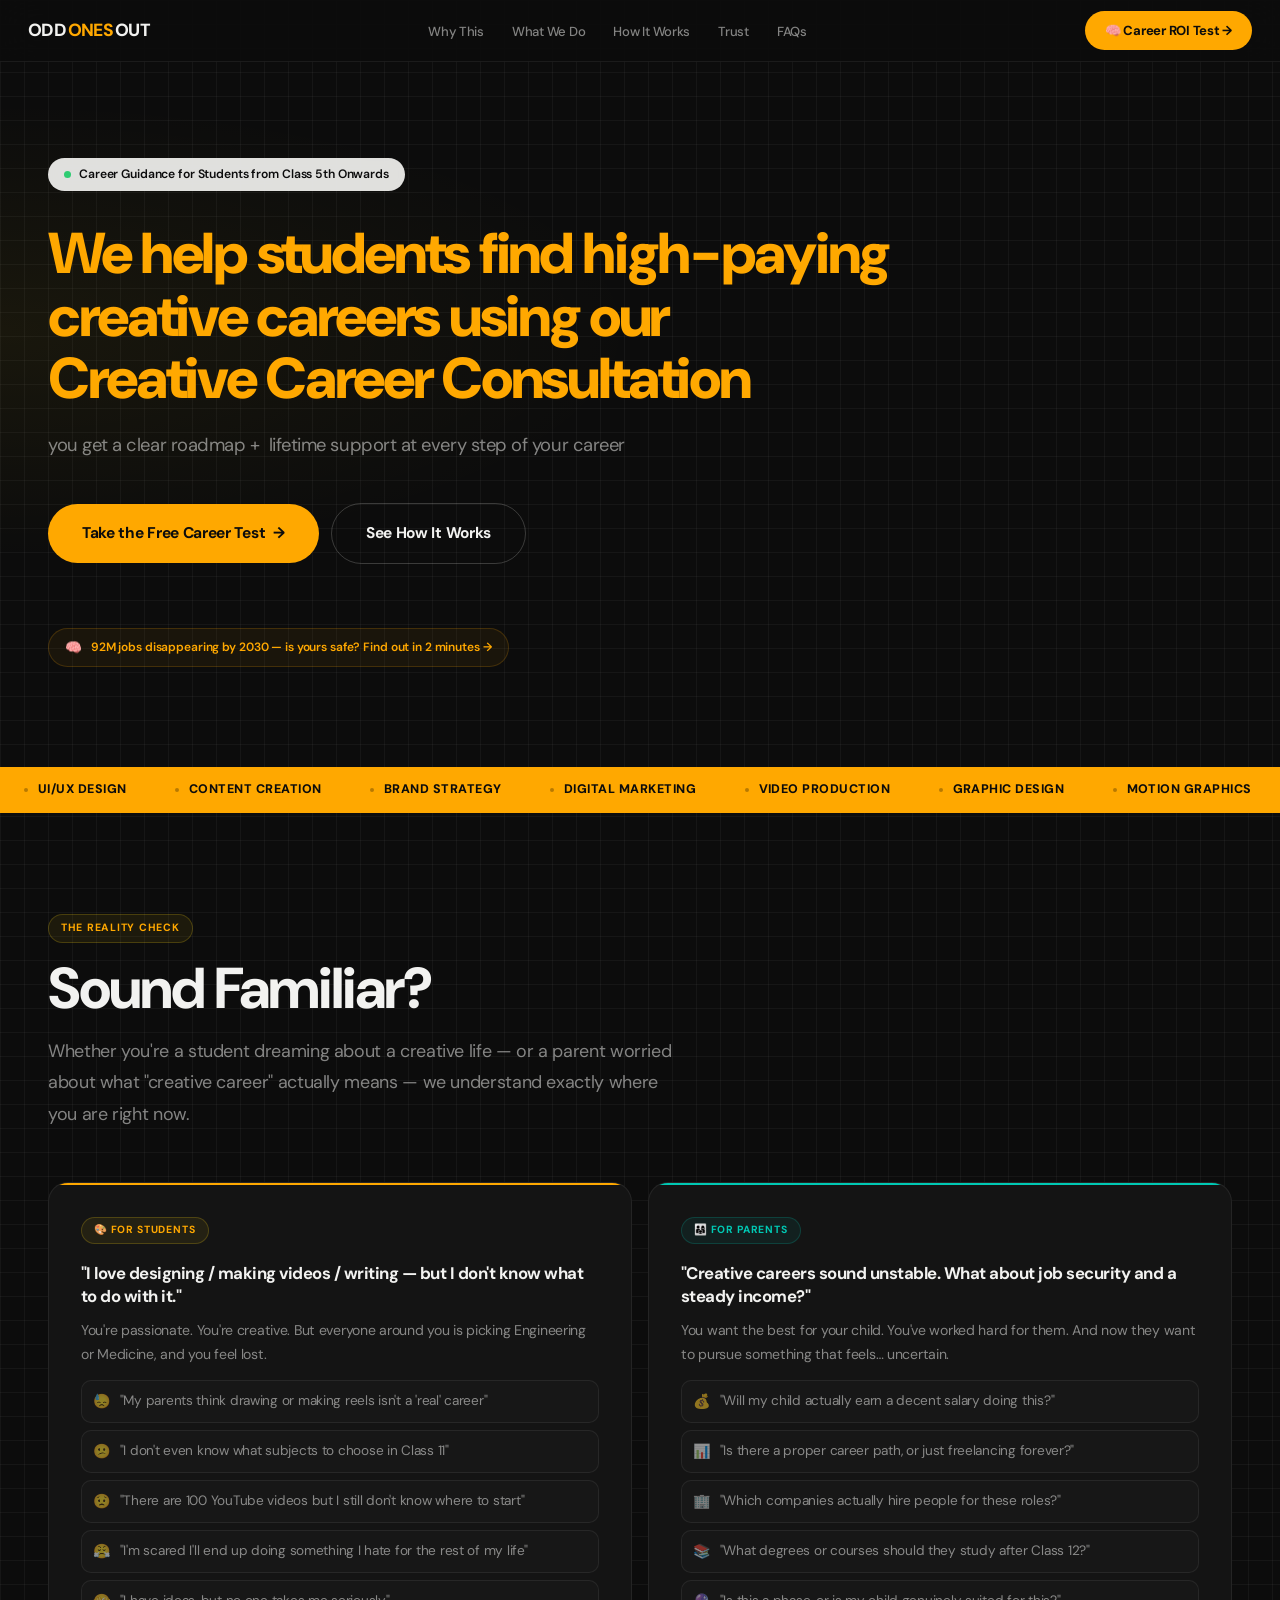
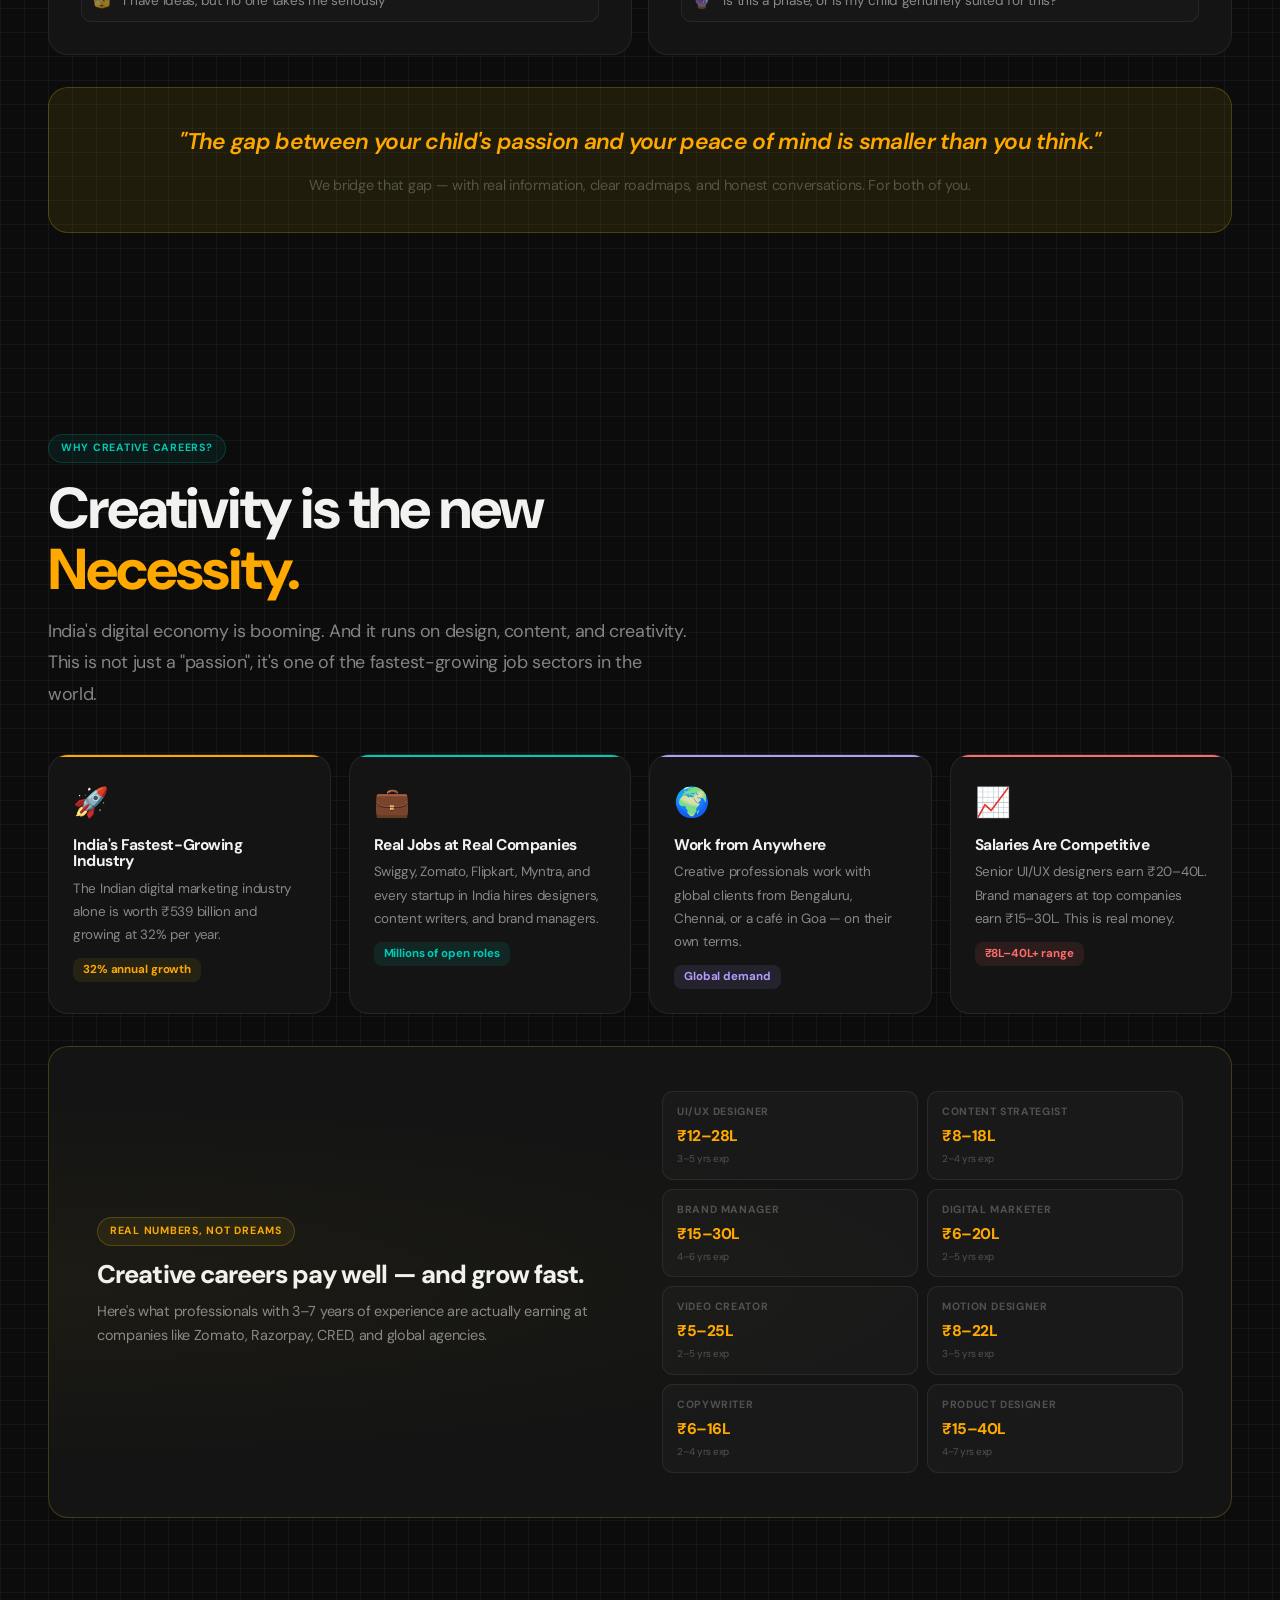
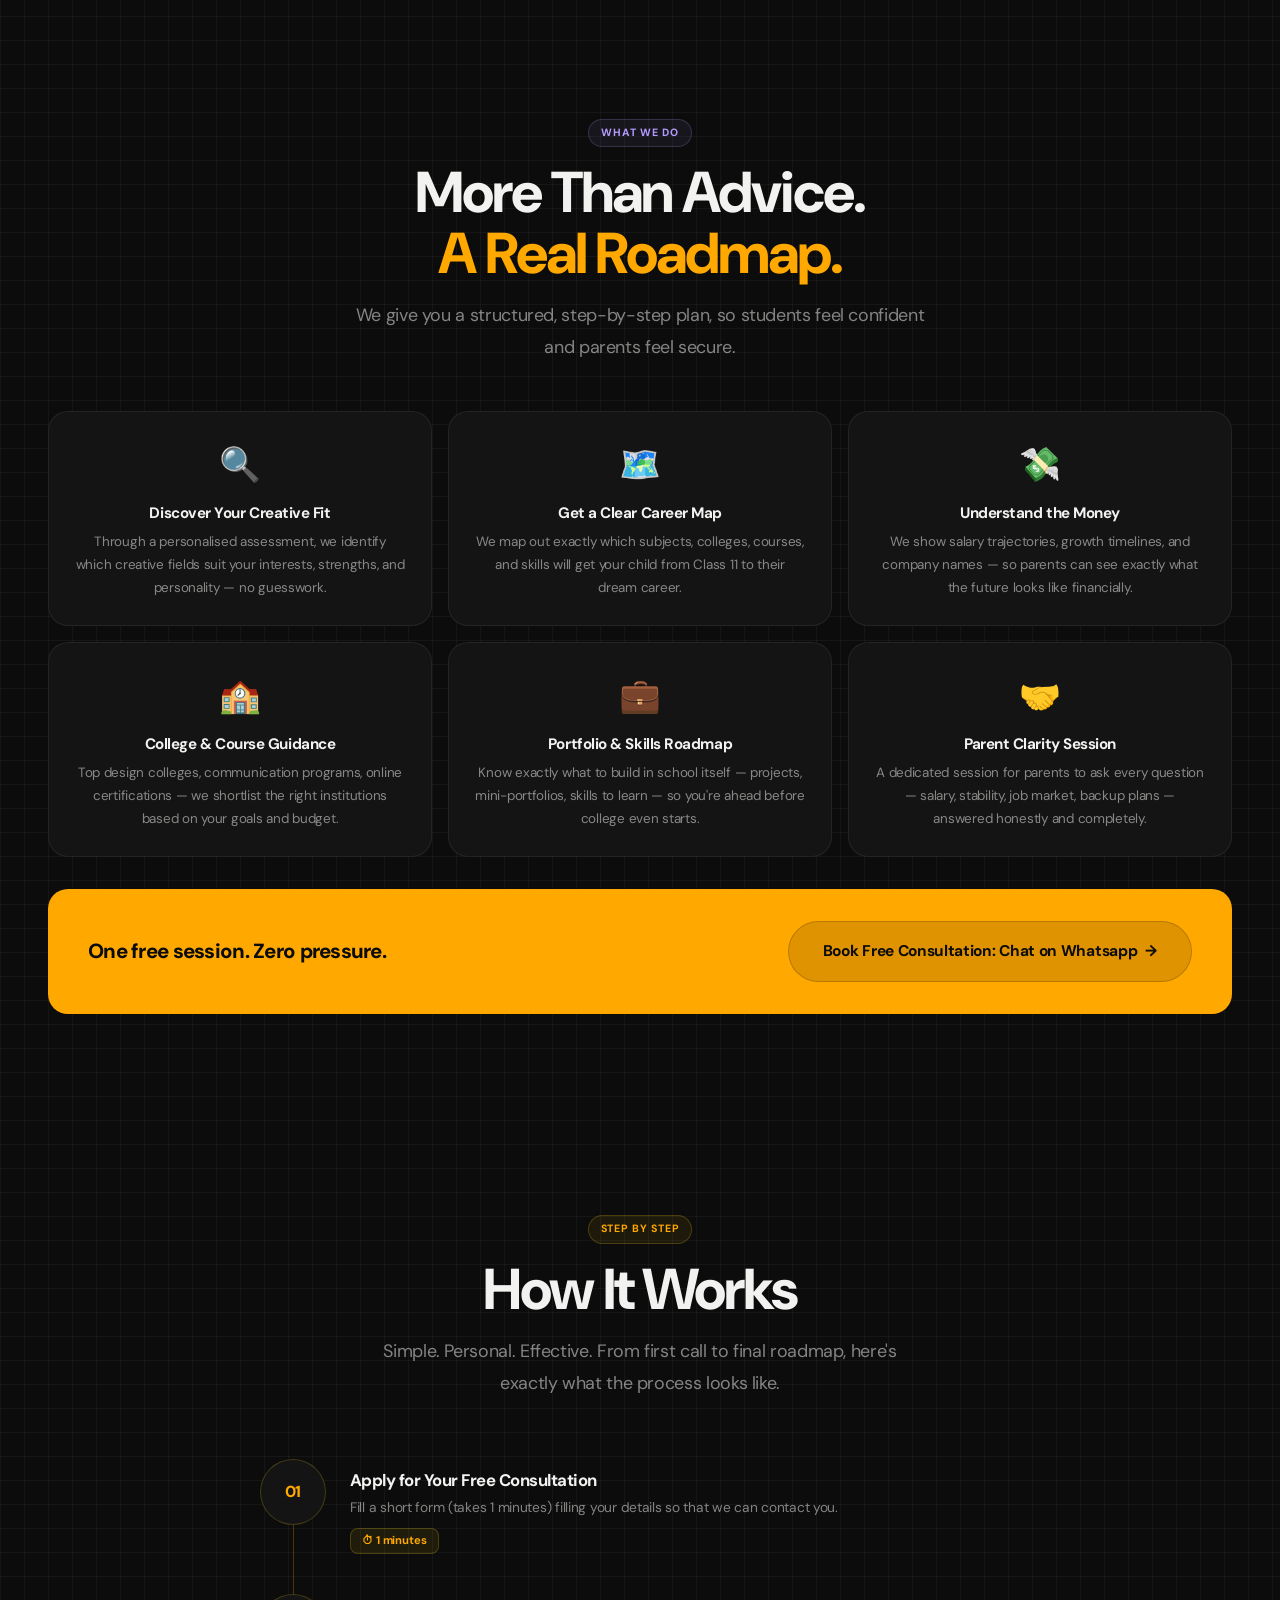
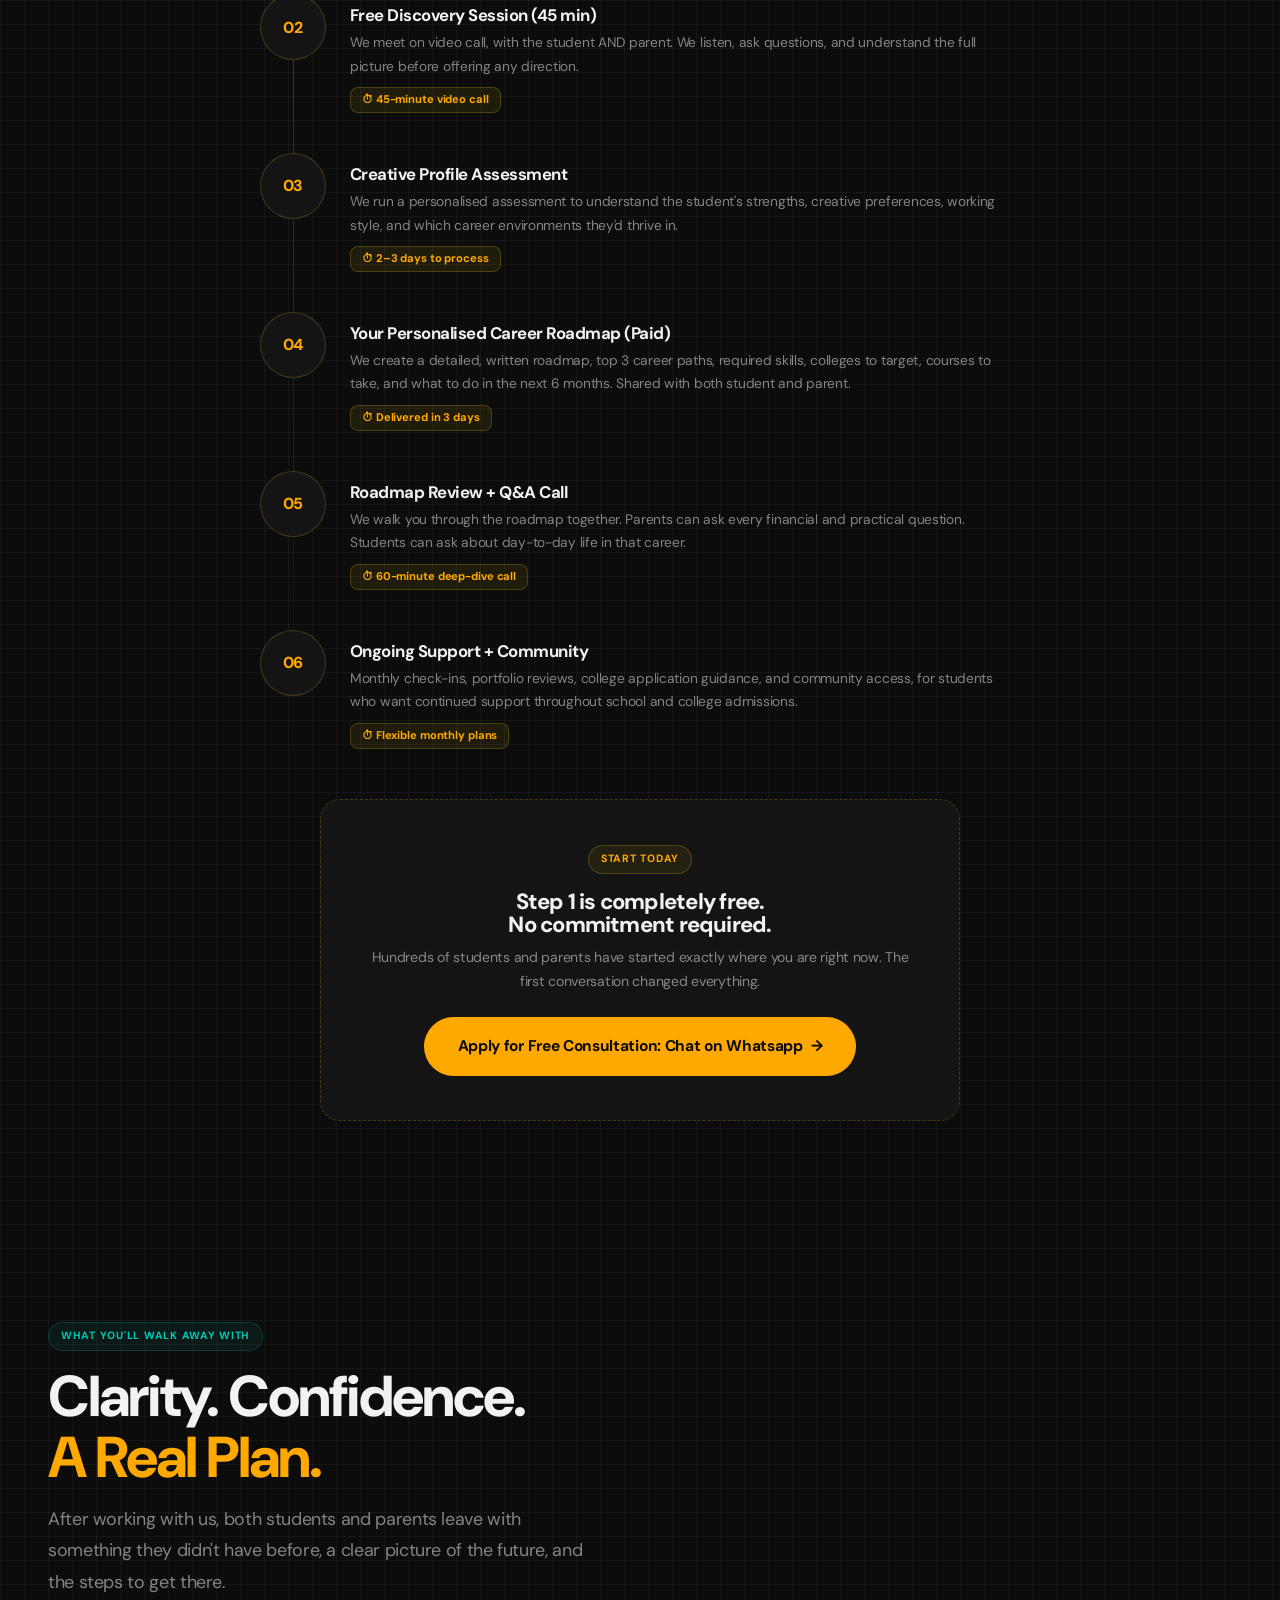
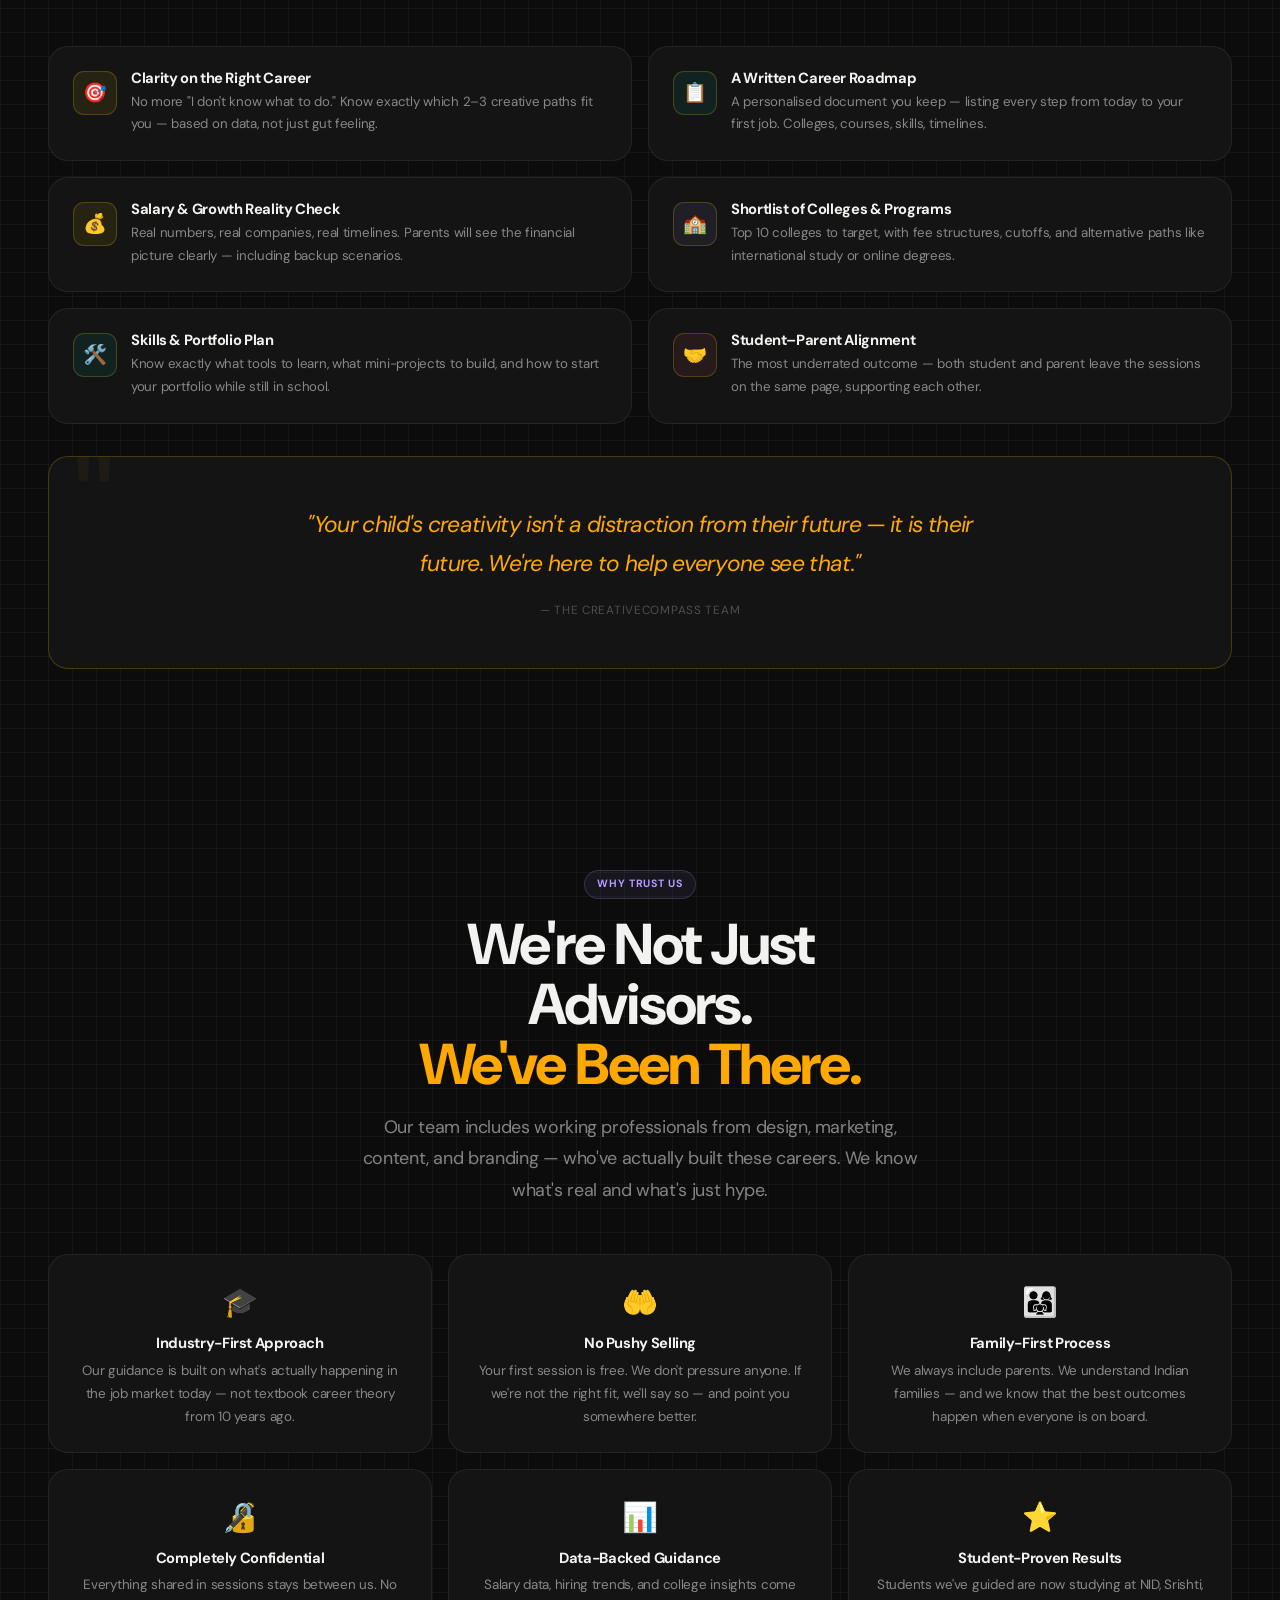
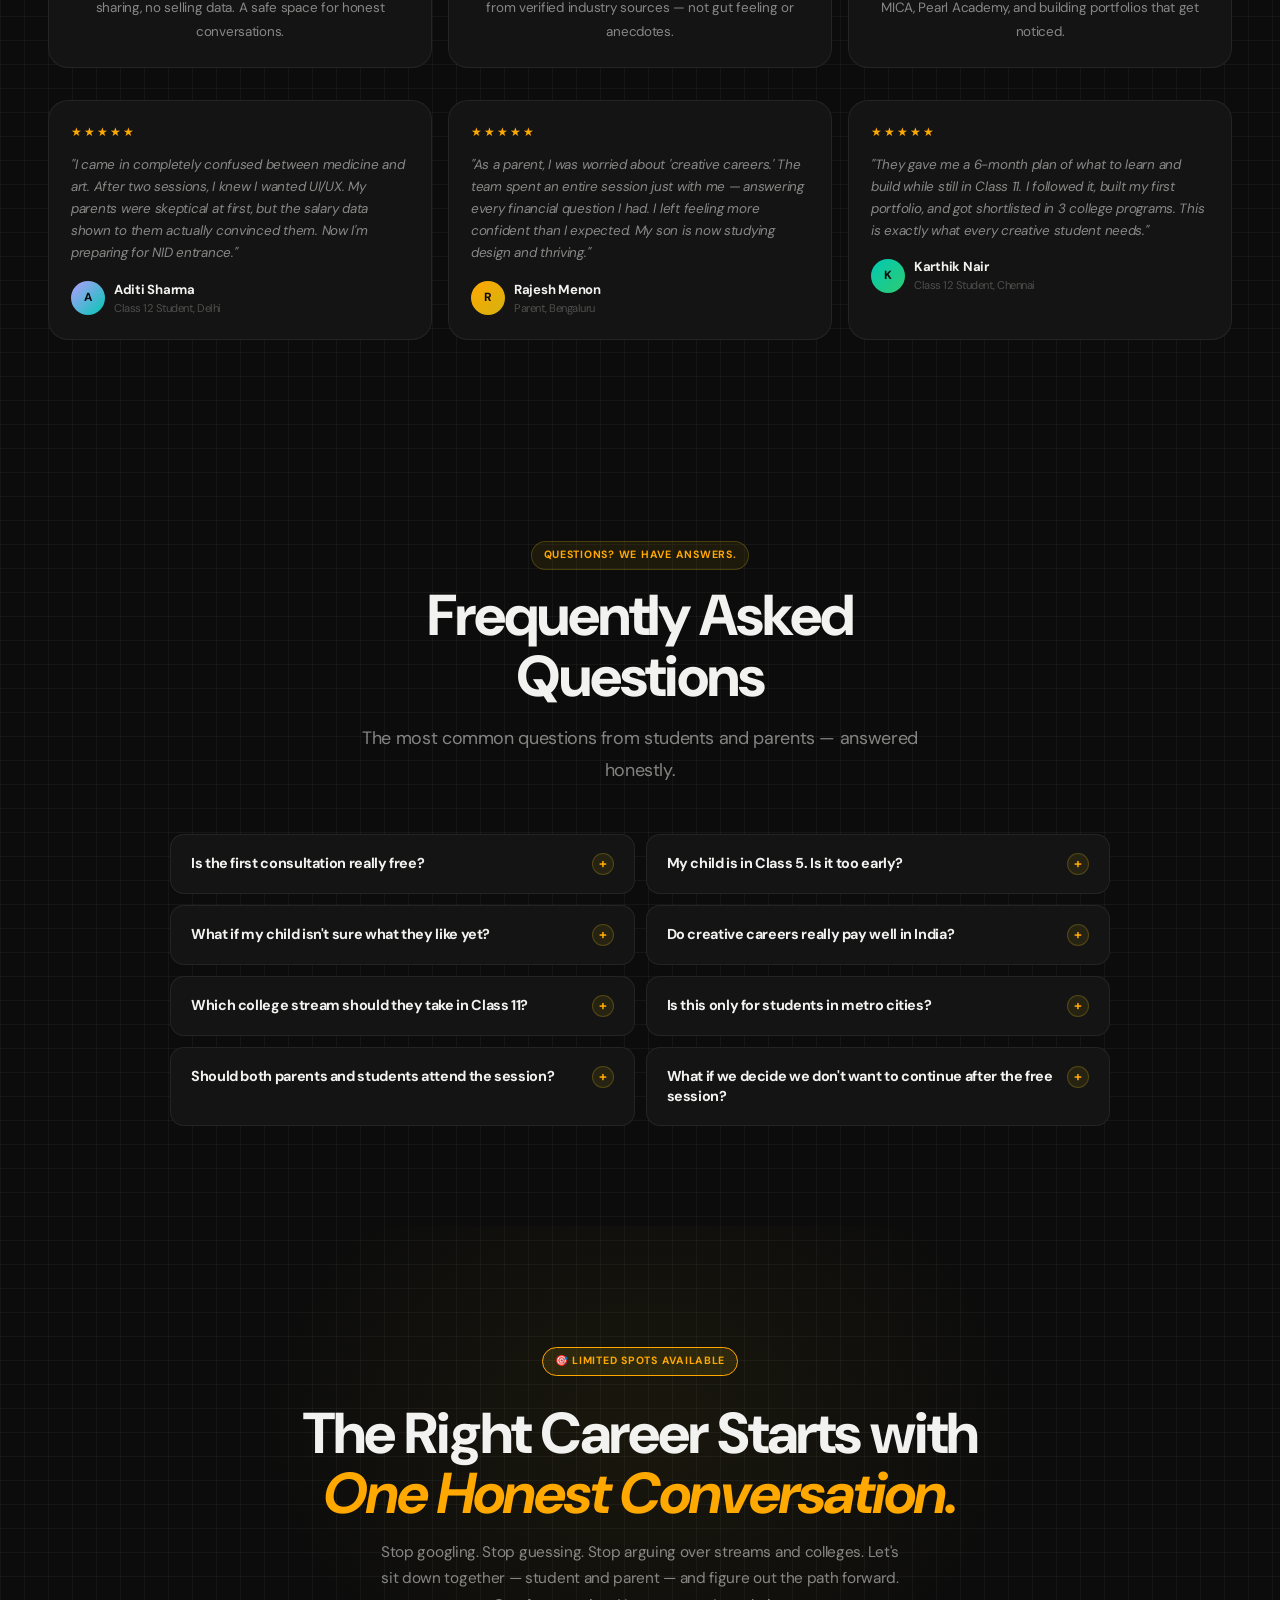
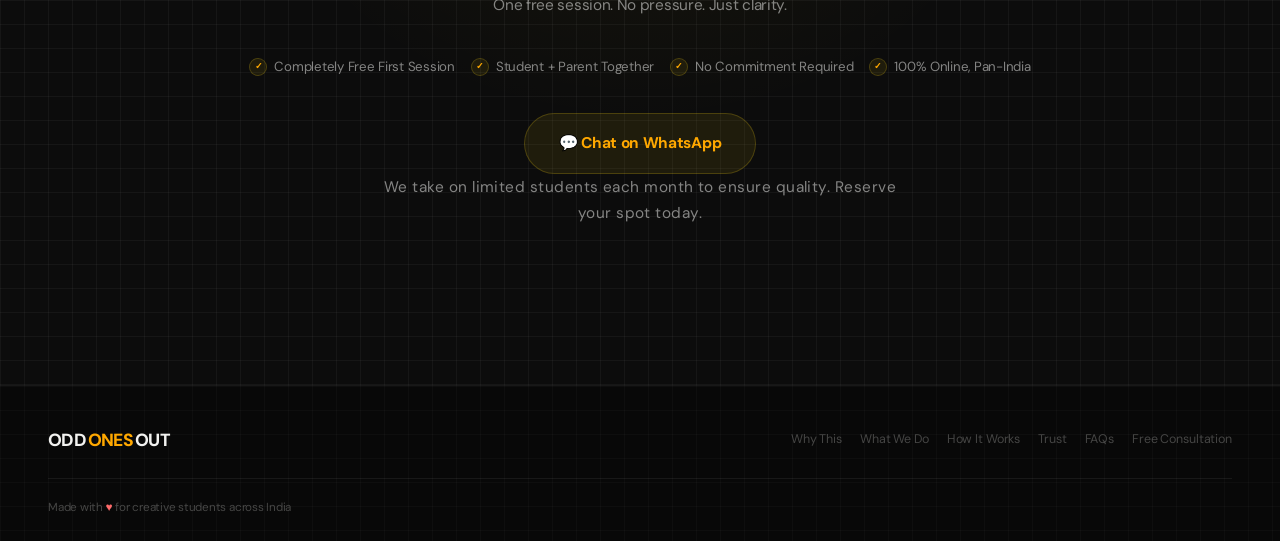
==== index.html @ 4f78852a "added favicon" ====
<!DOCTYPE html>
<html lang="en">
<head>
<meta charset="UTF-8" />
<meta name="viewport" content="width=device-width, initial-scale=1.0" />
<title>ODDONESOUT — Find Your Creative Career Path</title>
<link rel="icon" type="image/png" href="favicon_io/android-chrome-512x512.png">
<link rel="preconnect" href="https://fonts.googleapis.com">
<link rel="preconnect" href="https://fonts.gstatic.com" crossorigin>
<link href="https://fonts.googleapis.com/css2?family=DM+Sans:ital,opsz,wght@0,9..40,300;0,9..40,400;0,9..40,500;0,9..40,600;0,9..40,700;0,9..40,800;0,9..40,900;1,9..40,300;1,9..40,400;1,9..40,500&display=swap" rel="stylesheet" />
<link rel="stylesheet" href="styles.css" />

</head>
<body>

<!-- ============================
     MOBILE NAV
============================ -->
<div class="mobile-nav" id="mobileNav">
  <button class="mobile-nav-close" onclick="closeMobileNav()">✕</button>
  <a href="#problem" onclick="closeMobileNav()">Why This</a>
  <a href="#solution" onclick="closeMobileNav()">What We Do</a>
  <a href="#how" onclick="closeMobileNav()">How It Works</a>
  <a href="#faq" onclick="closeMobileNav()">FAQs</a>
  <a href="#final-cta" class="btn btn-primary" onclick="closeMobileNav()">Free Consultation</a>
</div>

<!-- ============================
     NAVBAR
============================ -->
<nav class="nav" id="mainNav">
  <div class="nav-logo">
    <span>ODD</span><span>ONES</span><span>OUT</span>
  </div>
  <ul class="nav-links">
    <li><a href="#problem">Why This</a></li>
    <li><a href="#solution">What We Do</a></li>
    <li><a href="#how">How It Works</a></li>
    <li><a href="#trust">Trust</a></li>
    <li><a href="#faq">FAQs</a></li>
  </ul>
  <a href="quiz.html" class="btn btn-primary nav-cta">🧠 Career ROI Test →</a>
  <div class="nav-mobile-toggle" onclick="openMobileNav()">
    <span></span><span></span><span></span>
  </div>
</nav>

<!-- ============================
     HERO SECTION
============================ -->
<section class="hero" id="hero">
  <div class="container">
    <div style="position:relative;z-index:1;">

      <!-- Eyebrow pill — white bg like the design -->
      <div class="hero-eyebrow fade-up">
        <span class="hero-eyebrow-dot"></span>
        Career Guidance for Students from Class 5th Onwards
      </div>

      <!-- Big bold yellow headline -->
      <h1 class="hero-title fade-up fade-up-delay-1">
        We help students find high-paying<br>
        creative careers using our<br>
        Creative Career Consultation
      </h1>

      <!-- Subtitle line in grey/secondary -->
      <p class="hero-subtitle fade-up fade-up-delay-2">
        you get a clear roadmap + &nbsp;lifetime support at every step of your career
      </p>

      <!-- CTAs -->
      <div class="hero-cta-row fade-up fade-up-delay-3">
        <a href="quiz.html" class="btn btn-primary btn-lg">
          Take the Free Career Test
          <span class="arrow">→</span>
        </a>
        <a href="#how" class="btn btn-outline btn-lg">See How It Works</a>
      </div>

      <!-- Quiz teaser pill -->
      <div class="fade-up fade-up-delay-3" style="margin-top:18px;">
        <a href="quiz.html" style="display:inline-flex;align-items:center;gap:9px;padding:8px 16px;background:rgba(255,168,0,0.06);border:1px solid rgba(255,168,0,0.18);border-radius:100px;font-size:0.75rem;font-weight:600;color:var(--yellow);letter-spacing:-0.01em;transition:all 0.2s;" onmouseover="this.style.background='rgba(255,168,0,0.12)'" onmouseout="this.style.background='rgba(255,168,0,0.06)'">
          <span style="font-size:0.85rem;">🧠</span>
          92M jobs disappearing by 2030 — is yours safe? Find out in 2 minutes →
        </a>
      </div>

    </div>
  </div>
</section>

<!-- ============================
     SCROLLING TICKER
============================ -->
<div class="ticker-section">
  <div class="ticker-track" id="ticker">
    <span class="ticker-item"><span class="ticker-dot"></span>UI/UX Design</span>
    <span class="ticker-item"><span class="ticker-dot"></span>Content Creation</span>
    <span class="ticker-item"><span class="ticker-dot"></span>Brand Strategy</span>
    <span class="ticker-item"><span class="ticker-dot"></span>Digital Marketing</span>
    <span class="ticker-item"><span class="ticker-dot"></span>Video Production</span>
    <span class="ticker-item"><span class="ticker-dot"></span>Graphic Design</span>
    <span class="ticker-item"><span class="ticker-dot"></span>Motion Graphics</span>
    <span class="ticker-item"><span class="ticker-dot"></span>Copywriting</span>
    <span class="ticker-item"><span class="ticker-dot"></span>Social Media Management</span>
    <span class="ticker-item"><span class="ticker-dot"></span>Product Design</span>
    <span class="ticker-item"><span class="ticker-dot"></span>Photography</span>
    <span class="ticker-item"><span class="ticker-dot"></span>Illustration</span>
    <span class="ticker-item"><span class="ticker-dot"></span>UI/UX Design</span>
    <span class="ticker-item"><span class="ticker-dot"></span>Content Creation</span>
    <span class="ticker-item"><span class="ticker-dot"></span>Brand Strategy</span>
    <span class="ticker-item"><span class="ticker-dot"></span>Digital Marketing</span>
    <span class="ticker-item"><span class="ticker-dot"></span>Video Production</span>
    <span class="ticker-item"><span class="ticker-dot"></span>Graphic Design</span>
    <span class="ticker-item"><span class="ticker-dot"></span>Motion Graphics</span>
    <span class="ticker-item"><span class="ticker-dot"></span>Copywriting</span>
    <span class="ticker-item"><span class="ticker-dot"></span>Social Media Management</span>
    <span class="ticker-item"><span class="ticker-dot"></span>Product Design</span>
    <span class="ticker-item"><span class="ticker-dot"></span>Photography</span>
    <span class="ticker-item"><span class="ticker-dot"></span>Illustration</span>
  </div>
</div>

<!-- ============================
     PROBLEM SECTION
============================ -->
<section class="problem section" id="problem">
  <div class="container">

    <div style="max-width:640px">
      <div class="badge badge-saffron fade-up">The Reality Check</div>
      <h2 class="mt-4 fade-up fade-up-delay-1">Sound Familiar?</h2>
      <p class="lead mt-4 fade-up fade-up-delay-2">
        Whether you're a student dreaming about a creative life — or a parent worried about what "creative career" actually means — we understand exactly where you are right now.
      </p>
    </div>

    <div class="problem-grid mt-12">

      <!-- Student Card -->
      <div class="problem-card problem-card-student fade-up">
        <div class="problem-card-label student-label">🎨 For Students</div>
        <h3>"I love designing / making videos / writing — but I don't know what to do with it."</h3>
        <p>You're passionate. You're creative. But everyone around you is picking Engineering or Medicine, and you feel lost.</p>
        <ul class="problem-list">
          <li><span class="icon">😓</span> "My parents think drawing or making reels isn't a 'real' career"</li>
          <li><span class="icon">😕</span> "I don't even know what subjects to choose in Class 11"</li>
          <li><span class="icon">😟</span> "There are 100 YouTube videos but I still don't know where to start"</li>
          <li><span class="icon">😤</span> "I'm scared I'll end up doing something I hate for the rest of my life"</li>
          <li><span class="icon">🫣</span> "I have ideas, but no one takes me seriously"</li>
        </ul>
      </div>

      <!-- Parent Card -->
      <div class="problem-card problem-card-parent fade-up fade-up-delay-1">
        <div class="problem-card-label parent-label">👨‍👩‍👧 For Parents</div>
        <h3>"Creative careers sound unstable. What about job security and a steady income?"</h3>
        <p>You want the best for your child. You've worked hard for them. And now they want to pursue something that feels… uncertain.</p>
        <ul class="problem-list">
          <li><span class="icon">💰</span> "Will my child actually earn a decent salary doing this?"</li>
          <li><span class="icon">📊</span> "Is there a proper career path, or just freelancing forever?"</li>
          <li><span class="icon">🏢</span> "Which companies actually hire people for these roles?"</li>
          <li><span class="icon">📚</span> "What degrees or courses should they study after Class 12?"</li>
          <li><span class="icon">🔮</span> "Is this a phase, or is my child genuinely suited for this?"</li>
        </ul>
      </div>

    </div>

    <!-- Bridge message -->
    <div class="problem-center fade-up">
      <p class="serif">"The gap between your child's passion and your peace of mind is smaller than you think."</p>
      <p style="margin-top:12px; color:var(--text-muted);">We bridge that gap — with real information, clear roadmaps, and honest conversations. For both of you.</p>
    </div>

  </div>
</section>

<!-- ============================
     WHY CREATIVE CAREERS
============================ -->
<section class="why section" id="why">
  <div class="container">

    <div class="why-intro">
      <div class="badge badge-teal fade-up">Why Creative Careers?</div>
      <h2 class="mt-4 fade-up fade-up-delay-1">Creativity is the new <span style="color:var(--yellow)">Necessity.</span></h2>
      <p class="lead mt-4 fade-up fade-up-delay-2">India's digital economy is booming. And it runs on design, content, and creativity. This is not just a "passion", it's one of the fastest-growing job sectors in the world.</p>
    </div>

    <div class="grid-4 why-grid mt-12">
      <div class="why-card c1 fade-up">
        <div class="why-card-icon">🚀</div>
        <h3>India's Fastest-Growing Industry</h3>
        <p>The Indian digital marketing industry alone is worth ₹539 billion and growing at 32% per year.</p>
        <span class="why-card-stat" style="background:var(--yellow-pale);color:var(--yellow);">32% annual growth</span>
      </div>
      <div class="why-card c2 fade-up fade-up-delay-1">
        <div class="why-card-icon">💼</div>
        <h3>Real Jobs at Real Companies</h3>
        <p>Swiggy, Zomato, Flipkart, Myntra, and every startup in India hires designers, content writers, and brand managers.</p>
        <span class="why-card-stat" style="background:rgba(0,201,180,0.10);color:#00C9B4;">Millions of open roles</span>
      </div>
      <div class="why-card c3 fade-up fade-up-delay-2">
        <div class="why-card-icon">🌍</div>
        <h3>Work from Anywhere</h3>
        <p>Creative professionals work with global clients from Bengaluru, Chennai, or a café in Goa — on their own terms.</p>
        <span class="why-card-stat" style="background:rgba(180,156,255,0.10);color:#B49CFF;">Global demand</span>
      </div>
      <div class="why-card c4 fade-up fade-up-delay-3">
        <div class="why-card-icon">📈</div>
        <h3>Salaries Are Competitive</h3>
        <p>Senior UI/UX designers earn ₹20–40L. Brand managers at top companies earn ₹15–30L. This is real money.</p>
        <span class="why-card-stat" style="background:rgba(255,107,107,0.10);color:#FF6B6B;">₹8L–40L+ range</span>
      </div>
    </div>

    <!-- Salary Breakdown Callout -->
    <div class="why-big-callout fade-up">
      <div>
        <div class="badge badge-saffron" style="margin-bottom:16px;">Real Numbers, Not Dreams</div>
        <h3>Creative careers pay well — and grow fast.</h3>
        <p style="margin-top:10px;">Here's what professionals with 3–7 years of experience are actually earning at companies like Zomato, Razorpay, CRED, and global agencies.</p>
      </div>
      <div class="why-salary-grid">
        <div class="salary-item">
          <div class="salary-role">UI/UX Designer</div>
          <div class="salary-num">₹12–28L</div>
          <div class="salary-xp">3–5 yrs exp</div>
        </div>
        <div class="salary-item">
          <div class="salary-role">Content Strategist</div>
          <div class="salary-num">₹8–18L</div>
          <div class="salary-xp">2–4 yrs exp</div>
        </div>
        <div class="salary-item">
          <div class="salary-role">Brand Manager</div>
          <div class="salary-num">₹15–30L</div>
          <div class="salary-xp">4–6 yrs exp</div>
        </div>
        <div class="salary-item">
          <div class="salary-role">Digital Marketer</div>
          <div class="salary-num">₹6–20L</div>
          <div class="salary-xp">2–5 yrs exp</div>
        </div>
        <div class="salary-item">
          <div class="salary-role">Video Creator</div>
          <div class="salary-num">₹5–25L</div>
          <div class="salary-xp">2–5 yrs exp</div>
        </div>
        <div class="salary-item">
          <div class="salary-role">Motion Designer</div>
          <div class="salary-num">₹8–22L</div>
          <div class="salary-xp">3–5 yrs exp</div>
        </div>
        <div class="salary-item">
          <div class="salary-role">Copywriter</div>
          <div class="salary-num">₹6–16L</div>
          <div class="salary-xp">2–4 yrs exp</div>
        </div>
        <div class="salary-item">
          <div class="salary-role">Product Designer</div>
          <div class="salary-num">₹15–40L</div>
          <div class="salary-xp">4–7 yrs exp</div>
        </div>
      </div>
    </div>

  </div>
</section>

<!-- ============================
     SOLUTION SECTION
============================ -->
<section class="solution section" id="solution">
  <div class="container">

    <div class="solution-header">
      <div class="badge badge-violet fade-up">What We Do</div>
      <h2 class="mt-4 fade-up fade-up-delay-1">
        More Than Advice.<br>
        <span style="color:var(--yellow)">A Real Roadmap.</span>
      </h2>
      <p class="lead mt-4 fade-up fade-up-delay-2">
        We give you a structured, step-by-step plan, so students feel confident and parents feel secure.
      </p>
    </div>

    <div class="solution-cards">
      <div class="solution-card fade-up">
        <div class="solution-emoji">🔍</div>
        <h3>Discover Your Creative Fit</h3>
        <p>Through a personalised assessment, we identify which creative fields suit your interests, strengths, and personality — no guesswork.</p>
      </div>
      <div class="solution-card fade-up fade-up-delay-1">
        <div class="solution-emoji">🗺️</div>
        <h3>Get a Clear Career Map</h3>
        <p>We map out exactly which subjects, colleges, courses, and skills will get your child from Class 11 to their dream career.</p>
      </div>
      <div class="solution-card fade-up fade-up-delay-2">
        <div class="solution-emoji">💸</div>
        <h3>Understand the Money</h3>
        <p>We show salary trajectories, growth timelines, and company names — so parents can see exactly what the future looks like financially.</p>
      </div>
      <div class="solution-card fade-up">
        <div class="solution-emoji">🏫</div>
        <h3>College & Course Guidance</h3>
        <p>Top design colleges, communication programs, online certifications — we shortlist the right institutions based on your goals and budget.</p>
      </div>
      <div class="solution-card fade-up fade-up-delay-1">
        <div class="solution-emoji">💼</div>
        <h3>Portfolio & Skills Roadmap</h3>
        <p>Know exactly what to build in school itself — projects, mini-portfolios, skills to learn — so you're ahead before college even starts.</p>
      </div>
      <div class="solution-card fade-up fade-up-delay-2">
        <div class="solution-emoji">🤝</div>
        <h3>Parent Clarity Session</h3>
        <p>A dedicated session for parents to ask every question — salary, stability, job market, backup plans — answered honestly and completely.</p>
      </div>
    </div>

    <div class="solution-highlight fade-up">
      <div>
        <h3>One free session. Zero pressure.</h3>
      </div>
      <a href="https://wa.me/9272411142?text=Hi%20I%20just%20completed%20the%20Career%20ROI%20test%20and%20want%20to%20discuss%20my%20results." class="btn btn-ghost-dark btn-lg" style="flex-shrink:0;">
        Book Free Consultation: Chat on Whatsapp
        <span class="arrow">→</span>
      </a>
    </div>

  </div>
</section>

<!-- ============================
     HOW IT WORKS
============================ -->
<section class="how section" id="how">
  <div class="container">

    <div class="how-header">
      <div class="badge badge-gold fade-up">Step by Step</div>
      <h2 class="mt-4 fade-up fade-up-delay-1">How It Works</h2>
      <p class="lead mt-4 fade-up fade-up-delay-2">Simple. Personal. Effective. From first call to final roadmap, here's exactly what the process looks like.</p>
    </div>

    <div class="steps">
      <div class="step fade-up">
        <div class="step-num">01</div>
        <div class="step-content">
          <h3>Apply for Your Free Consultation</h3>
          <p>Fill a short form (takes 1 minutes) filling your details so that we can contact you.</p>
          <span class="step-duration">⏱ 1 minutes</span>
        </div>
      </div>
      <div class="step fade-up fade-up-delay-1">
        <div class="step-num">02</div>
        <div class="step-content">
          <h3>Free Discovery Session (45 min)</h3>
          <p>We meet on video call, with the student AND parent. We listen, ask questions, and understand the full picture before offering any direction.</p>
          <span class="step-duration">⏱ 45-minute video call</span>
        </div>
      </div>
      <div class="step fade-up fade-up-delay-2">
        <div class="step-num">03</div>
        <div class="step-content">
          <h3>Creative Profile Assessment</h3>
          <p>We run a personalised assessment to understand the student's strengths, creative preferences, working style, and which career environments they'd thrive in.</p>
          <span class="step-duration">⏱ 2–3 days to process</span>
        </div>
      </div>
      <div class="step fade-up">
        <div class="step-num">04</div>
        <div class="step-content">
          <h3>Your Personalised Career Roadmap (Paid)</h3>
          <p>We create a detailed, written roadmap, top 3 career paths, required skills, colleges to target, courses to take, and what to do in the next 6 months. Shared with both student and parent.</p>
          <span class="step-duration">⏱ Delivered in 3 days</span>
        </div>
      </div>
      <div class="step fade-up fade-up-delay-1">
        <div class="step-num">05</div>
        <div class="step-content">
          <h3>Roadmap Review + Q&A Call</h3>
          <p>We walk you through the roadmap together. Parents can ask every financial and practical question. Students can ask about day-to-day life in that career.</p>
          <span class="step-duration">⏱ 60-minute deep-dive call</span>
        </div>
      </div>
      <div class="step fade-up fade-up-delay-2">
        <div class="step-num">06</div>
        <div class="step-content">
          <h3>Ongoing Support + Community</h3>
          <p>Monthly check-ins, portfolio reviews, college application guidance, and community access, for students who want continued support throughout school and college admissions.</p>
          <span class="step-duration">⏱ Flexible monthly plans</span>
        </div>
      </div>
    </div>

    <div class="how-cta-box fade-up">
      <div class="badge badge-saffron" style="margin-bottom:16px;">Start Today</div>
      <h3>Step 1 is completely free.<br>No commitment required.</h3>
      <p>Hundreds of students and parents have started exactly where you are right now. The first conversation changed everything.</p>
      <a href="https://wa.me/9272411142?text=Hi%20I%20just%20completed%20the%20Career%20ROI%20test%20and%20want%20to%20discuss%20my%20results." class="btn btn-primary btn-lg">
        Apply for Free Consultation: Chat on Whatsapp
        <span class="arrow">→</span>
      </a>
    </div>

  </div>
</section>

<!-- ============================
     OUTCOMES / BENEFITS
============================ -->
<section class="outcomes section" id="outcomes">
  <div class="container">

    <div class="outcomes-header">
      <div class="badge badge-teal fade-up">What You'll Walk Away With</div>
      <h2 class="mt-4 fade-up fade-up-delay-1">Clarity. Confidence.<br><span style="color:var(--yellow)">A Real Plan.</span></h2>
      <p class="lead mt-4 fade-up fade-up-delay-2">After working with us, both students and parents leave with something they didn't have before, a clear picture of the future, and the steps to get there.</p>
    </div>

    <div class="outcomes-grid">
      <div class="outcome-card fade-up">
        <div class="outcome-icon" style="background:var(--yellow-pale);">🎯</div>
        <div>
          <h4>Clarity on the Right Career</h4>
          <p>No more "I don't know what to do." Know exactly which 2–3 creative paths fit you — based on data, not just gut feeling.</p>
        </div>
      </div>
      <div class="outcome-card fade-up fade-up-delay-1">
        <div class="outcome-icon" style="background:rgba(0,201,180,0.08);">📋</div>
        <div>
          <h4>A Written Career Roadmap</h4>
          <p>A personalised document you keep — listing every step from today to your first job. Colleges, courses, skills, timelines.</p>
        </div>
      </div>
      <div class="outcome-card fade-up fade-up-delay-2">
        <div class="outcome-icon" style="background:rgba(252,213,20,0.08);">💰</div>
        <div>
          <h4>Salary & Growth Reality Check</h4>
          <p>Real numbers, real companies, real timelines. Parents will see the financial picture clearly — including backup scenarios.</p>
        </div>
      </div>
      <div class="outcome-card fade-up">
        <div class="outcome-icon" style="background:rgba(180,156,255,0.08);">🏫</div>
        <div>
          <h4>Shortlist of Colleges & Programs</h4>
          <p>Top 10 colleges to target, with fee structures, cutoffs, and alternative paths like international study or online degrees.</p>
        </div>
      </div>
      <div class="outcome-card fade-up fade-up-delay-1">
        <div class="outcome-icon" style="background:rgba(0,201,180,0.08);">🛠️</div>
        <div>
          <h4>Skills & Portfolio Plan</h4>
          <p>Know exactly what tools to learn, what mini-projects to build, and how to start your portfolio while still in school.</p>
        </div>
      </div>
      <div class="outcome-card fade-up fade-up-delay-2">
        <div class="outcome-icon" style="background:rgba(255,107,107,0.08);">🤝</div>
        <div>
          <h4>Student–Parent Alignment</h4>
          <p>The most underrated outcome — both student and parent leave the sessions on the same page, supporting each other.</p>
        </div>
      </div>
    </div>

    <div class="outcomes-quote fade-up">
      <p>"Your child's creativity isn't a distraction from their future — it <em>is</em> their future. We're here to help everyone see that."</p>
      <div class="cite">— The CreativeCompass Team</div>
    </div>

  </div>
</section>

<!-- ============================
     TRUST SECTION
============================ -->
<section class="trust section" id="trust">
  <div class="container">

    <div class="trust-header">
      <div class="badge badge-violet fade-up">Why Trust Us</div>
      <h2 class="mt-4 fade-up fade-up-delay-1">We're Not Just Advisors.<br><span style="color:var(--yellow)">We've Been There.</span></h2>
      <p class="lead mt-4 fade-up fade-up-delay-2">Our team includes working professionals from design, marketing, content, and branding — who've actually built these careers. We know what's real and what's just hype.</p>
    </div>

    <div class="trust-grid">
      <div class="trust-card fade-up">
        <div class="trust-icon">🎓</div>
        <h4>Industry-First Approach</h4>
        <p>Our guidance is built on what's actually happening in the job market today — not textbook career theory from 10 years ago.</p>
      </div>
      <div class="trust-card fade-up fade-up-delay-1">
        <div class="trust-icon">🤲</div>
        <h4>No Pushy Selling</h4>
        <p>Your first session is free. We don't pressure anyone. If we're not the right fit, we'll say so — and point you somewhere better.</p>
      </div>
      <div class="trust-card fade-up fade-up-delay-2">
        <div class="trust-icon">👨‍👩‍👧</div>
        <h4>Family-First Process</h4>
        <p>We always include parents. We understand Indian families — and we know that the best outcomes happen when everyone is on board.</p>
      </div>
      <div class="trust-card fade-up">
        <div class="trust-icon">🔏</div>
        <h4>Completely Confidential</h4>
        <p>Everything shared in sessions stays between us. No sharing, no selling data. A safe space for honest conversations.</p>
      </div>
      <div class="trust-card fade-up fade-up-delay-1">
        <div class="trust-icon">📊</div>
        <h4>Data-Backed Guidance</h4>
        <p>Salary data, hiring trends, and college insights come from verified industry sources — not gut feeling or anecdotes.</p>
      </div>
      <div class="trust-card fade-up fade-up-delay-2">
        <div class="trust-icon">⭐</div>
        <h4>Student-Proven Results</h4>
        <p>Students we've guided are now studying at NID, Srishti, MICA, Pearl Academy, and building portfolios that get noticed.</p>
      </div>
    </div>

    <!-- Testimonials -->
    <div class="trust-testimonials">
      <div class="testimonial fade-up">
        <div class="testimonial-stars">★★★★★</div>
        <div class="testimonial-text">"I came in completely confused between medicine and art. After two sessions, I knew I wanted UI/UX. My parents were skeptical at first, but the salary data shown to them actually convinced them. Now I'm preparing for NID entrance."</div>
        <div class="testimonial-author">
          <div class="testimonial-avatar" style="background: linear-gradient(135deg,#B49CFF,#00C9B4);">A</div>
          <div>
            <div class="testimonial-name">Aditi Sharma</div>
            <div class="testimonial-title">Class 12 Student, Delhi</div>
          </div>
        </div>
      </div>
      <div class="testimonial fade-up fade-up-delay-1">
        <div class="testimonial-stars">★★★★★</div>
        <div class="testimonial-text">"As a parent, I was worried about 'creative careers.' The team spent an entire session just with me — answering every financial question I had. I left feeling more confident than I expected. My son is now studying design and thriving."</div>
        <div class="testimonial-author">
          <div class="testimonial-avatar" style="background: linear-gradient(135deg,var(--yellow),#D4B210);">R</div>
          <div>
            <div class="testimonial-name">Rajesh Menon</div>
            <div class="testimonial-title">Parent, Bengaluru</div>
          </div>
        </div>
      </div>
      <div class="testimonial fade-up fade-up-delay-2">
        <div class="testimonial-stars">★★★★★</div>
        <div class="testimonial-text">"They gave me a 6-month plan of what to learn and build while still in Class 11. I followed it, built my first portfolio, and got shortlisted in 3 college programs. This is exactly what every creative student needs."</div>
        <div class="testimonial-author">
          <div class="testimonial-avatar" style="background: linear-gradient(135deg,#00C9B4,#2ECC71);">K</div>
          <div>
            <div class="testimonial-name">Karthik Nair</div>
            <div class="testimonial-title">Class 12 Student, Chennai</div>
          </div>
        </div>
      </div>
    </div>

    <!-- Logo trust strip
    <div class="trust-logos fade-up">
      <p>Where our students are building careers</p>
      <div class="logos-row">
        <div class="logo-pill">Swiggy</div>
        <div class="logo-pill">Zomato</div>
        <div class="logo-pill">CRED</div>
        <div class="logo-pill">Razorpay</div>
        <div class="logo-pill">Myntra</div>
        <div class="logo-pill">Ogilvy</div>
        <div class="logo-pill">Dentsu</div>
        <div class="logo-pill">Byju's</div>
        <div class="logo-pill">MakeMyTrip</div>
      </div>
    </div> -->

  </div>
</section>

<!-- ============================
     FAQ SECTION
============================ -->
<section class="faq section" id="faq">
  <div class="container">

    <div class="faq-header">
      <div class="badge badge-gold fade-up">Questions? We Have Answers.</div>
      <h2 class="mt-4 fade-up fade-up-delay-1">Frequently Asked Questions</h2>
      <p class="lead mt-4 fade-up fade-up-delay-2">The most common questions from students and parents — answered honestly.</p>
    </div>

    <div class="faq-grid">
      <div class="faq-item fade-up">
        <button class="faq-question" onclick="toggleFaq(this)">
          Is the first consultation really free?
          <div class="faq-toggle">+</div>
        </button>
        <div class="faq-answer">
          <div class="faq-answer-inner">Yes, completely. The discovery session is 45 minutes, at no charge, with zero obligation. We want you to feel comfortable before committing to anything. If you find value in just that one session, that's a win for us too.</div>
        </div>
      </div>
      <div class="faq-item fade-up fade-up-delay-1">
        <button class="faq-question" onclick="toggleFaq(this)">
          My child is in Class 5. Is it too early?
          <div class="faq-toggle">+</div>
        </button>
        <div class="faq-answer">
          <div class="faq-answer-inner">Not at all — actually it's perfect timing. Class 5–6 students have the most runway to explore, experiment, and build skills gradually. Starting early means less panic later when choosing streams in Class 11.</div>
        </div>
      </div>
      <div class="faq-item fade-up">
        <button class="faq-question" onclick="toggleFaq(this)">
          What if my child isn't sure what they like yet?
          <div class="faq-toggle">+</div>
        </button>
        <div class="faq-answer">
          <div class="faq-answer-inner">That's exactly why we have the Creative Profile Assessment. It's designed for students who don't know yet. We use your interests, work style, and personality to surface the right creative paths — often revealing options students hadn't even considered.</div>
        </div>
      </div>
      <div class="faq-item fade-up fade-up-delay-1">
        <button class="faq-question" onclick="toggleFaq(this)">
          Do creative careers really pay well in India?
          <div class="faq-toggle">+</div>
        </button>
        <div class="faq-answer">
          <div class="faq-answer-inner">Yes — and the numbers are surprising most people. Senior UX designers at companies like Razorpay or Swiggy earn ₹20–35L. Brand managers at FMCG companies earn ₹15–25L. These are structured, salaried positions with benefits — not just freelancing. We share real data in our sessions.</div>
        </div>
      </div>
      <div class="faq-item fade-up">
        <button class="faq-question" onclick="toggleFaq(this)">
          Which college stream should they take in Class 11?
          <div class="faq-toggle">+</div>
        </button>
        <div class="faq-answer">
          <div class="faq-answer-inner">It depends on the specific career path. Some creative careers work well from Commerce + Computer Science stream. Others need Humanities. We give you specific, personalised guidance on stream selection as part of the roadmap.</div>
        </div>
      </div>
      <div class="faq-item fade-up fade-up-delay-1">
        <button class="faq-question" onclick="toggleFaq(this)">
          Is this only for students in metro cities?
          <div class="faq-toggle">+</div>
        </button>
        <div class="faq-answer">
          <div class="faq-answer-inner">Not at all. All our sessions are online — we work with students from Tier-2 and Tier-3 cities across India. Creative careers are increasingly remote-friendly, and we account for location-specific factors in our college and career guidance.</div>
        </div>
      </div>
      <div class="faq-item fade-up">
        <button class="faq-question" onclick="toggleFaq(this)">
          Should both parents and students attend the session?
          <div class="faq-toggle">+</div>
        </button>
        <div class="faq-answer">
          <div class="faq-answer-inner">We strongly recommend it. The best outcomes happen when students and parents are aligned. We've designed the sessions to create open, comfortable conversations for everyone — not just the student.</div>
        </div>
      </div>
      <div class="faq-item fade-up fade-up-delay-1">
        <button class="faq-question" onclick="toggleFaq(this)">
          What if we decide we don't want to continue after the free session?
          <div class="faq-toggle">+</div>
        </button>
        <div class="faq-answer">
          <div class="faq-answer-inner">That's completely fine. No hard selling, no follow-up pressure. We'll even share some useful resources with you before you go. We'd rather you leave with value than feel obligated to continue.</div>
        </div>
      </div>
    </div>

  </div>
</section>

<!-- ============================
     FINAL CTA SECTION
============================ -->
<section class="final-cta" id="final-cta">
  <div class="container" style="position:relative;z-index:1;">

    <div class="badge" style="background:rgba(252,213,20,0.10);color:var(--yellow);margin-bottom:28px;display:inline-flex;">🎯 Limited Spots Available</div>

    <h2 class="fade-up fade-up-delay-1">
      The Right Career Starts with<br>
      <span class="serif" style="color:var(--yellow);font-style:italic;font-weight:700;">One Honest Conversation.</span>
    </h2>

    <p class="mt-6 fade-up fade-up-delay-2">
      Stop googling. Stop guessing. Stop arguing over streams and colleges. Let's sit down together — student and parent — and figure out the path forward. One free session. No pressure. Just clarity.
    </p>

    <div class="cta-features fade-up">
      <div class="cta-feature">
        <span class="check">✓</span> Completely Free First Session
      </div>
      <div class="cta-feature">
        <span class="check">✓</span> Student + Parent Together
      </div>
      <div class="cta-feature">
        <span class="check">✓</span> No Commitment Required
      </div>
      <div class="cta-feature">
        <span class="check">✓</span> 100% Online, Pan-India
      </div>
    </div>

    <div class="final-cta-btns fade-up">
      <!-- <a href="#" class="btn btn-primary btn-lg">
        Apply for Free Consultation
        <span class="arrow">→</span>
      </a> -->
      <a href="https://wa.me/9272411142?text=Hi%20I%20want%20to%20know%20more%20about%20the%20creative%20consultation." class="btn btn-ghost btn-lg">
        💬 Chat on WhatsApp
      </a>
    </div>

    <p class="final-note fade-up">
      We take on limited students each month to ensure quality. Reserve your spot today.
    </p>

  </div>
</section>

<!-- ============================
     FOOTER
============================ -->
<footer class="footer">
  <div class="container">
    <div class="footer-row">
      <div class="footer-logo">ODD<span>ONES</span>OUT</div>
      <div class="footer-links">
        <a href="#problem">Why This</a>
        <a href="#solution">What We Do</a>
        <a href="#how">How It Works</a>
        <a href="#trust">Trust</a>
        <a href="#faq">FAQs</a>
        <a href="#final-cta">Free Consultation</a>
      </div>
    </div>
    <div class="footer-bottom">
      <p>Made with <span class="footer-heart">♥</span> for creative students across India</p>
    </div>
  </div>
</footer>

<!-- External JS -->
<script src="main.js"></script>

</body>
</html>
---- styles.css ----
/* ============================================================
   CreativeCompass — styles.css
   Theme: Bold Black (#0C0C0C) + Yellow (#FCD514)
   Inspired by: Editorial, Brutalist, Heavy-Type aesthetic
   Font: SF Pro system stack (Apple) / DM Sans fallback
   Letter spacing: -3% across all text
============================================================ */

/* ============================
   DESIGN TOKENS
============================ */
:root {
  --bg: #0C0C0C;
  --bg-card: #141414;
  --bg-card-hover: #1C1C1C;
  --bg-elevated: #181818;
  --yellow: #FFA800;
  --yellow-dim: #d48f10;
  --yellow-pale: rgba(252, 213, 20, 0.08);
  --yellow-pale-hover: rgba(252, 213, 20, 0.14);
  --white: #FFFFFF;
  --off-white: #F2F2F0;
  --text-primary: #F2F2F0;
  --text-secondary: rgba(242, 242, 240, 0.52);
  --text-muted: rgba(242, 242, 240, 0.26);
  --border: rgba(242, 242, 240, 0.07);
  --border-yellow: rgba(252, 213, 20, 0.20);
  --border-yellow-strong: rgba(252, 213, 20, 0.45);
  --shadow-card: 0 4px 40px rgba(0,0,0,0.65);
  --radius: 14px;
  --radius-lg: 20px;
  --radius-pill: 100px;
  --grid-color: rgba(255,255,255,0.038);
  --grid-size: 24px;

  /* SF Pro system font stack — uses SF Pro on Apple devices, DM Sans elsewhere */
  --font-system: -apple-system, 'SF Pro Display', 'SF Pro Text', 'DM Sans', 'Helvetica Neue', Arial, sans-serif;
  --font-mono: 'SF Mono', 'Fira Code', monospace;

  /* Global letter-spacing: -3% */
  --ls-tight: -0.03em;
  --ls-display: -0.035em;
  --ls-small: -0.02em;
}

/* ============================
   RESET + BASE
============================ */
*, *::before, *::after { box-sizing: border-box; margin: 0; padding: 0; }
html { scroll-behavior: smooth; font-size: 16px; }

@import url('https://fonts.googleapis.com/css2?family=DM+Sans:ital,opsz,wght@0,9..40,300;0,9..40,400;0,9..40,500;0,9..40,600;0,9..40,700;0,9..40,800;0,9..40,900;1,9..40,300;1,9..40,400&display=swap');

body {
  font-family: var(--font-system);
  background-color: var(--bg);
  background-image:
    linear-gradient(var(--grid-color) 1px, transparent 1px),
    linear-gradient(90deg, var(--grid-color) 1px, transparent 1px);
  background-size: var(--grid-size) var(--grid-size);
  color: var(--text-primary);
  overflow-x: hidden;
  line-height: 1.6;
  letter-spacing: var(--ls-tight);
  -webkit-font-smoothing: antialiased;
  -moz-osx-font-smoothing: grayscale;
}

img { max-width: 100%; display: block; }
a { text-decoration: none; color: inherit; }

/* ============================
   TYPOGRAPHY
============================ */
h1, h2, h3, h4, h5, h6 {
  font-family: var(--font-system);
  line-height: 1.05;
  letter-spacing: var(--ls-display);
  color: var(--text-primary);
  font-weight: 800;
}

h1 {
  font-size: clamp(2.8rem, 7vw, 5.5rem);
  font-weight: 900;
  line-height: 1.0;
  letter-spacing: -0.04em;
}

h2 {
  font-size: clamp(2rem, 4.5vw, 3.6rem);
  font-weight: 800;
  letter-spacing: -0.035em;
}

h3 {
  font-size: clamp(1.1rem, 2vw, 1.4rem);
  font-weight: 700;
  letter-spacing: -0.03em;
}

h4 {
  font-size: clamp(0.9rem, 1.5vw, 1rem);
  font-weight: 700;
  letter-spacing: -0.025em;
}

p {
  font-family: var(--font-system);
  font-size: clamp(0.88rem, 1.4vw, 0.98rem);
  color: var(--text-secondary);
  line-height: 1.72;
  letter-spacing: var(--ls-small);
}

.lead {
  font-size: clamp(1rem, 1.6vw, 1.12rem);
  color: var(--text-secondary);
  line-height: 1.75;
  letter-spacing: var(--ls-small);
}

.small { font-size: 0.80rem; letter-spacing: var(--ls-small); }

/* ============================
   LAYOUT
============================ */
.container { max-width: 1280px; margin: 0 auto; padding: 0 48px; }
.section { padding: 100px 0; }
.section-sm { padding: 64px 0; }
.grid-2 { display: grid; grid-template-columns: 1fr 1fr; gap: 48px; align-items: center; }
.grid-3 { display: grid; grid-template-columns: repeat(3, 1fr); gap: 20px; }
.grid-4 { display: grid; grid-template-columns: repeat(4, 1fr); gap: 18px; }
.text-center { text-align: center; }
.mt-4 { margin-top: 16px; }
.mt-6 { margin-top: 24px; }
.mt-8 { margin-top: 32px; }
.mt-12 { margin-top: 48px; }

/* ============================
   BUTTONS
============================ */
.btn {
  display: inline-flex;
  align-items: center;
  gap: 8px;
  padding: 14px 26px;
  border-radius: var(--radius-pill);
  font-family: var(--font-system);
  font-size: 0.9rem;
  font-weight: 700;
  cursor: pointer;
  border: none;
  transition: all 0.2s ease;
  white-space: nowrap;
  letter-spacing: -0.02em;
}

.btn-primary {
  background: var(--yellow);
  color: #0C0C0C;
  box-shadow: none;
}
.btn-primary:hover {
  background: #FFE033;
  transform: translateY(-1px);
  box-shadow: 0 6px 24px rgba(252, 213, 20, 0.32);
}

.btn-outline {
  background: transparent;
  color: var(--text-primary);
  border: 1.5px solid rgba(242, 242, 240, 0.2);
}
.btn-outline:hover {
  border-color: var(--text-primary);
  transform: translateY(-1px);
}

.btn-ghost {
  background: var(--yellow-pale);
  color: var(--yellow);
  border: 1.5px solid var(--border-yellow);
}
.btn-ghost:hover {
  background: var(--yellow-pale-hover);
  transform: translateY(-1px);
}

.btn-lg { padding: 17px 34px; font-size: 0.97rem; }
.btn .arrow { transition: transform 0.18s ease; font-style: normal; }
.btn:hover .arrow { transform: translateX(3px); }

.btn-ghost-dark {
  background: rgba(0,0,0,0.12);
  color: #0C0C0C;
  border: 1.5px solid rgba(0,0,0,0.18);
  font-family: var(--font-system);
  font-size: 0.97rem;
  font-weight: 700;
  display: inline-flex;
  align-items: center;
  gap: 8px;
  padding: 17px 34px;
  border-radius: var(--radius-pill);
  cursor: pointer;
  transition: all 0.2s ease;
  white-space: nowrap;
  flex-shrink: 0;
  letter-spacing: -0.02em;
}
.btn-ghost-dark:hover {
  background: rgba(0,0,0,0.22);
  transform: translateY(-1px);
}

/* ============================
   BADGES
============================ */
.badge {
  display: inline-flex;
  align-items: center;
  gap: 6px;
  padding: 5px 12px;
  border-radius: var(--radius-pill);
  font-family: var(--font-system);
  font-size: 0.66rem;
  font-weight: 700;
  letter-spacing: 0.07em;
  text-transform: uppercase;
  border: 1px solid;
}
.badge-saffron  { background: rgba(252,213,20,0.07); color: var(--yellow); border-color: var(--border-yellow); }
.badge-teal     { background: rgba(0,201,180,0.07);  color: #00C9B4; border-color: rgba(0,201,180,0.20); }
.badge-violet   { background: rgba(180,156,255,0.07);color: #B49CFF; border-color: rgba(180,156,255,0.20); }
.badge-gold     { background: rgba(252,213,20,0.07); color: var(--yellow); border-color: var(--border-yellow); }

/* ============================
   NAVBAR
============================ */
.nav {
  position: fixed;
  top: 0; left: 0; right: 0;
  z-index: 100;
  padding: 0 28px;
  height: 62px;
  display: flex;
  align-items: center;
  justify-content: space-between;
  background: rgba(12,12,12,0.92);
  backdrop-filter: blur(20px);
  -webkit-backdrop-filter: blur(20px);
  border-bottom: 1px solid var(--border);
  transition: box-shadow 0.3s ease;
}

.nav-logo {
  font-family: var(--font-system);
  font-size: 1.1rem;
  font-weight: 800;
  color: var(--text-primary);
  display: flex;
  align-items: center;
  gap: 2px;
  letter-spacing: -0.04em;
}
.nav-logo span:nth-child(2) { color: var(--yellow); }
.nav-logo-dot {
  width: 6px; height: 6px;
  background: var(--yellow);
  border-radius: 50%;
  display: inline-block;
  margin-left: 4px;
  animation: pulse 2.5s ease-in-out infinite;
}

@keyframes pulse {
  0%, 100% { transform: scale(1); opacity: 1; }
  50% { transform: scale(1.55); opacity: 0.5; }
}

.nav-links {
  display: flex;
  align-items: center;
  gap: 28px;
  list-style: none;
}
.nav-links a {
  font-size: 0.82rem;
  font-weight: 500;
  color: var(--text-secondary);
  transition: color 0.18s;
  letter-spacing: -0.02em;
}
.nav-links a:hover { color: var(--text-primary); }
.nav-cta { padding: 9px 20px; font-size: 0.82rem; }
.nav-mobile-toggle { display: none; flex-direction: column; gap: 5px; cursor: pointer; }
.nav-mobile-toggle span {
  width: 22px; height: 1.5px;
  background: var(--text-primary);
  border-radius: 2px;
  transition: all 0.3s;
}

/* ============================
   MOBILE NAV OVERLAY
============================ */
.mobile-nav {
  position: fixed;
  top: 0; left: 0; right: 0; bottom: 0;
  background-color: var(--bg);
  background-image:
    linear-gradient(var(--grid-color) 1px, transparent 1px),
    linear-gradient(90deg, var(--grid-color) 1px, transparent 1px);
  background-size: var(--grid-size) var(--grid-size);
  z-index: 99;
  display: flex;
  flex-direction: column;
  align-items: center;
  justify-content: center;
  gap: 32px;
  transform: translateX(-100%);
  transition: transform 0.4s cubic-bezier(0.76, 0, 0.24, 1);
}
.mobile-nav.open { transform: translateX(0); }
.mobile-nav a {
  font-family: var(--font-system);
  font-size: 2.4rem;
  font-weight: 800;
  color: var(--text-primary);
  transition: color 0.2s;
  letter-spacing: -0.04em;
}
.mobile-nav a:hover { color: var(--yellow); }
.mobile-nav-close {
  position: absolute;
  top: 18px; right: 20px;
  width: 38px; height: 38px;
  background: var(--yellow-pale);
  border-radius: 50%;
  display: flex; align-items: center; justify-content: center;
  cursor: pointer;
  font-size: 0.95rem;
  color: var(--yellow);
  border: 1px solid var(--border-yellow);
  transition: all 0.2s;
}
.mobile-nav-close:hover { background: var(--yellow); color: #0C0C0C; }

/* ============================
   HERO SECTION — Big, Bold, Left-Aligned
============================ */
.hero {
  position: relative;
  padding: 158px 0 100px;
  overflow: hidden;
  background-color: var(--bg);
  background-image:
    linear-gradient(var(--grid-color) 1px, transparent 1px),
    linear-gradient(90deg, var(--grid-color) 1px, transparent 1px);
  background-size: var(--grid-size) var(--grid-size);
}

/* Subtle yellow vignette on the left */
.hero::before {
  content: '';
  position: absolute;
  width: 700px; height: 500px;
  background: radial-gradient(ellipse at 0% 50%, rgba(252,213,20,0.055) 0%, transparent 65%);
  top: 80px; left: 0;
  pointer-events: none;
}

.blob { display: none; }

/* Eyebrow pill — white bg like the screenshot */
.hero-eyebrow {
  display: inline-flex;
  align-items: center;
  gap: 8px;
  background: rgba(242,242,240,0.92);
  border: none;
  padding: 7px 16px;
  border-radius: var(--radius-pill);
  font-size: 0.76rem;
  font-weight: 600;
  color: #0C0C0C;
  margin-bottom: 32px;
  letter-spacing: -0.01em;
  backdrop-filter: blur(8px);
}

.hero-eyebrow-dot {
  width: 7px; height: 7px;
  background: #2ECC71;
  border-radius: 50%;
  animation: pulse 2s infinite;
  flex-shrink: 0;
}

/* Hero title: Bold yellow, controlled size */
.hero-title {
  max-width: 100%;
  margin-bottom: 20px;
  color: var(--yellow);
  font-weight: 900;
  font-size: clamp(2.2rem, 4.5vw, 3.8rem);
  line-height: 1.08;
  letter-spacing: -0.04em;
}

/* Subtitle / descriptor line below headline */
.hero-subtitle {
  font-size: clamp(1rem, 1.8vw, 1.15rem);
  color: var(--text-secondary);
  max-width: 620px;
  margin-bottom: 42px;
  line-height: 1.68;
  letter-spacing: -0.025em;
}

.hero-desc { max-width: 560px; margin-bottom: 40px; }

.hero-cta-row {
  display: flex;
  flex-wrap: wrap;
  align-items: center;
  gap: 12px;
  margin-bottom: 64px;
}

/* Stats row */
.hero-stats {
  display: flex;
  flex-wrap: wrap;
  gap: 0;
  padding-top: 36px;
  border-top: 1px solid var(--border);
}
.hero-stats > div {
  padding-right: 36px;
  border-right: 1px solid var(--border);
  margin-right: 36px;
}
.hero-stats > div:last-child { border-right: none; margin-right: 0; padding-right: 0; }
.hero-stat-num {
  font-family: var(--font-system);
  font-size: 1.9rem;
  font-weight: 900;
  color: var(--yellow);
  line-height: 1;
  margin-bottom: 5px;
  letter-spacing: -0.04em;
}
.hero-stat-label {
  font-size: 0.68rem;
  color: var(--text-muted);
  text-transform: uppercase;
  letter-spacing: 0.07em;
  font-weight: 600;
}

/* ============================
   SCROLLING TICKER
============================ */
.ticker-section {
  background: var(--yellow);
  padding: 13px 0;
  overflow: hidden;
}
.ticker-track {
  display: flex;
  gap: 0;
  animation: ticker 28s linear infinite;
  width: max-content;
}
.ticker-track:hover { animation-play-state: paused; }
@keyframes ticker {
  from { transform: translateX(0); }
  to { transform: translateX(-50%); }
}
.ticker-item {
  display: inline-flex;
  align-items: center;
  gap: 10px;
  padding: 0 24px;
  white-space: nowrap;
  font-family: var(--font-system);
  font-size: 0.78rem;
  font-weight: 800;
  color: #0C0C0C;
  letter-spacing: 0.04em;
  text-transform: uppercase;
}
.ticker-dot {
  width: 4px; height: 4px;
  background: rgba(0,0,0,0.28);
  border-radius: 50%;
  flex-shrink: 0;
}

/* ============================
   PROBLEM SECTION
============================ */
.problem { background: transparent; }
.problem-grid {
  display: grid;
  grid-template-columns: 1fr 1fr;
  gap: 16px;
  margin-top: 52px;
}
.problem-card {
  border-radius: var(--radius-lg);
  padding: 32px;
  position: relative;
  overflow: hidden;
  border: 1px solid var(--border);
  background: var(--bg-card);
  transition: border-color 0.28s ease, transform 0.28s ease;
}
.problem-card:hover { border-color: var(--border-yellow); transform: translateY(-3px); }
.problem-card-student::before,
.problem-card-parent::before {
  content: '';
  position: absolute;
  top: 0; left: 0; right: 0;
  height: 2px;
  border-radius: 2px 2px 0 0;
}
.problem-card-student::before { background: var(--yellow); }
.problem-card-parent::before { background: #00C9B4; }

.problem-card-label {
  display: inline-flex;
  align-items: center;
  gap: 7px;
  padding: 4px 12px;
  border-radius: var(--radius-pill);
  font-size: 0.65rem;
  font-weight: 700;
  text-transform: uppercase;
  letter-spacing: 0.08em;
  margin-bottom: 18px;
  border: 1px solid;
}
.student-label { background: rgba(252,213,20,0.07); color: var(--yellow); border-color: var(--border-yellow); }
.parent-label  { background: rgba(0,201,180,0.07);  color: #00C9B4;    border-color: rgba(0,201,180,0.20); }

.problem-card h3 {
  color: var(--text-primary);
  font-size: 1.05rem;
  margin-bottom: 10px;
  line-height: 1.38;
  font-weight: 700;
}
.problem-card p { color: var(--text-secondary); font-size: 0.88rem; }

.problem-list {
  list-style: none;
  margin-top: 14px;
  display: flex;
  flex-direction: column;
  gap: 7px;
}
.problem-list li {
  display: flex;
  align-items: flex-start;
  gap: 9px;
  color: var(--text-secondary);
  font-size: 0.85rem;
  line-height: 1.55;
  padding: 9px 11px;
  border-radius: 10px;
  background: rgba(255,255,255,0.015);
  border: 1px solid var(--border);
  transition: border-color 0.2s;
  letter-spacing: var(--ls-small);
}
.problem-list li:hover { border-color: var(--border-yellow); }
.problem-list li .icon { font-size: 0.88rem; flex-shrink: 0; margin-top: 1px; }

.problem-center {
  margin-top: 32px;
  text-align: center;
  background: var(--yellow-pale);
  border-radius: var(--radius-lg);
  padding: 34px;
  border: 1px solid var(--border-yellow);
}
.problem-center .serif {
  font-family: var(--font-system);
  font-size: clamp(1.1rem, 2vw, 1.42rem);
  font-style: italic;
  color: var(--yellow);
  display: block;
  margin-bottom: 10px;
  font-weight: 600;
  letter-spacing: -0.03em;
}
.problem-center p { font-size: 0.9rem; }

/* ============================
   WHY CREATIVE CAREERS
============================ */
.why { background: transparent; }
.why-intro { max-width: 640px; }
.why-grid { margin-top: 44px; }

.why-card {
  border-radius: var(--radius-lg);
  padding: 24px;
  background: var(--bg-card);
  border: 1px solid var(--border);
  transition: all 0.26s ease;
  position: relative;
  overflow: hidden;
}
.why-card::before {
  content: '';
  position: absolute;
  top: 0; left: 0; right: 0;
  height: 2px;
  border-radius: 2px 2px 0 0;
}
.why-card.c1::before { background: var(--yellow); }
.why-card.c2::before { background: #00C9B4; }
.why-card.c3::before { background: #B49CFF; }
.why-card.c4::before { background: #FF6B6B; }
.why-card:hover {
  transform: translateY(-5px);
  border-color: var(--border-yellow);
  background: var(--bg-card-hover);
  box-shadow: var(--shadow-card);
}
.why-card-icon { font-size: 1.8rem; margin-bottom: 12px; }
.why-card h3 { font-size: 0.97rem; margin-bottom: 7px; font-weight: 700; }
.why-card p { font-size: 0.84rem; }
.why-card-stat {
  display: inline-block;
  margin-top: 12px;
  padding: 3px 10px;
  border-radius: 8px;
  font-family: var(--font-system);
  font-size: 0.72rem;
  font-weight: 700;
  letter-spacing: -0.01em;
}

.why-big-callout {
  margin-top: 32px;
  background: var(--bg-card);
  border: 1px solid var(--border-yellow);
  border-radius: var(--radius-lg);
  padding: 44px 48px;
  display: grid;
  grid-template-columns: 1fr 1fr;
  gap: 44px;
  align-items: center;
  position: relative;
  overflow: hidden;
}
.why-big-callout::before {
  content: '';
  position: absolute;
  inset: 0;
  background: radial-gradient(ellipse at 0% 50%, rgba(252,213,20,0.035) 0%, transparent 55%);
  pointer-events: none;
}
.why-big-callout h3 {
  color: var(--text-primary);
  font-size: clamp(1.25rem, 2vw, 1.75rem);
  margin-bottom: 10px;
  font-weight: 800;
  letter-spacing: -0.035em;
}
.why-big-callout p { color: var(--text-secondary); font-size: 0.9rem; }

.why-salary-grid { display: grid; grid-template-columns: 1fr 1fr; gap: 9px; }
.salary-item {
  background: rgba(255,255,255,0.022);
  border: 1px solid var(--border);
  border-radius: 11px;
  padding: 12px 14px;
  transition: border-color 0.2s;
}
.salary-item:hover { border-color: var(--border-yellow); }
.salary-role {
  font-size: 0.66rem;
  color: var(--text-muted);
  margin-bottom: 3px;
  text-transform: uppercase;
  letter-spacing: 0.06em;
  font-weight: 700;
}
.salary-num {
  font-family: var(--font-system);
  font-size: 0.97rem;
  font-weight: 800;
  color: var(--yellow);
  letter-spacing: -0.03em;
}
.salary-xp { font-size: 0.62rem; color: var(--text-muted); margin-top: 2px; }

/* ============================
   SOLUTION
============================ */
.solution { background: transparent; }
.solution-header { text-align: center; max-width: 600px; margin: 0 auto 48px; }
.solution-cards { display: grid; grid-template-columns: repeat(3, 1fr); gap: 16px; }

.solution-card {
  background: var(--bg-card);
  border-radius: var(--radius-lg);
  padding: 26px;
  border: 1px solid var(--border);
  text-align: center;
  transition: all 0.26s ease;
  position: relative;
  overflow: hidden;
}
.solution-card::after {
  content: '';
  position: absolute;
  bottom: 0; left: 0; right: 0;
  height: 2px;
  background: var(--yellow);
  opacity: 0;
  transition: opacity 0.28s ease;
}
.solution-card:hover {
  transform: translateY(-4px);
  border-color: var(--border-yellow);
  background: var(--bg-card-hover);
  box-shadow: var(--shadow-card);
}
.solution-card:hover::after { opacity: 1; }
.solution-emoji { font-size: 2.1rem; margin-bottom: 14px; }
.solution-card h3 { font-size: 0.95rem; margin-bottom: 8px; font-weight: 700; }
.solution-card p { font-size: 0.84rem; }

.solution-highlight {
  margin-top: 32px;
  background: var(--yellow);
  border-radius: var(--radius-lg);
  padding: 32px 40px;
  display: flex;
  align-items: center;
  justify-content: space-between;
  gap: 22px;
  flex-wrap: wrap;
}
.solution-highlight h3 { color: #0C0C0C; font-size: 1.28rem; font-weight: 800; letter-spacing: -0.035em; }
.solution-highlight p { color: rgba(12,12,12,0.6); margin-top: 5px; font-size: 0.88rem; }

/* ============================
   HOW IT WORKS
============================ */
.how { background: transparent; }
.how-header { text-align: center; max-width: 560px; margin: 0 auto 60px; }

.steps { position: relative; max-width: 760px; margin: 0 auto; }
.steps::before {
  content: '';
  position: absolute;
  left: 33px; top: 0; bottom: 0;
  width: 1px;
  background: linear-gradient(to bottom, var(--yellow), rgba(252,213,20,0.04));
  opacity: 0.30;
}
.step {
  display: flex;
  gap: 24px;
  margin-bottom: 40px;
  position: relative;
}
.step:last-child { margin-bottom: 0; }
.step-num {
  width: 66px; height: 66px;
  border-radius: 50%;
  background: var(--bg-card);
  border: 1px solid var(--border-yellow);
  display: flex; align-items: center; justify-content: center;
  font-family: var(--font-system);
  font-size: 1rem;
  font-weight: 800;
  color: var(--yellow);
  flex-shrink: 0;
  position: relative;
  z-index: 1;
  transition: all 0.22s ease;
  letter-spacing: -0.03em;
}
.step:hover .step-num {
  background: var(--yellow);
  color: #0C0C0C;
  box-shadow: 0 0 22px rgba(252,213,20,0.32);
}
.step-content { padding-top: 13px; }
.step-content h3 { font-size: 1.05rem; margin-bottom: 6px; font-weight: 700; }
.step-content p { font-size: 0.86rem; }
.step-duration {
  display: inline-block;
  margin-top: 9px;
  padding: 3px 11px;
  background: var(--yellow-pale);
  color: var(--yellow);
  border-radius: 8px;
  font-size: 0.70rem;
  font-weight: 700;
  border: 1px solid var(--border-yellow);
  letter-spacing: -0.01em;
}

.how-cta-box {
  margin-top: 50px;
  text-align: center;
  background: var(--bg-card);
  border-radius: var(--radius-lg);
  padding: 44px;
  border: 1px dashed var(--border-yellow);
  max-width: 640px;
  margin-left: auto;
  margin-right: auto;
}
.how-cta-box h3 { font-size: 1.38rem; margin-bottom: 9px; font-weight: 800; letter-spacing: -0.035em; }
.how-cta-box p { margin-bottom: 24px; font-size: 0.88rem; }

/* ============================
   OUTCOMES
============================ */
.outcomes { background: transparent; }
.outcomes-header { max-width: 560px; margin-bottom: 48px; }
.outcomes-grid { display: grid; grid-template-columns: 1fr 1fr; gap: 16px; }

.outcome-card {
  background: var(--bg-card);
  border-radius: var(--radius-lg);
  padding: 24px;
  border: 1px solid var(--border);
  display: flex;
  gap: 14px;
  align-items: flex-start;
  transition: all 0.26s ease;
}
.outcome-card:hover {
  transform: translateY(-3px);
  border-color: var(--border-yellow);
  background: var(--bg-card-hover);
  box-shadow: var(--shadow-card);
}
.outcome-icon {
  width: 44px; height: 44px;
  border-radius: 11px;
  display: flex; align-items: center; justify-content: center;
  font-size: 1.2rem;
  flex-shrink: 0;
  background: var(--yellow-pale);
  border: 1px solid var(--border-yellow);
}
.outcome-card h4 { font-size: 0.92rem; margin-bottom: 4px; font-weight: 700; }
.outcome-card p { font-size: 0.83rem; }

.outcomes-quote {
  margin-top: 32px;
  background: var(--bg-card);
  border: 1px solid var(--border-yellow);
  border-radius: var(--radius-lg);
  padding: 48px;
  text-align: center;
  position: relative;
  overflow: hidden;
}
.outcomes-quote::before {
  content: '"';
  position: absolute;
  font-size: 160px;
  color: rgba(252,213,20,0.04);
  top: -20px; left: 22px;
  font-family: var(--font-system);
  line-height: 1;
  pointer-events: none;
}
.outcomes-quote p {
  font-family: var(--font-system);
  font-size: clamp(1.05rem, 2vw, 1.42rem);
  font-style: italic;
  color: var(--yellow);
  max-width: 720px;
  margin: 0 auto;
  line-height: 1.72;
  font-weight: 400;
  letter-spacing: -0.03em;
}
.outcomes-quote .cite {
  margin-top: 18px;
  font-size: 0.74rem;
  color: var(--text-muted);
  font-style: normal;
  letter-spacing: 0.06em;
  text-transform: uppercase;
}

/* ============================
   TRUST
============================ */
.trust { background: transparent; }
.trust-header { text-align: center; max-width: 560px; margin: 0 auto 48px; }
.trust-grid { display: grid; grid-template-columns: repeat(3, 1fr); gap: 16px; }

.trust-card {
  background: var(--bg-card);
  border-radius: var(--radius-lg);
  padding: 24px;
  border: 1px solid var(--border);
  text-align: center;
  transition: all 0.26s ease;
}
.trust-card:hover {
  transform: translateY(-4px);
  border-color: var(--border-yellow);
  background: var(--bg-card-hover);
  box-shadow: var(--shadow-card);
}
.trust-icon { font-size: 1.8rem; margin-bottom: 11px; }
.trust-card h4 { font-size: 0.92rem; margin-bottom: 7px; font-weight: 700; }
.trust-card p { font-size: 0.84rem; }

.trust-testimonials {
  margin-top: 32px;
  display: grid;
  grid-template-columns: repeat(3, 1fr);
  gap: 16px;
}
.testimonial {
  background: var(--bg-card);
  border-radius: var(--radius-lg);
  padding: 22px;
  border: 1px solid var(--border);
  transition: all 0.26s ease;
}
.testimonial:hover {
  transform: translateY(-3px);
  border-color: var(--border-yellow);
  box-shadow: var(--shadow-card);
}
.testimonial-stars { color: var(--yellow); font-size: 0.78rem; letter-spacing: 2px; margin-bottom: 11px; }
.testimonial-text {
  font-size: 0.84rem;
  color: var(--text-secondary);
  line-height: 1.65;
  font-style: italic;
  margin-bottom: 14px;
  letter-spacing: var(--ls-small);
}
.testimonial-author { display: flex; align-items: center; gap: 9px; }
.testimonial-avatar {
  width: 34px; height: 34px;
  border-radius: 50%;
  display: flex; align-items: center; justify-content: center;
  font-size: 0.74rem;
  font-weight: 800;
  color: #0C0C0C;
  flex-shrink: 0;
}
.testimonial-name { font-weight: 700; font-size: 0.82rem; color: var(--text-primary); letter-spacing: -0.02em; }
.testimonial-title { font-size: 0.70rem; color: var(--text-muted); }

.trust-logos { margin-top: 44px; text-align: center; }
.trust-logos p {
  font-size: 0.64rem;
  color: var(--text-muted);
  margin-bottom: 18px;
  text-transform: uppercase;
  letter-spacing: 0.1em;
  font-weight: 700;
}
.logos-row {
  display: flex;
  flex-wrap: wrap;
  align-items: center;
  justify-content: center;
  gap: 9px;
}
.logo-pill {
  background: var(--bg-card);
  border: 1px solid var(--border);
  border-radius: var(--radius-pill);
  padding: 6px 16px;
  font-family: var(--font-system);
  font-size: 0.76rem;
  font-weight: 600;
  color: var(--text-secondary);
  transition: all 0.2s;
  letter-spacing: -0.02em;
}
.logo-pill:hover { border-color: var(--border-yellow); color: var(--yellow); }

/* ============================
   FAQ
============================ */
.faq { background: transparent; }
.faq-header { text-align: center; max-width: 560px; margin: 0 auto 48px; }
.faq-grid {
  display: grid;
  grid-template-columns: 1fr 1fr;
  gap: 11px;
  max-width: 940px;
  margin: 0 auto;
}
.faq-item {
  background: var(--bg-card);
  border-radius: var(--radius);
  border: 1px solid var(--border);
  overflow: hidden;
  transition: border-color 0.22s ease;
}
.faq-item:hover,
.faq-item.open { border-color: var(--border-yellow); }

.faq-question {
  width: 100%;
  display: flex;
  align-items: flex-start;
  justify-content: space-between;
  gap: 11px;
  padding: 18px 20px;
  background: none;
  border: none;
  cursor: pointer;
  text-align: left;
  font-family: var(--font-system);
  font-size: 0.9rem;
  font-weight: 700;
  color: var(--text-primary);
  transition: color 0.2s;
  line-height: 1.42;
  letter-spacing: -0.025em;
}
.faq-question:hover { color: var(--yellow); }
.faq-toggle {
  width: 22px; height: 22px;
  border-radius: 50%;
  background: var(--yellow-pale);
  color: var(--yellow);
  display: flex; align-items: center; justify-content: center;
  font-size: 0.85rem;
  flex-shrink: 0;
  border: 1px solid var(--border-yellow);
  transition: all 0.28s ease;
}
.faq-item.open .faq-toggle {
  background: var(--yellow);
  color: #0C0C0C;
  transform: rotate(45deg);
}
.faq-answer {
  max-height: 0;
  overflow: hidden;
  transition: max-height 0.38s ease;
}
.faq-item.open .faq-answer { max-height: 320px; }
.faq-answer-inner {
  padding: 13px 20px 18px;
  font-size: 0.85rem;
  color: var(--text-secondary);
  line-height: 1.72;
  border-top: 1px solid var(--border);
  letter-spacing: var(--ls-small);
}

/* ============================
   FINAL CTA
============================ */
.final-cta {
  background: transparent;
  padding: 120px 0;
  text-align: center;
  position: relative;
  overflow: hidden;
}
.final-cta::before {
  content: '';
  position: absolute;
  width: 900px; height: 700px;
  background: radial-gradient(ellipse at 50% 50%, rgba(252,213,20,0.055) 0%, transparent 60%);
  top: -150px; left: 50%;
  transform: translateX(-50%);
  pointer-events: none;
}
.final-cta h2 { color: var(--text-primary); max-width: 700px; margin: 0 auto 14px; }
.final-cta .serif { color: var(--yellow); font-style: italic; font-weight: 700; }
.final-cta p {
  color: var(--text-secondary);
  max-width: 520px;
  margin: 0 auto 38px;
  font-size: 0.96rem;
}

.cta-features {
  display: flex;
  flex-wrap: wrap;
  align-items: center;
  justify-content: center;
  gap: 16px;
  margin-bottom: 36px;
}
.cta-feature {
  display: flex;
  align-items: center;
  gap: 7px;
  color: var(--text-secondary);
  font-size: 0.83rem;
  letter-spacing: var(--ls-small);
}
.cta-feature .check {
  width: 18px; height: 18px;
  background: var(--yellow-pale);
  border: 1px solid var(--border-yellow);
  border-radius: 50%;
  display: flex; align-items: center; justify-content: center;
  font-size: 0.58rem;
  color: var(--yellow);
  font-weight: 800;
}
.final-cta-btns { display: flex; gap: 11px; justify-content: center; flex-wrap: wrap; }
.final-note {
  margin-top: 20px;
  font-size: 0.74rem;
  color: var(--text-muted);
  letter-spacing: 0.03em;
}

/* ============================
   FOOTER
============================ */
.footer {
  background: #080808;
  background-image:
    linear-gradient(rgba(255,255,255,0.022) 1px, transparent 1px),
    linear-gradient(90deg, rgba(255,255,255,0.022) 1px, transparent 1px);
  background-size: var(--grid-size) var(--grid-size);
  padding: 40px 0 24px;
  border-top: 1px solid var(--border);
}
.footer-row {
  display: flex;
  align-items: center;
  justify-content: space-between;
  gap: 20px;
  flex-wrap: wrap;
  padding-bottom: 24px;
  border-bottom: 1px solid var(--border);
  margin-bottom: 18px;
}
.footer-logo {
  font-family: var(--font-system);
  font-size: 1.1rem;
  font-weight: 800;
  color: var(--text-primary);
  display: flex;
  align-items: center;
  gap: 2px;
  letter-spacing: -0.04em;
}
.footer-logo span:last-child { color: var(--yellow); }
.footer-links { display: flex; gap: 18px; flex-wrap: wrap; }
.footer-links a {
  font-size: 0.78rem;
  color: var(--text-muted);
  transition: color 0.2s;
  letter-spacing: -0.01em;
}
.footer-links a:hover { color: var(--yellow); }
.footer-bottom { display: flex; justify-content: space-between; align-items: center; flex-wrap: wrap; gap: 9px; }
.footer-bottom p { font-size: 0.73rem; color: var(--text-muted); }
.footer-heart { color: #FF6B6B; }

/* ============================
   SCROLL ANIMATIONS
============================ */
.fade-up {
  opacity: 0;
  transform: translateY(22px);
  transition: opacity 0.50s ease, transform 0.50s ease;
}
.fade-up.visible { opacity: 1; transform: translateY(0); }
.fade-up-delay-1 { transition-delay: 0.07s; }
.fade-up-delay-2 { transition-delay: 0.14s; }
.fade-up-delay-3 { transition-delay: 0.22s; }

/* ============================
   RESPONSIVE
============================ */
@media (max-width: 960px) {
  .grid-2 { grid-template-columns: 1fr; gap: 28px; }
  .grid-3 { grid-template-columns: 1fr 1fr; }
  .grid-4 { grid-template-columns: 1fr 1fr; }
  .problem-grid { grid-template-columns: 1fr; }
  .solution-cards { grid-template-columns: 1fr 1fr; }
  .trust-grid { grid-template-columns: 1fr 1fr; }
  .trust-testimonials { grid-template-columns: 1fr; }
  .outcomes-grid { grid-template-columns: 1fr; }
  .faq-grid { grid-template-columns: 1fr; }
  .why-big-callout { grid-template-columns: 1fr; }
  .why-salary-grid { grid-template-columns: repeat(4, 1fr); }
  .nav-links { display: none; }
  .nav-mobile-toggle { display: flex; }
}

@media (max-width: 640px) {
  .section { padding: 72px 0; }
  .grid-3 { grid-template-columns: 1fr; }
  .solution-cards { grid-template-columns: 1fr; }
  .trust-grid { grid-template-columns: 1fr; }
  .why-salary-grid { grid-template-columns: 1fr 1fr; }
  .hero-stats { flex-direction: column; gap: 18px; }
  .hero-stats > div {
    border-right: none; padding-right: 0; margin-right: 0;
    padding-bottom: 16px; border-bottom: 1px solid var(--border);
  }
  .hero-stats > div:last-child { border-bottom: none; padding-bottom: 0; }
  .why-big-callout { padding: 24px 18px; }
  .solution-highlight { padding: 22px; flex-direction: column; }
  .final-cta { padding: 80px 0; }
  .final-cta-btns { flex-direction: column; align-items: center; }
  .steps::before { left: 24px; }
  .step-num { width: 48px; height: 48px; font-size: 0.85rem; }
  .how-cta-box { padding: 26px 18px; }
  .nav-cta { display: none; }
  .outcomes-quote { padding: 28px 20px; }
}
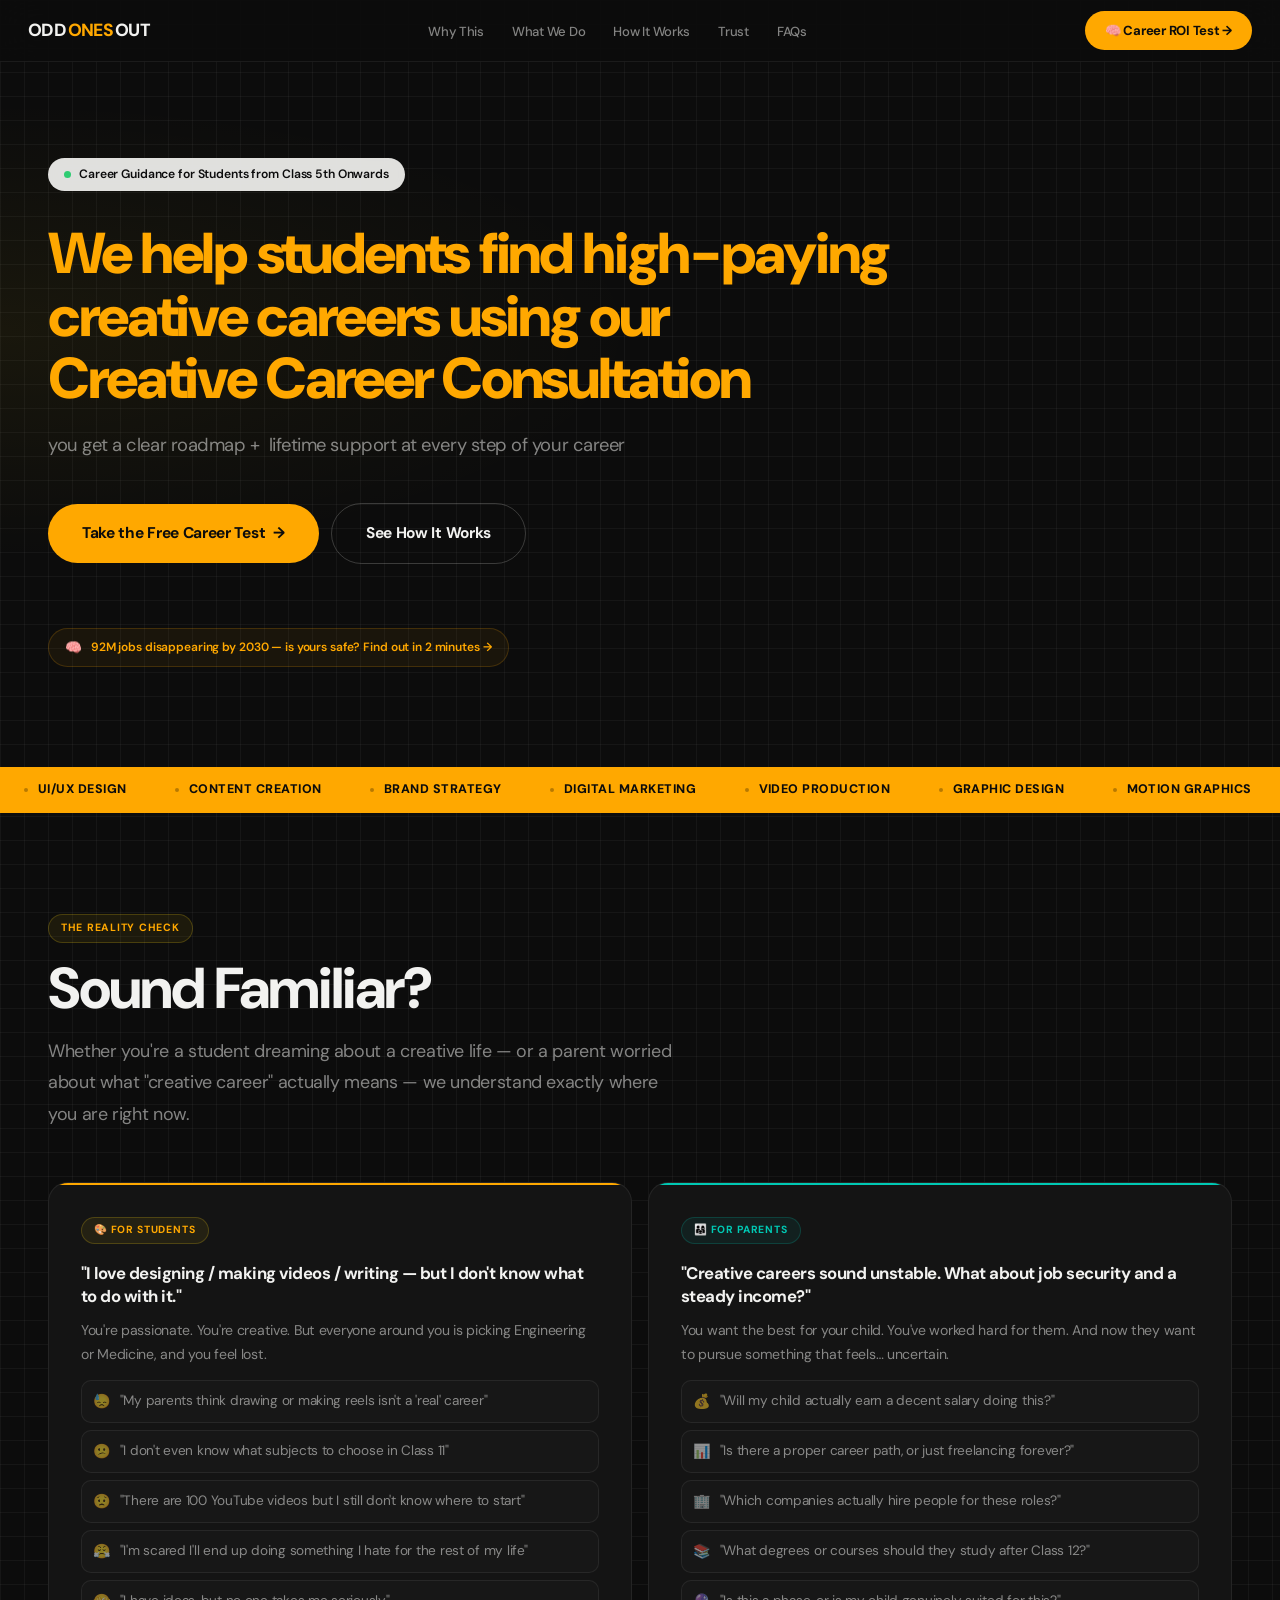
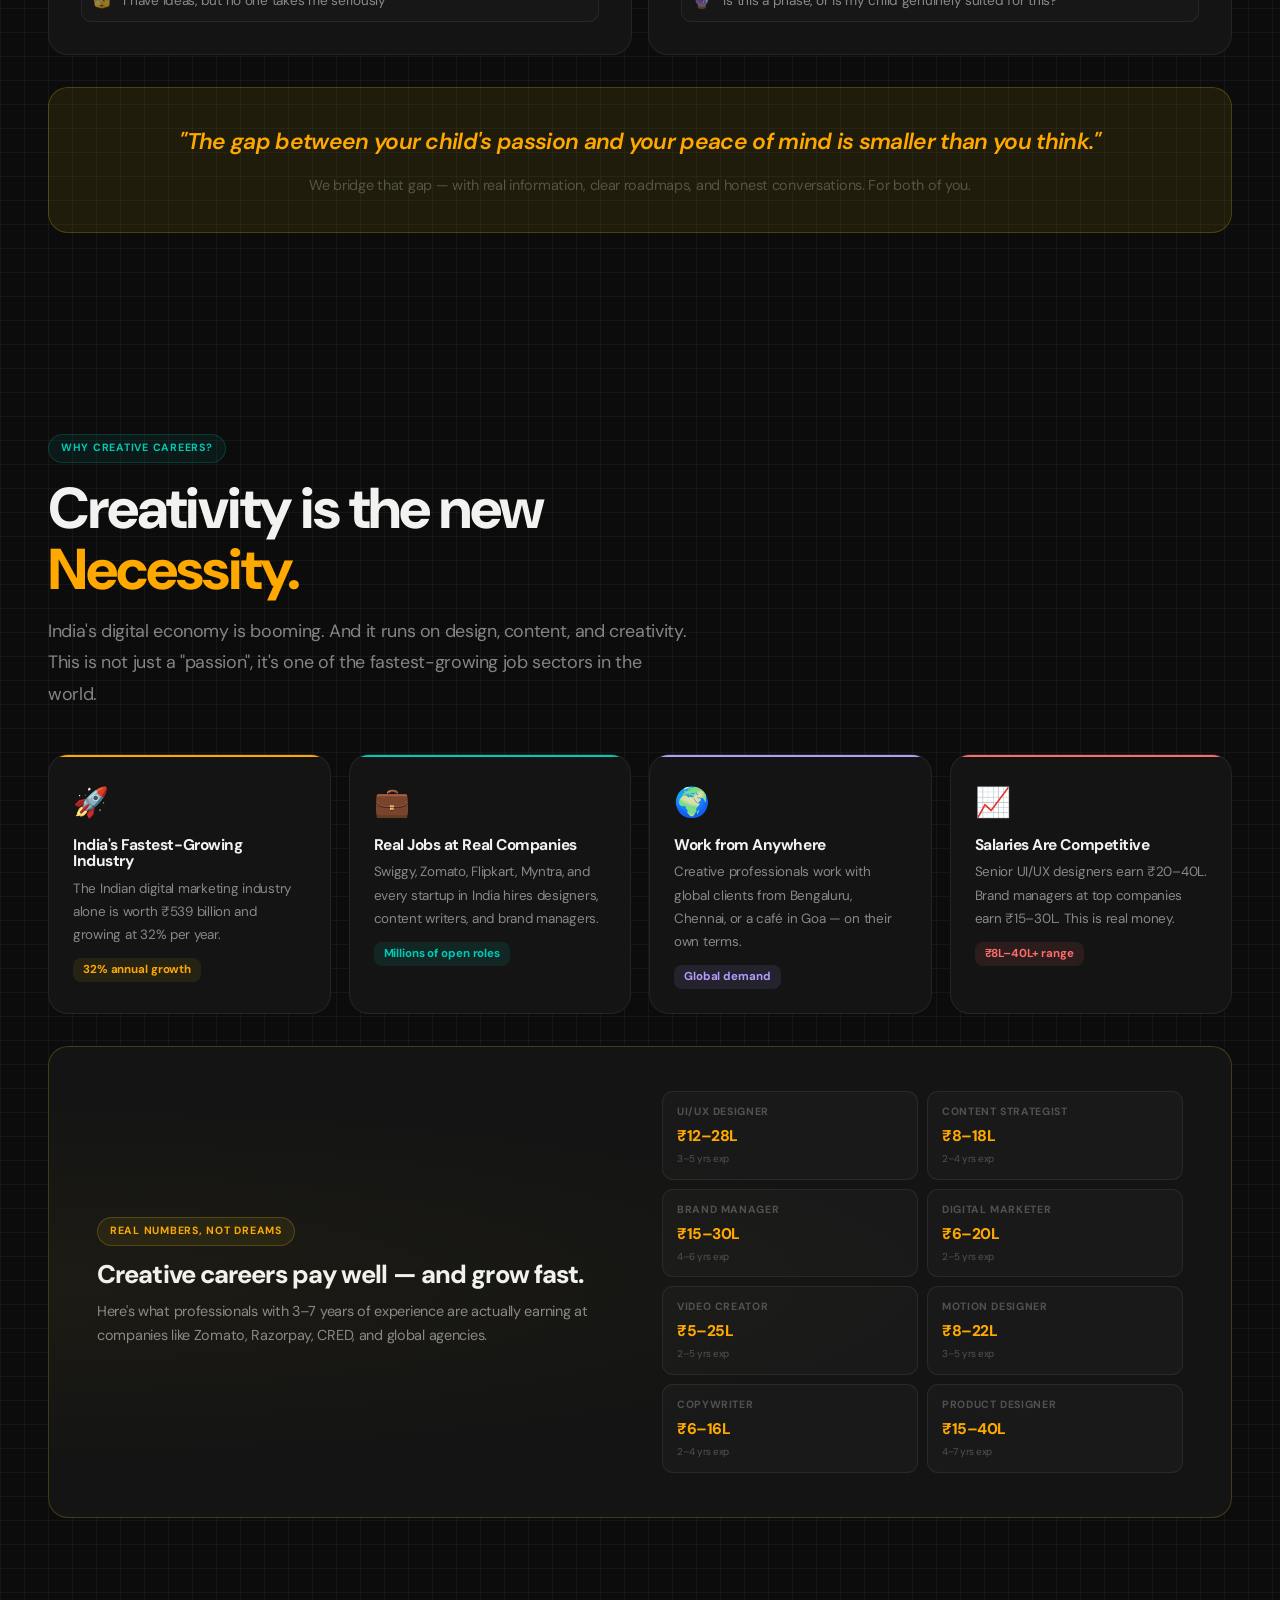
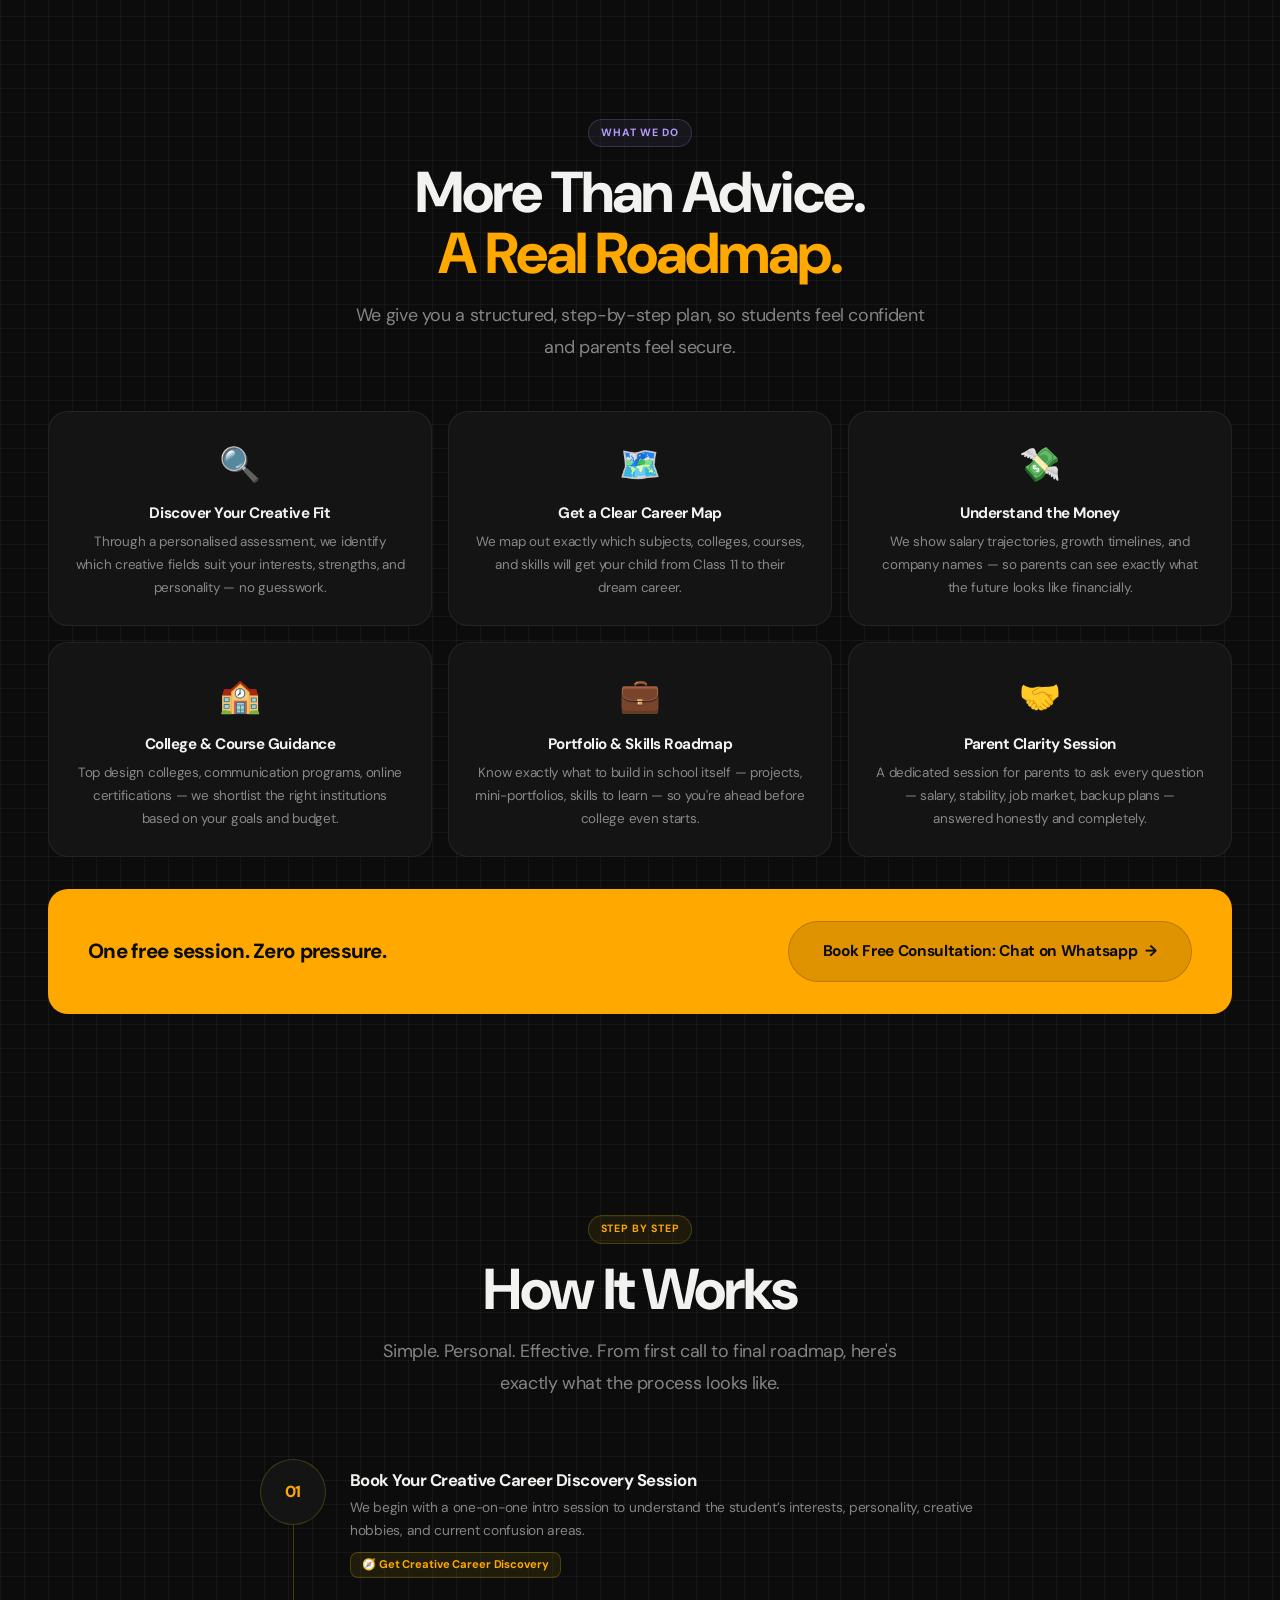
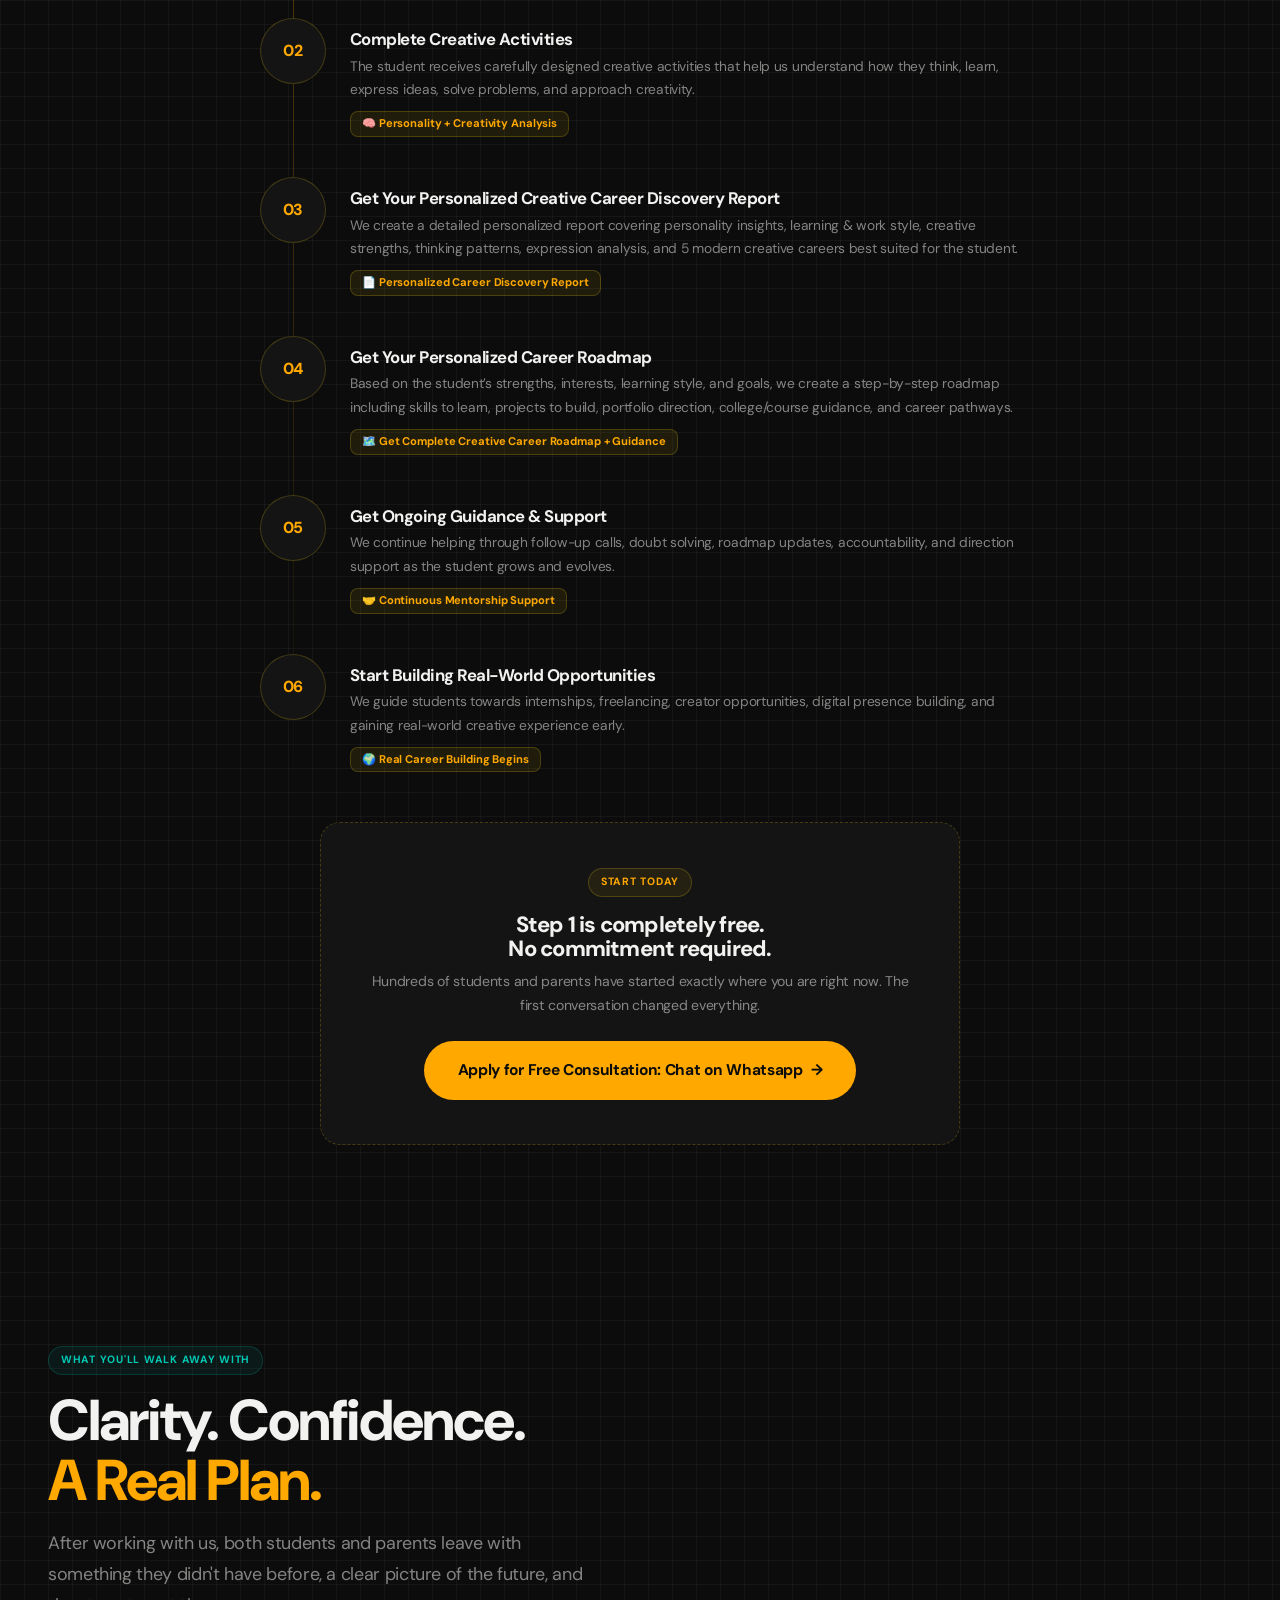
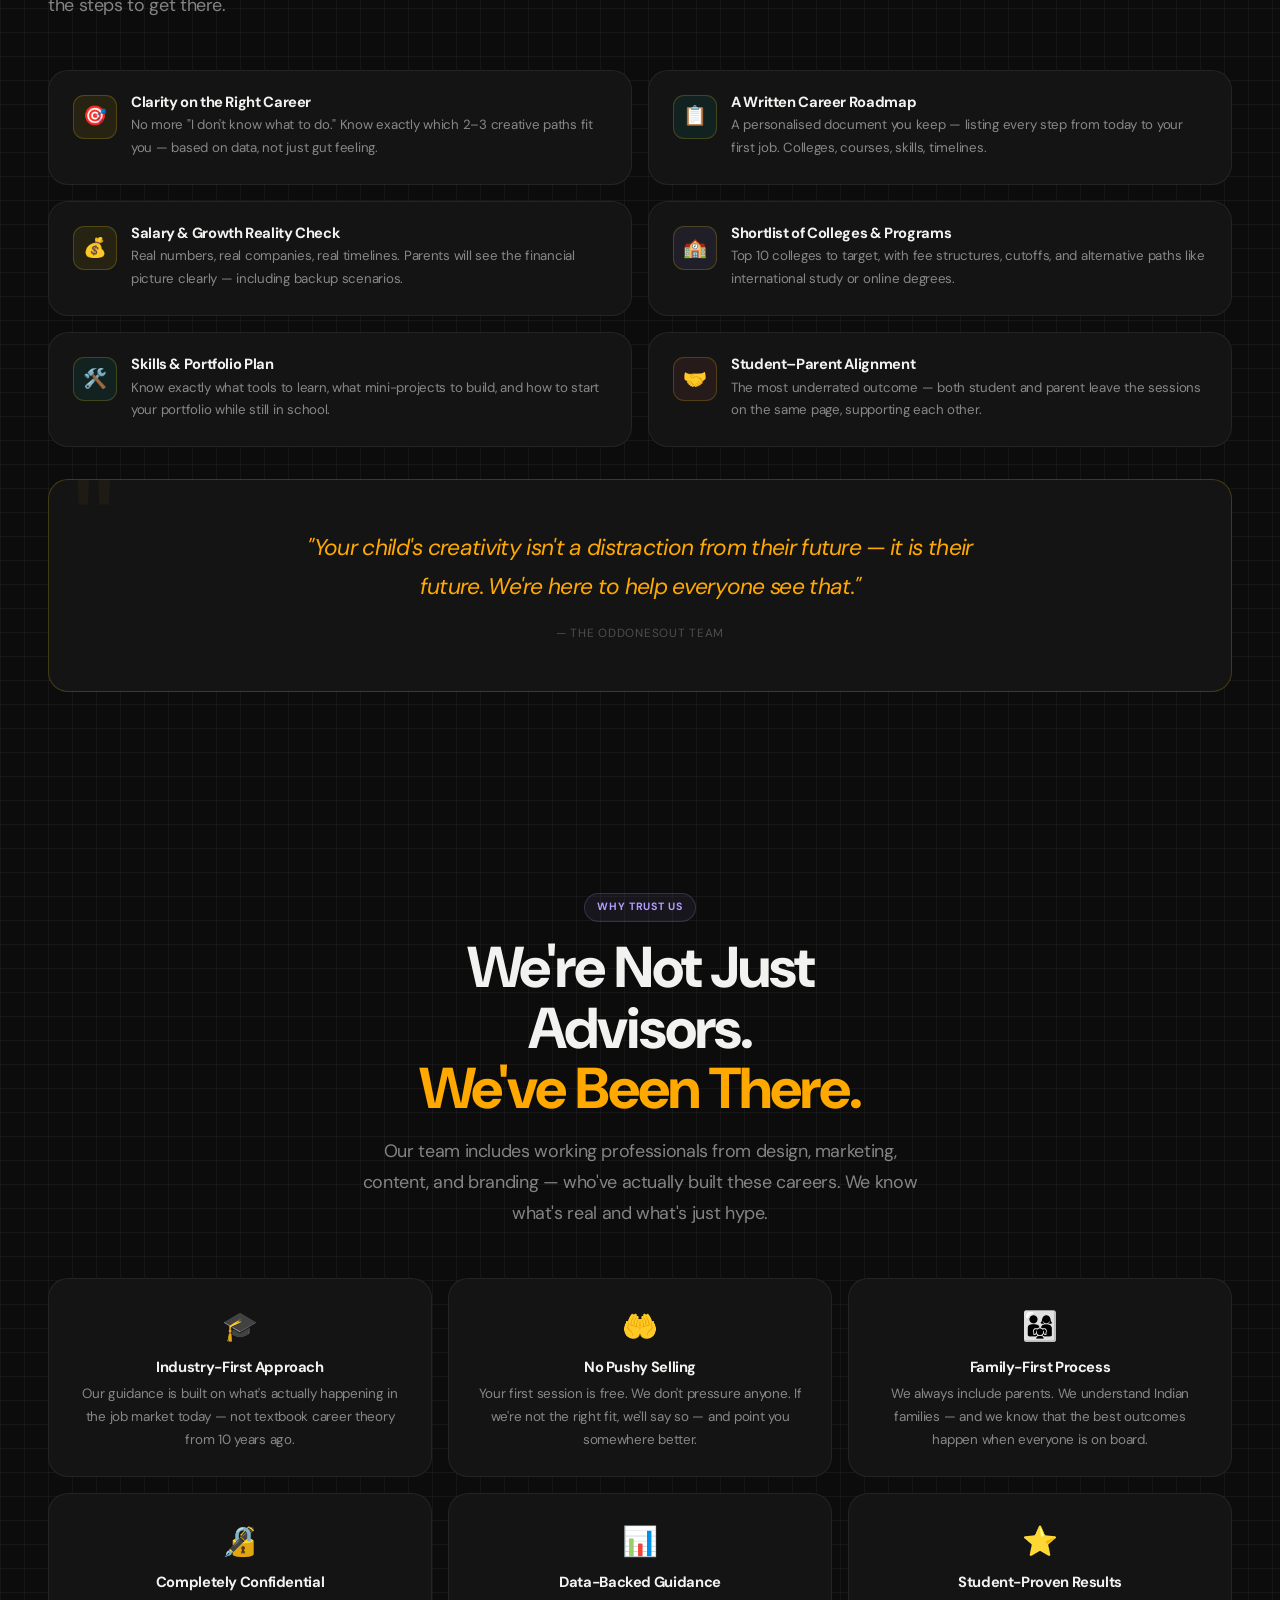
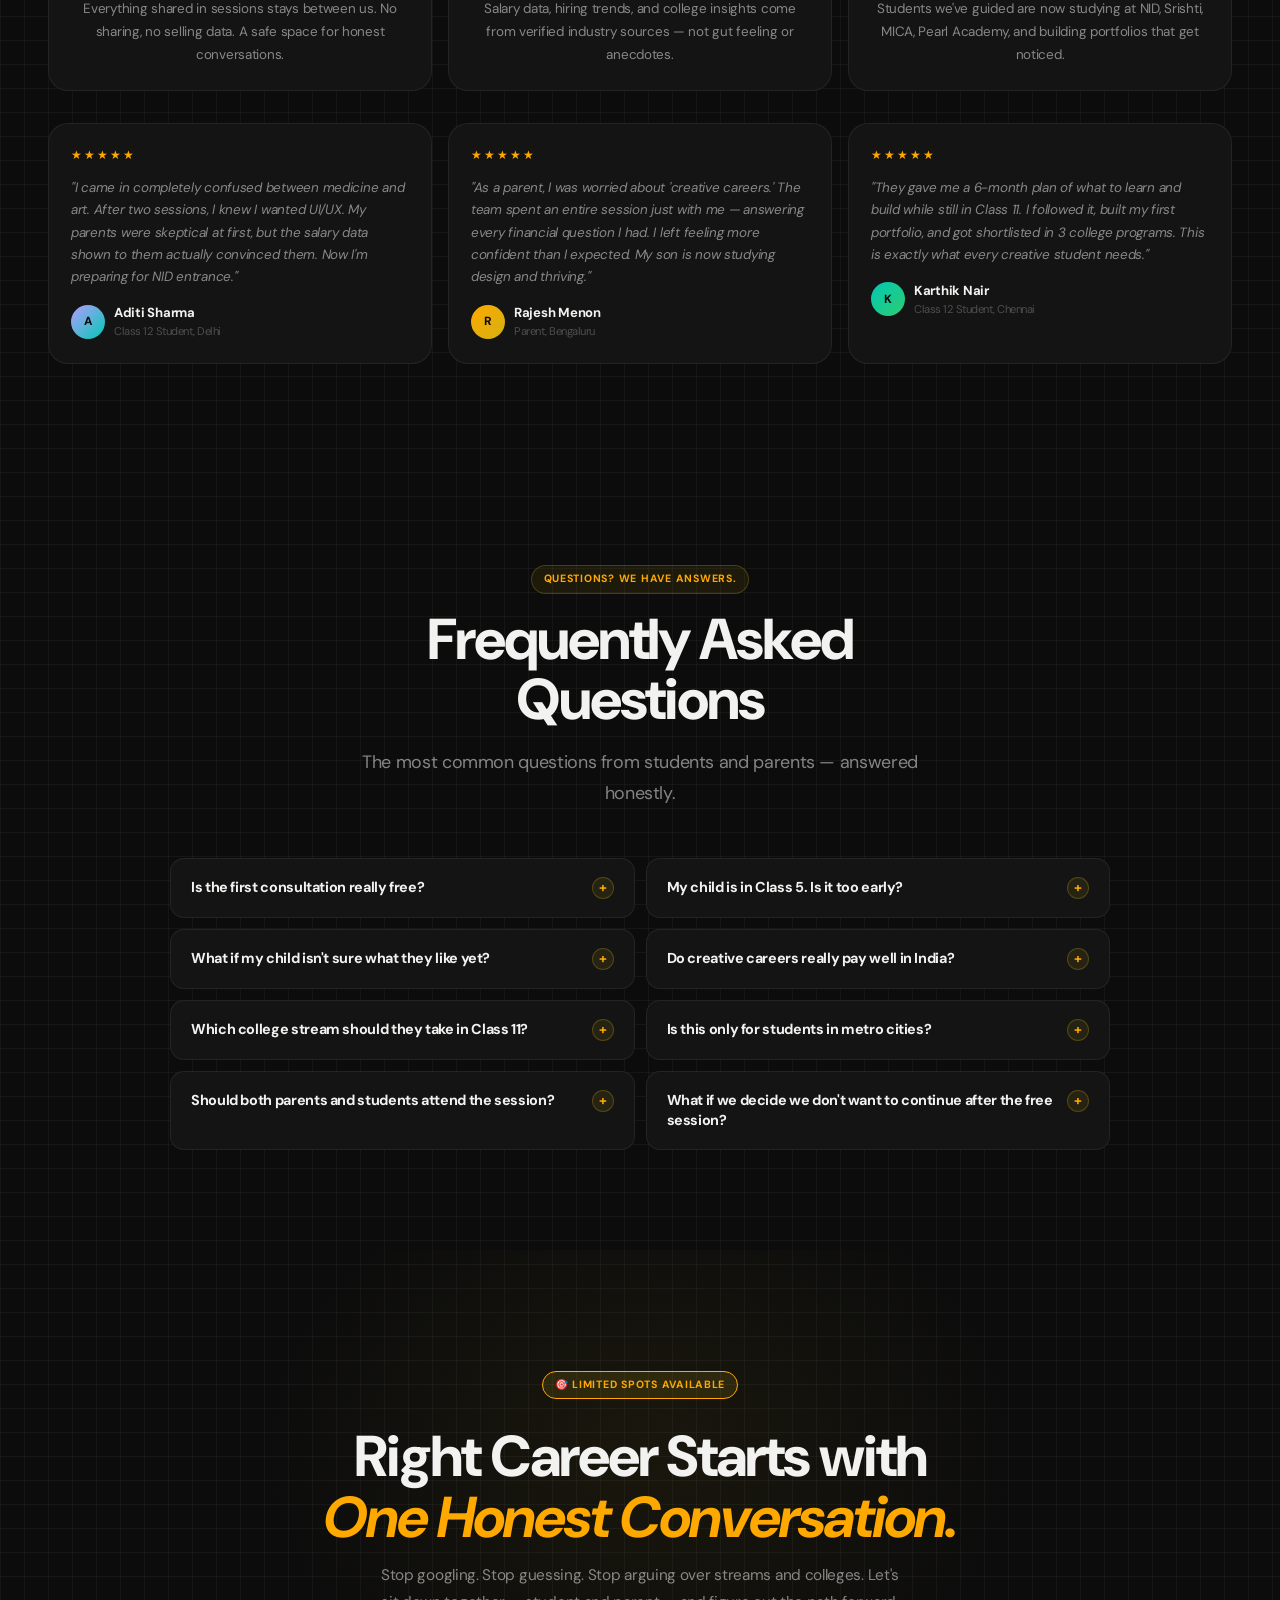
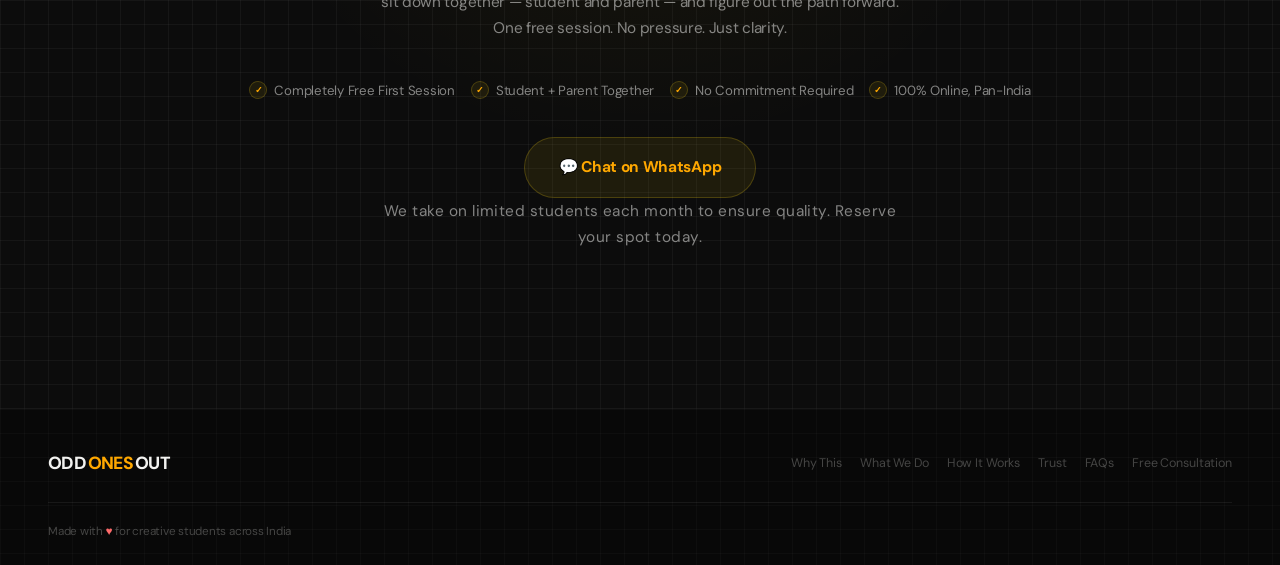
==== commit 5e8baf18: "added new offer structure" ====
--- a/index.html
+++ b/index.html
@@ -4,7 +4,7 @@
 <meta charset="UTF-8" />
 <meta name="viewport" content="width=device-width, initial-scale=1.0" />
 <title>ODDONESOUT — Find Your Creative Career Path</title>
-<link rel="icon" type="image/png" href="favicon_io/android-chrome-512x512.png">
+<link rel="icon" type="image/png" href="./favicon.png">
 <link rel="preconnect" href="https://fonts.googleapis.com">
 <link rel="preconnect" href="https://fonts.gstatic.com" crossorigin>
 <link href="https://fonts.googleapis.com/css2?family=DM+Sans:ital,opsz,wght@0,9..40,300;0,9..40,400;0,9..40,500;0,9..40,600;0,9..40,700;0,9..40,800;0,9..40,900;1,9..40,300;1,9..40,400;1,9..40,500&display=swap" rel="stylesheet" />
@@ -347,54 +347,85 @@
     </div>
 
     <div class="steps">
+
+      <!-- OFFER 1 -->
       <div class="step fade-up">
         <div class="step-num">01</div>
         <div class="step-content">
-          <h3>Apply for Your Free Consultation</h3>
-          <p>Fill a short form (takes 1 minutes) filling your details so that we can contact you.</p>
-          <span class="step-duration">⏱ 1 minutes</span>
-        </div>
-      </div>
+          <h3>Book Your Creative Career Discovery Session</h3>
+          <p>
+            We begin with a one-on-one intro session to understand the student’s interests,
+            personality, creative hobbies, and current confusion areas.
+          </p>
+          <span class="step-duration">🧭 Get Creative Career Discovery</span>
+        </div>
+      </div>
+
       <div class="step fade-up fade-up-delay-1">
         <div class="step-num">02</div>
         <div class="step-content">
-          <h3>Free Discovery Session (45 min)</h3>
-          <p>We meet on video call, with the student AND parent. We listen, ask questions, and understand the full picture before offering any direction.</p>
-          <span class="step-duration">⏱ 45-minute video call</span>
-        </div>
-      </div>
+          <h3>Complete Creative Activities</h3>
+          <p>
+            The student receives carefully designed creative activities that help us understand
+            how they think, learn, express ideas, solve problems, and approach creativity.
+          </p>
+          <span class="step-duration">🧠 Personality + Creativity Analysis</span>
+        </div>
+      </div>
+
       <div class="step fade-up fade-up-delay-2">
         <div class="step-num">03</div>
         <div class="step-content">
-          <h3>Creative Profile Assessment</h3>
-          <p>We run a personalised assessment to understand the student's strengths, creative preferences, working style, and which career environments they'd thrive in.</p>
-          <span class="step-duration">⏱ 2–3 days to process</span>
-        </div>
-      </div>
+          <h3>Get Your Personalized Creative Career Discovery Report</h3>
+          <p>
+            We create a detailed personalized report covering personality insights,
+            learning & work style, creative strengths, thinking patterns, expression analysis,
+            and 5 modern creative careers best suited for the student.
+          </p>
+          <span class="step-duration">📄 Personalized Career Discovery Report</span>
+        </div>
+      </div>
+
+      <!-- OFFER 2 -->
       <div class="step fade-up">
         <div class="step-num">04</div>
         <div class="step-content">
-          <h3>Your Personalised Career Roadmap (Paid)</h3>
-          <p>We create a detailed, written roadmap, top 3 career paths, required skills, colleges to target, courses to take, and what to do in the next 6 months. Shared with both student and parent.</p>
-          <span class="step-duration">⏱ Delivered in 3 days</span>
-        </div>
-      </div>
+          <h3>Get Your Personalized Career Roadmap</h3>
+          <p>
+            Based on the student’s strengths, interests, learning style, and goals,
+            we create a step-by-step roadmap including skills to learn, projects to build,
+            portfolio direction, college/course guidance, and career pathways.
+          </p>
+          <span class="step-duration">🗺️ Get Complete Creative Career Roadmap + Guidance</span>
+        </div>
+      </div>
+
       <div class="step fade-up fade-up-delay-1">
         <div class="step-num">05</div>
         <div class="step-content">
-          <h3>Roadmap Review + Q&A Call</h3>
-          <p>We walk you through the roadmap together. Parents can ask every financial and practical question. Students can ask about day-to-day life in that career.</p>
-          <span class="step-duration">⏱ 60-minute deep-dive call</span>
-        </div>
-      </div>
+          <h3>Get Ongoing Guidance & Support</h3>
+          <p>
+            We continue helping through follow-up calls, doubt solving,
+            roadmap updates, accountability, and direction support
+            as the student grows and evolves.
+          </p>
+          <span class="step-duration">🤝 Continuous Mentorship Support</span>
+        </div>
+      </div>
+
       <div class="step fade-up fade-up-delay-2">
         <div class="step-num">06</div>
         <div class="step-content">
-          <h3>Ongoing Support + Community</h3>
-          <p>Monthly check-ins, portfolio reviews, college application guidance, and community access, for students who want continued support throughout school and college admissions.</p>
-          <span class="step-duration">⏱ Flexible monthly plans</span>
-        </div>
-      </div>
+          <h3>Start Building Real-World Opportunities</h3>
+          <p>
+            We guide students towards internships, freelancing,
+            creator opportunities, digital presence building,
+            and gaining real-world creative experience early.
+          </p>
+          <span class="step-duration">🌍 Real Career Building Begins</span>
+        </div>
+      </div>
+
     </div>
 
     <div class="how-cta-box fade-up">
@@ -469,7 +500,7 @@
 
     <div class="outcomes-quote fade-up">
       <p>"Your child's creativity isn't a distraction from their future — it <em>is</em> their future. We're here to help everyone see that."</p>
-      <div class="cite">— The CreativeCompass Team</div>
+      <div class="cite">— The ODDONESOUT Team</div>
     </div>
 
   </div>
@@ -595,7 +626,10 @@
           <div class="faq-toggle">+</div>
         </button>
         <div class="faq-answer">
-          <div class="faq-answer-inner">Yes, completely. The discovery session is 45 minutes, at no charge, with zero obligation. We want you to feel comfortable before committing to anything. If you find value in just that one session, that's a win for us too.</div>
+          <div class="faq-answer-inner">
+            <p> Yes, completely free. This first call is an introductory session where we understand the candidate's interests, creative goals, and current confusion areas while also explaining exactly how our process works. We walk you through how we help identify the right creative career paths, build clarity, and create a long-term roadmap tailored to the student’s strengths and personality.
+            </p>
+          </div>
         </div>
       </div>
       <div class="faq-item fade-up fade-up-delay-1">
@@ -675,7 +709,7 @@
     <div class="badge" style="background:rgba(252,213,20,0.10);color:var(--yellow);margin-bottom:28px;display:inline-flex;">🎯 Limited Spots Available</div>
 
     <h2 class="fade-up fade-up-delay-1">
-      The Right Career Starts with<br>
+      Right Career Starts with<br>
       <span class="serif" style="color:var(--yellow);font-style:italic;font-weight:700;">One Honest Conversation.</span>
     </h2>
 
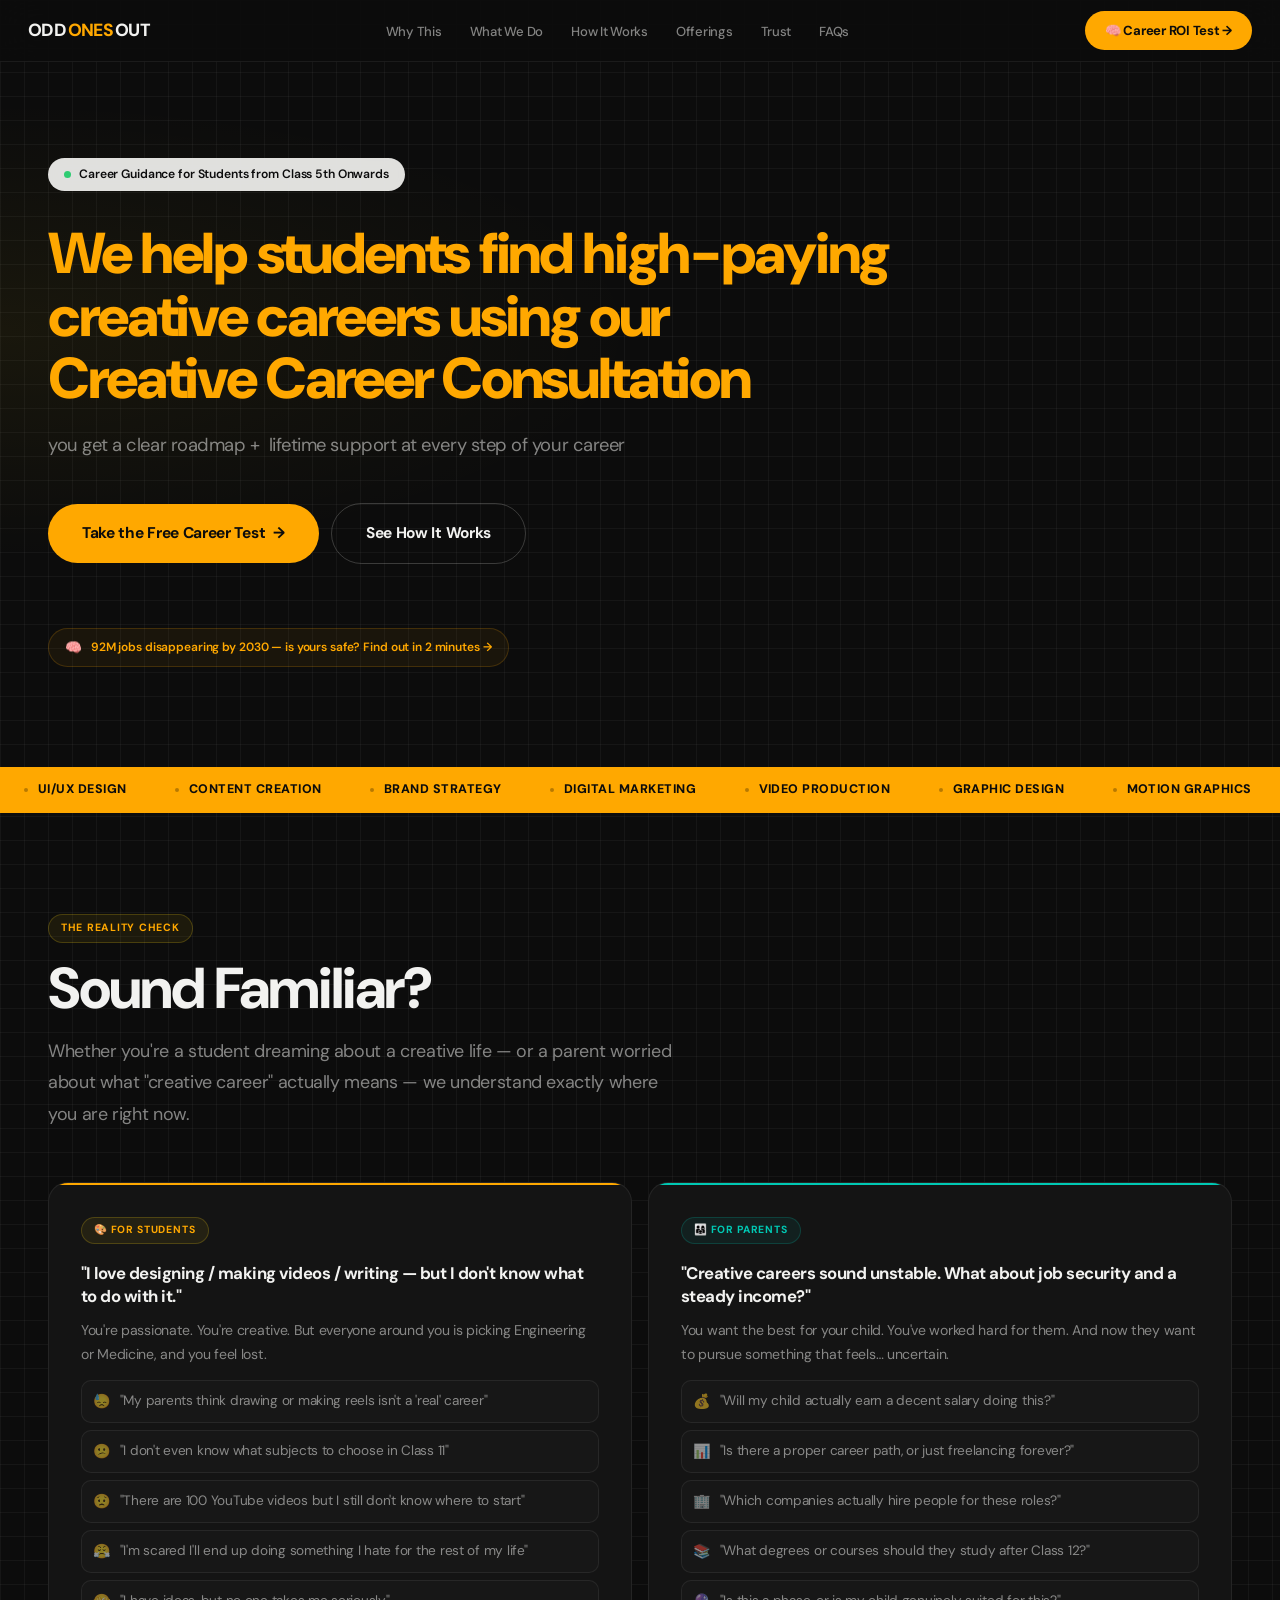
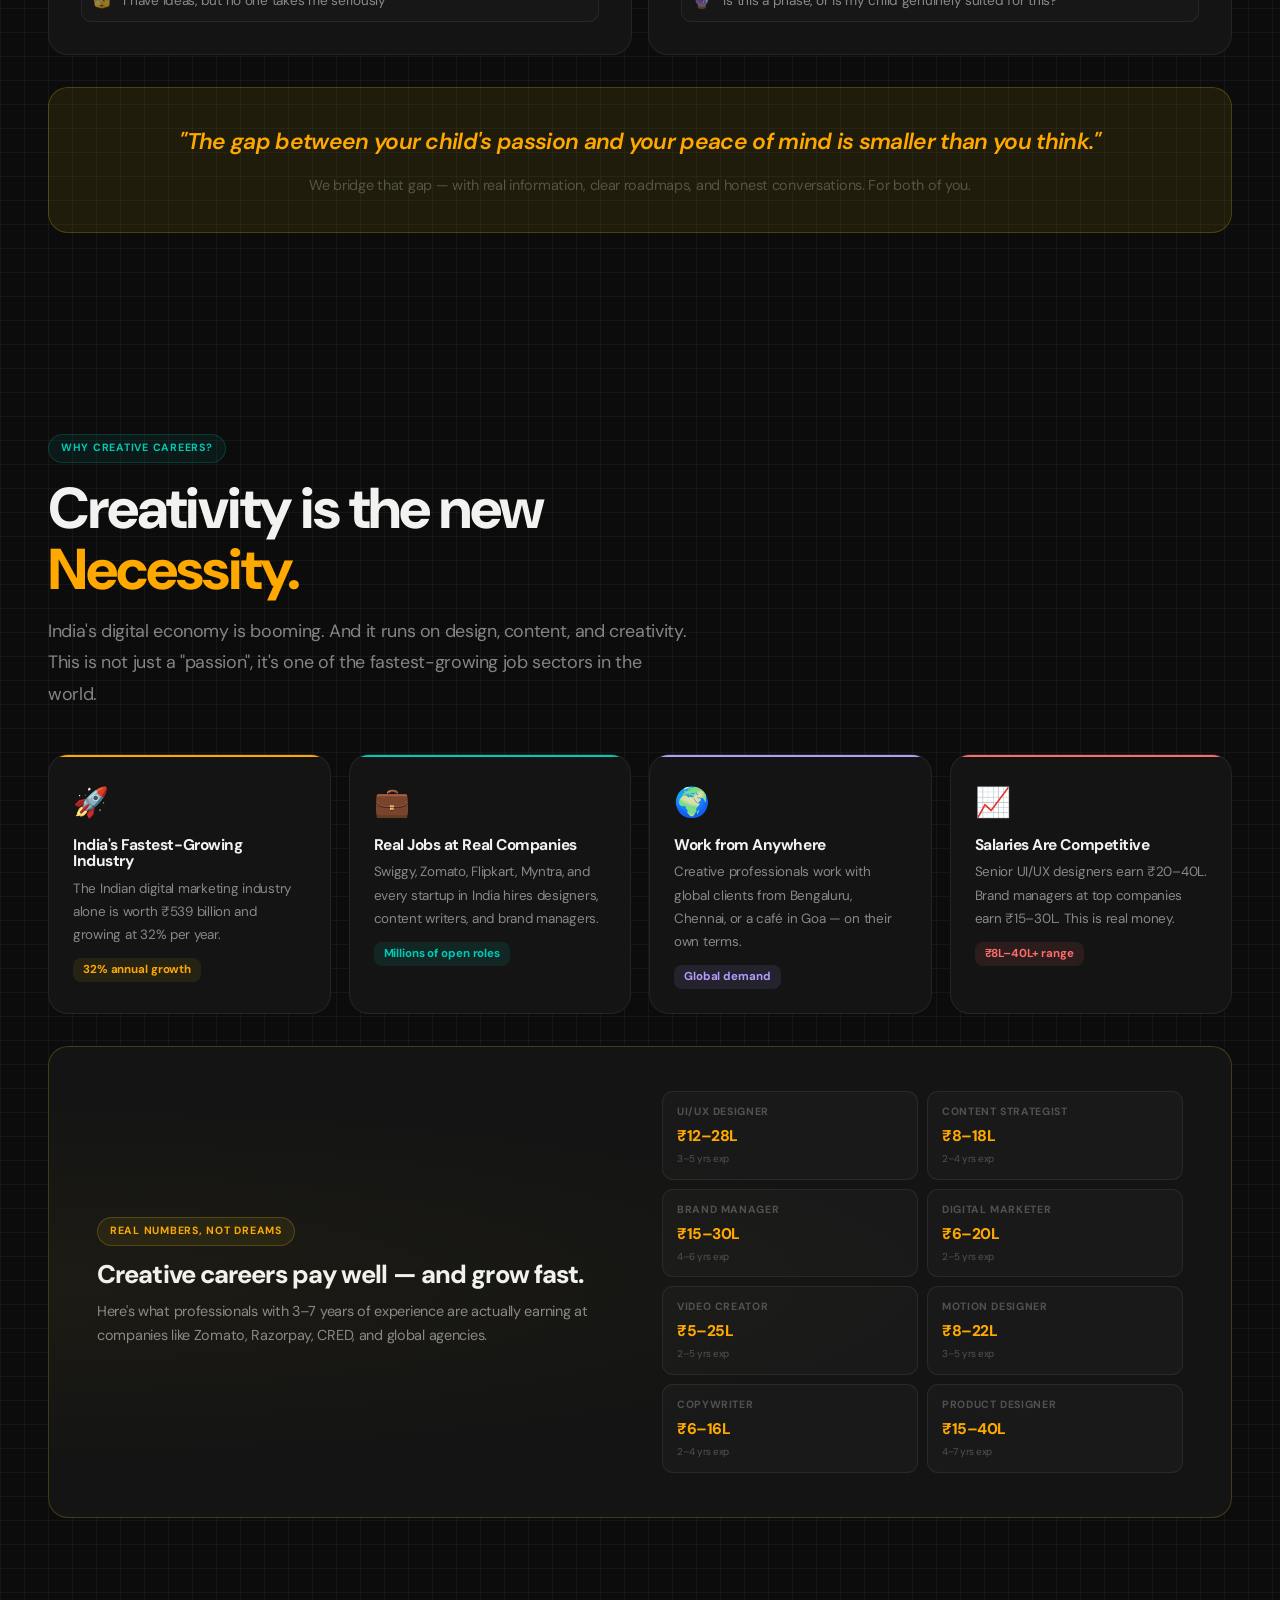
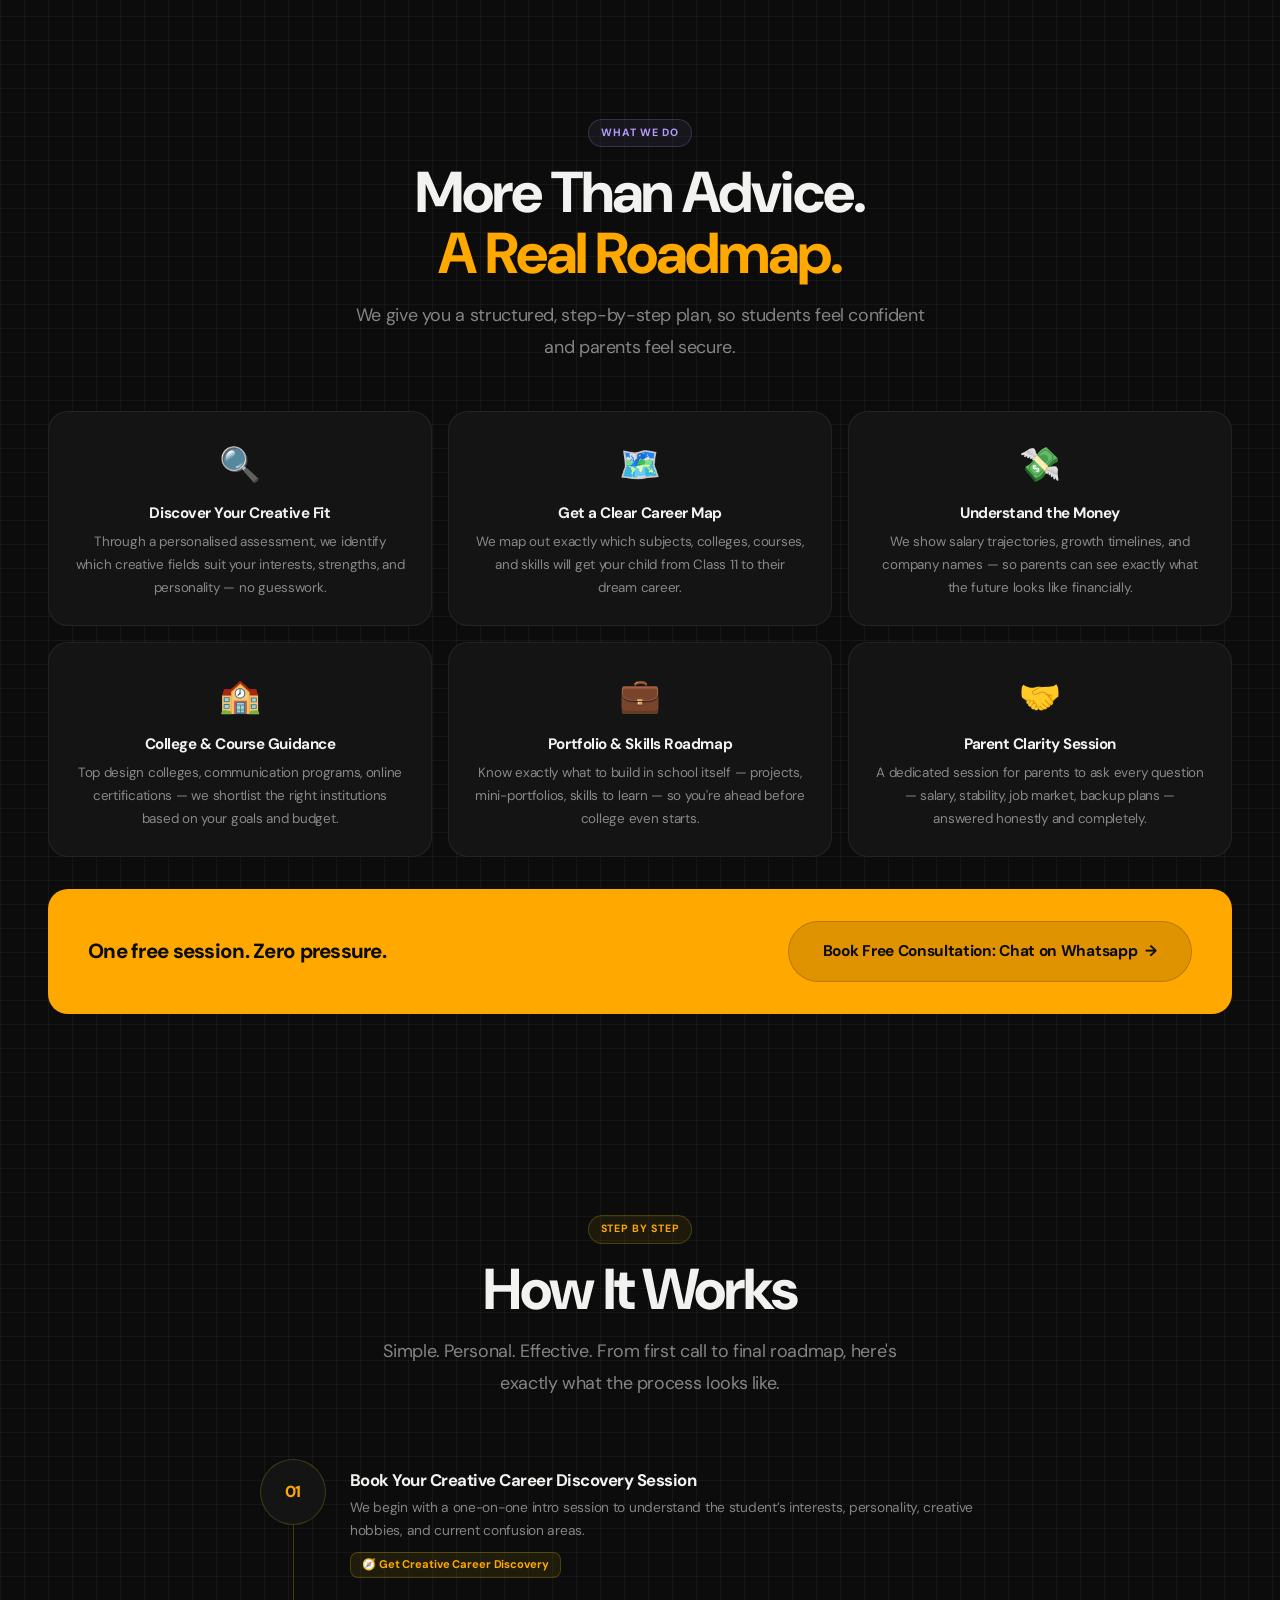
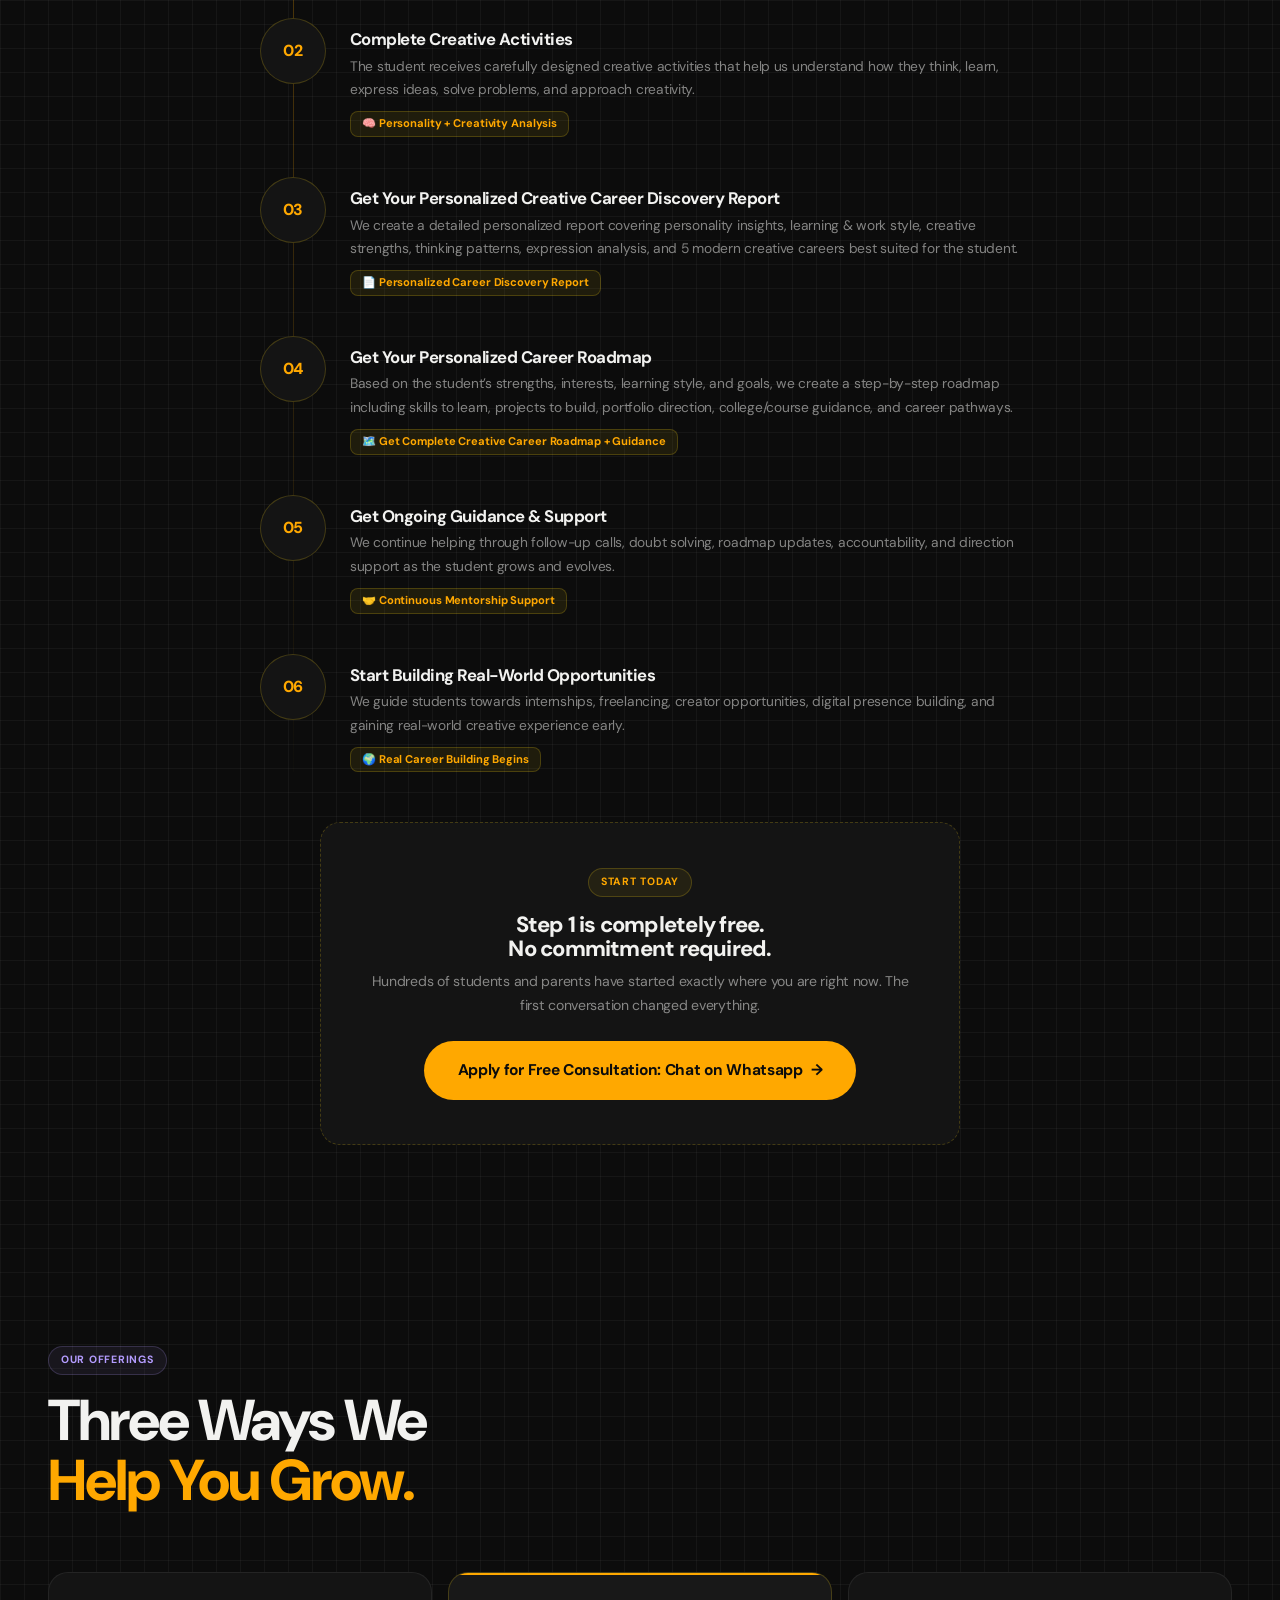
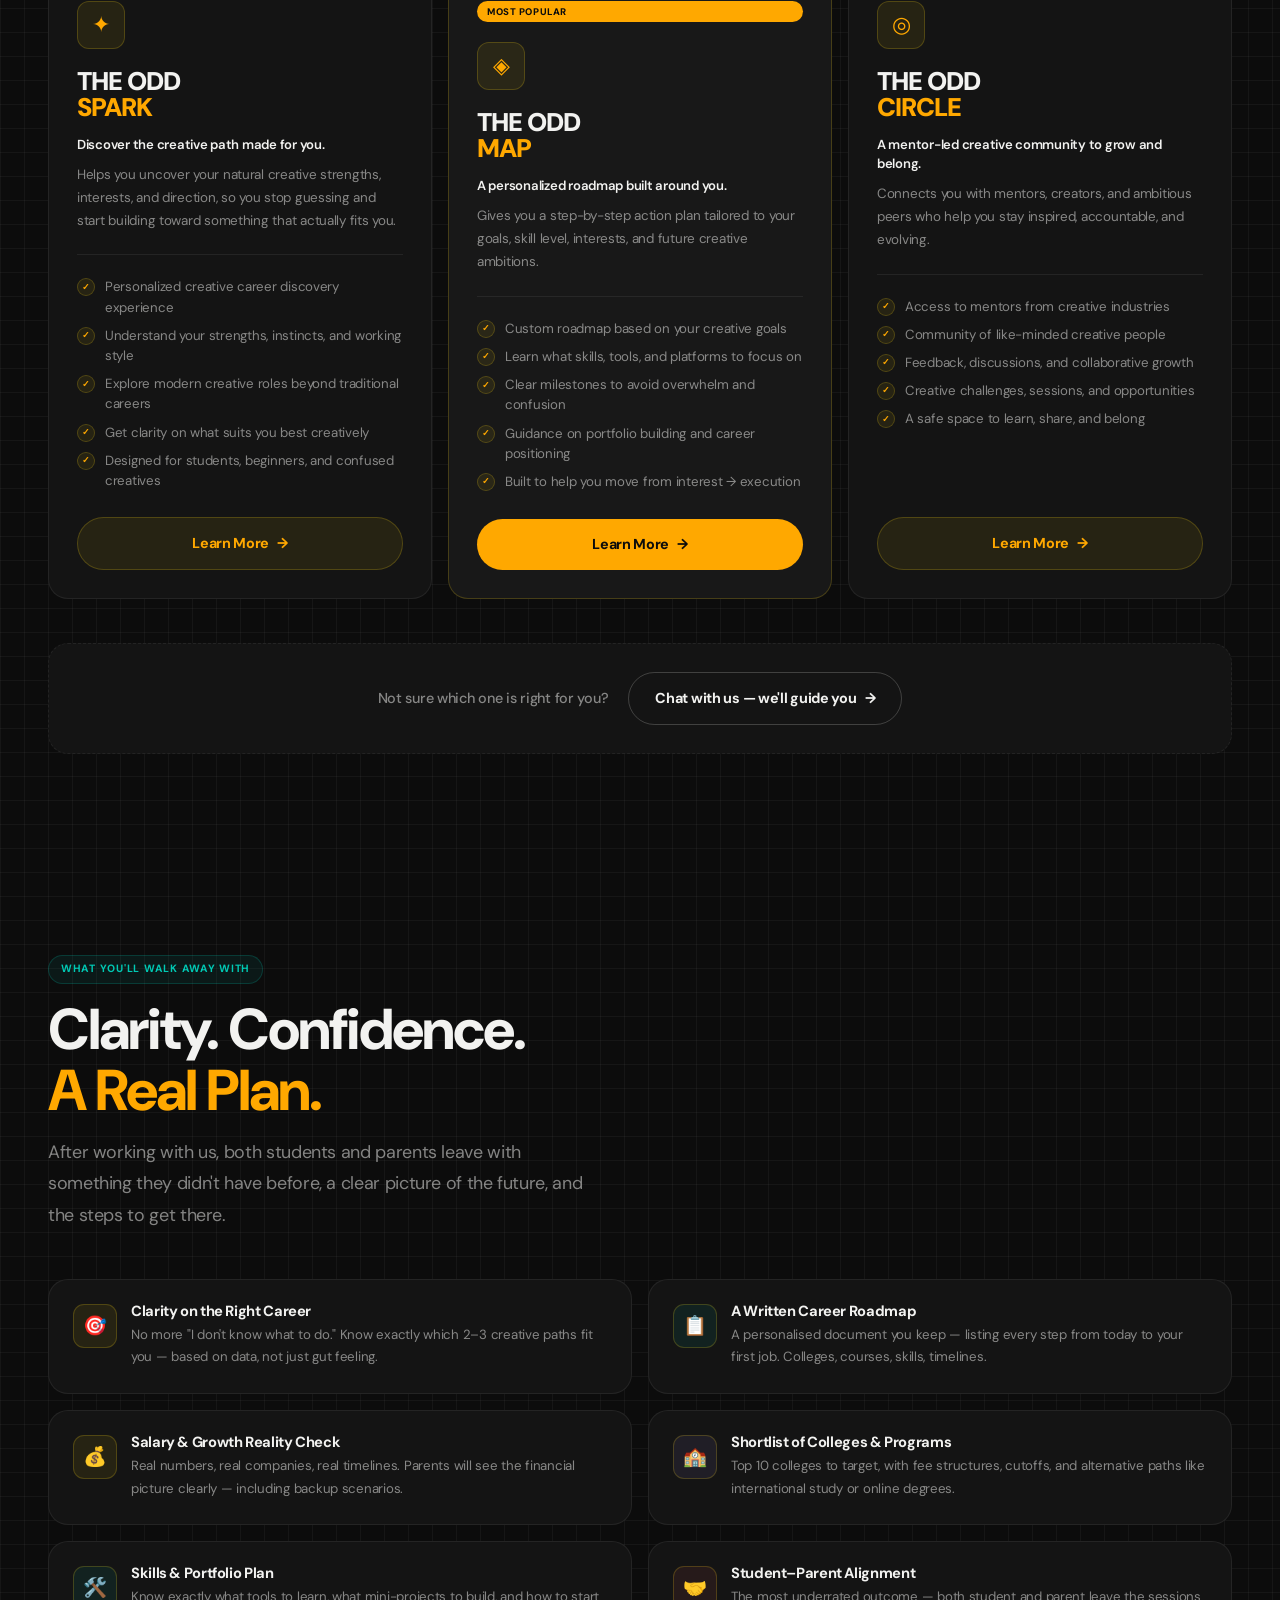
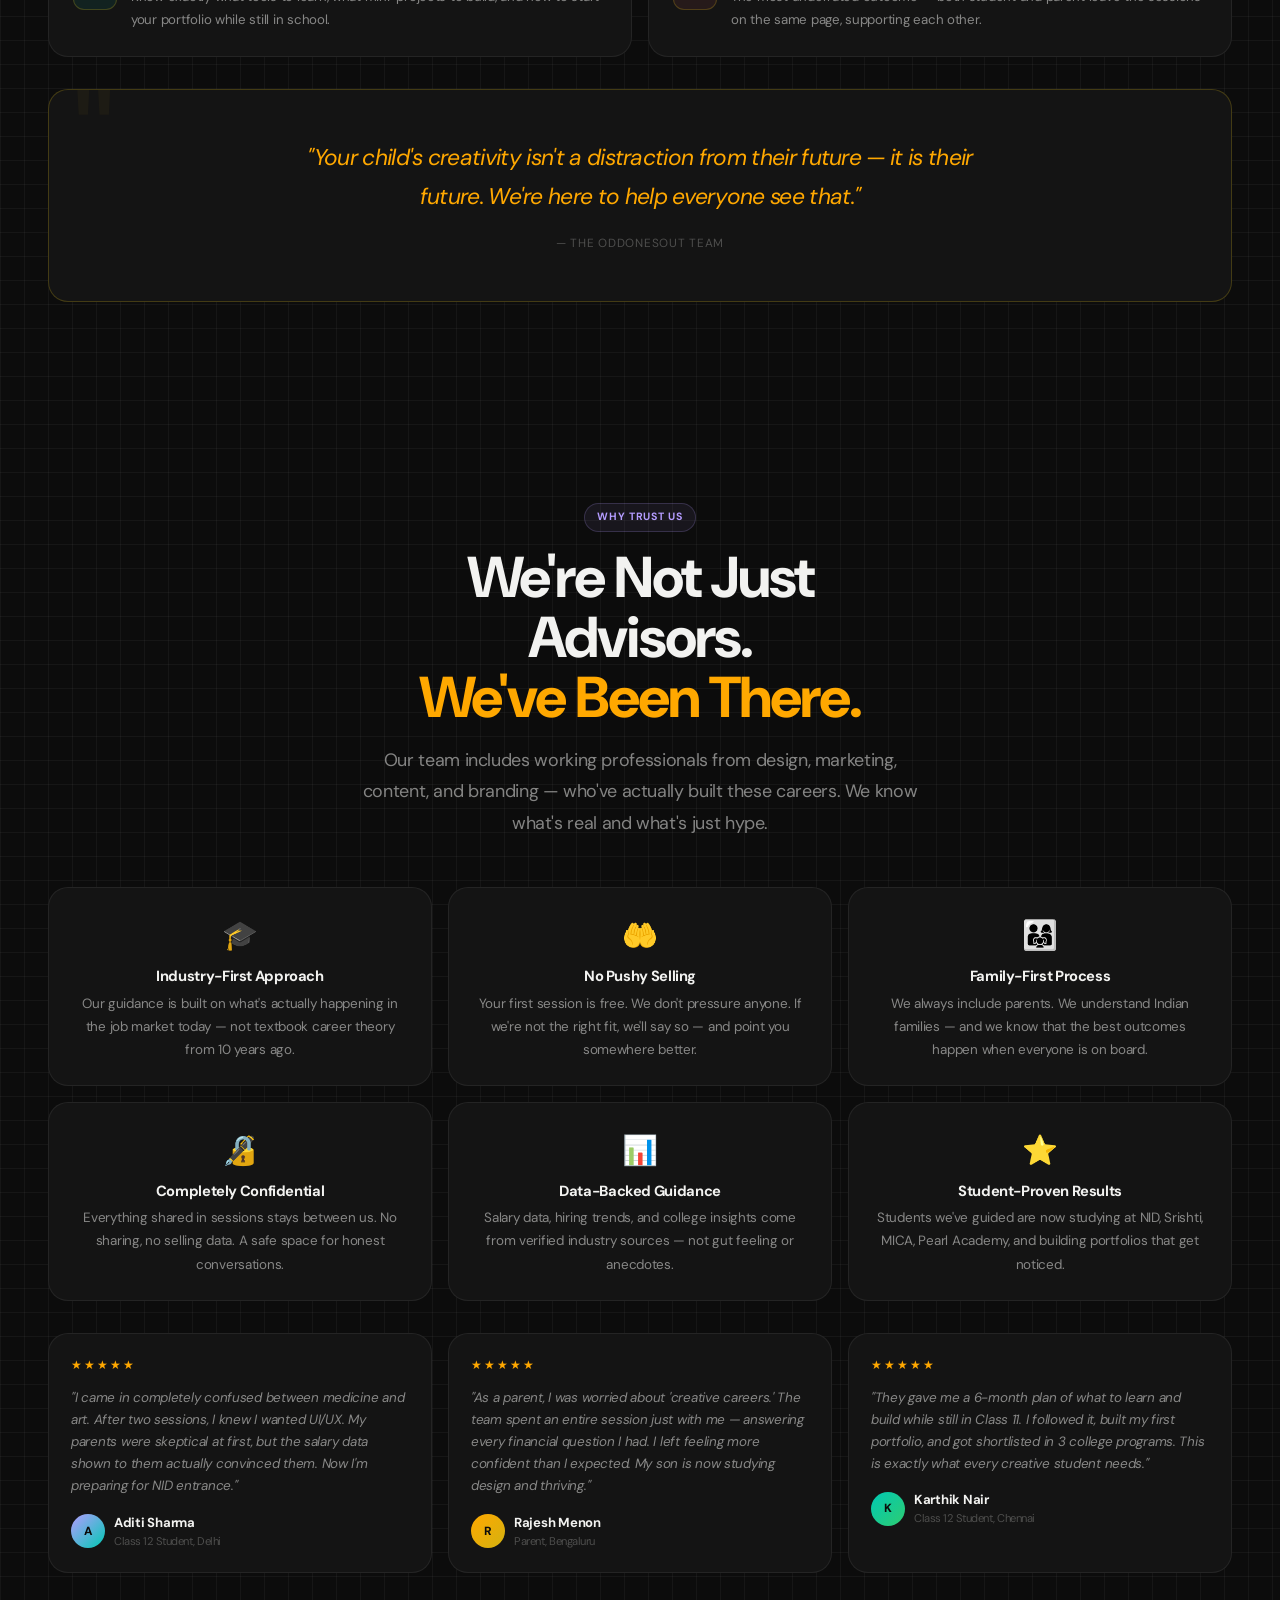
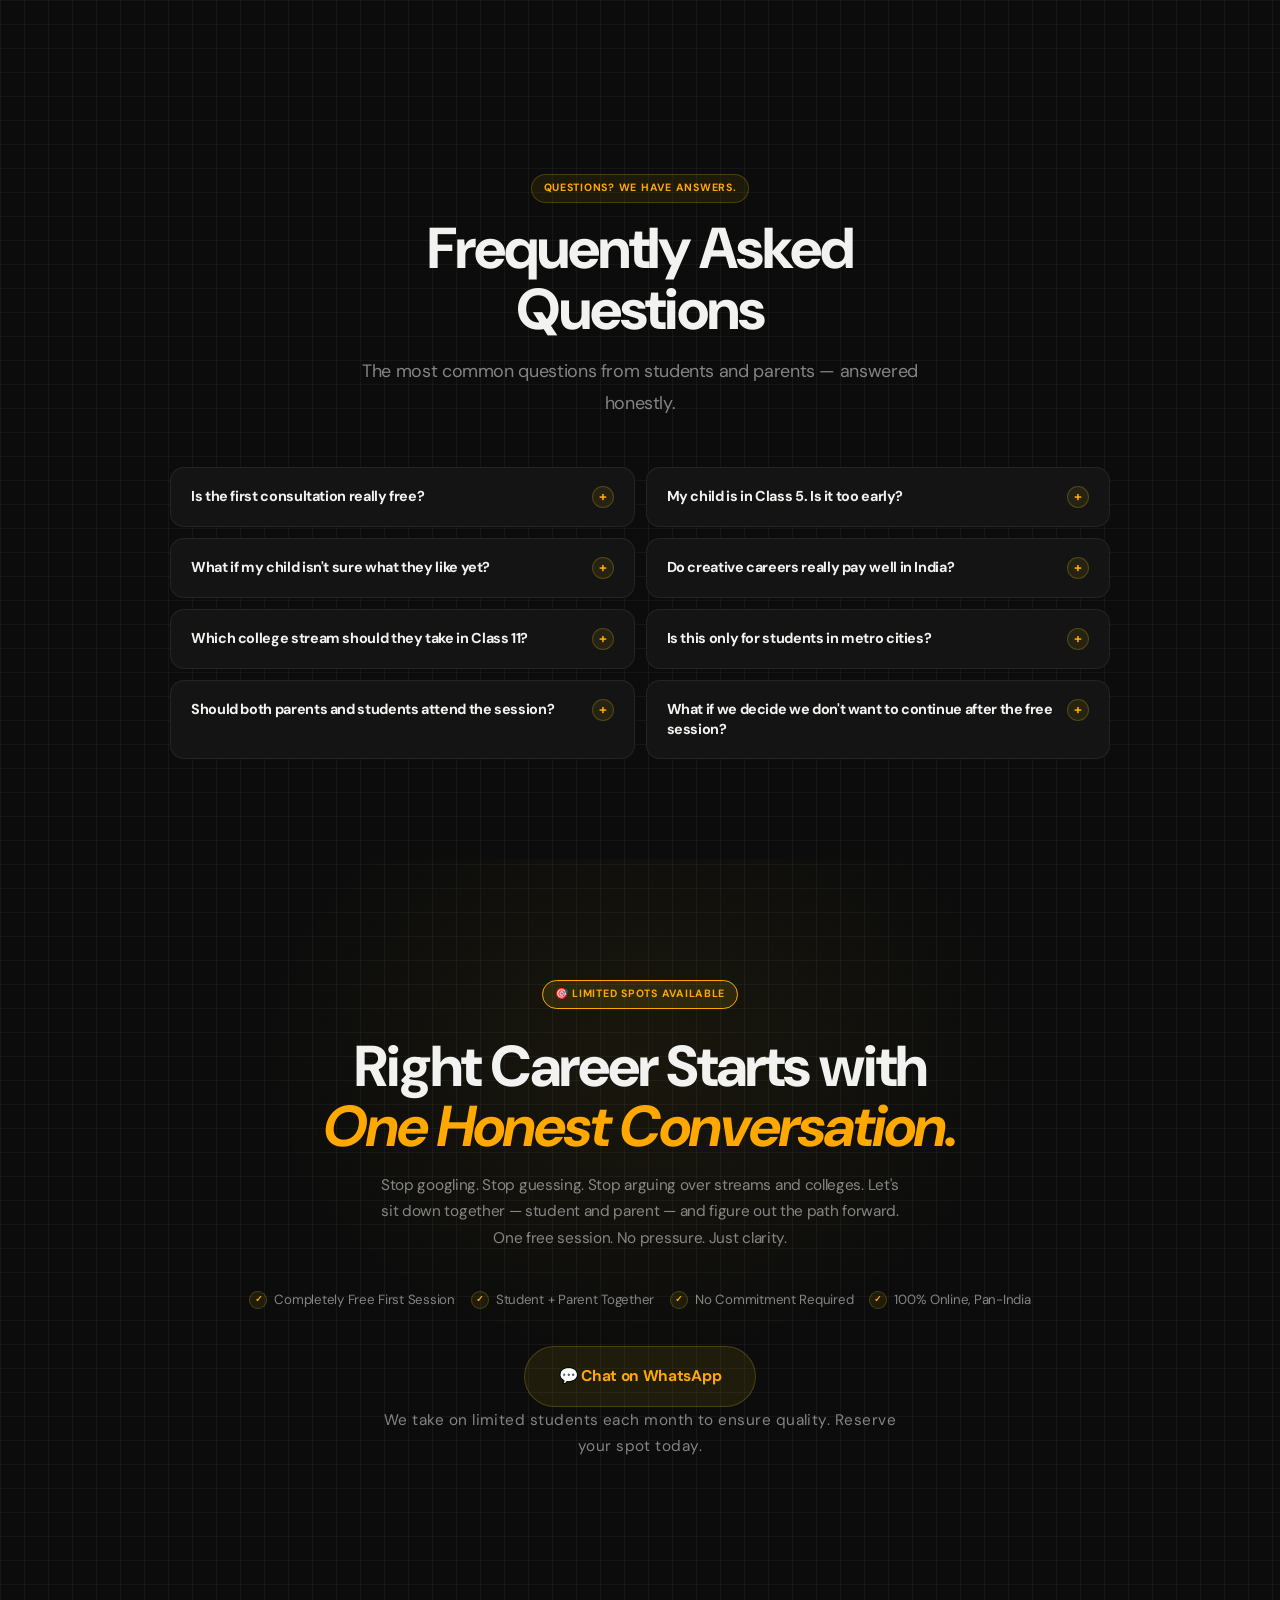
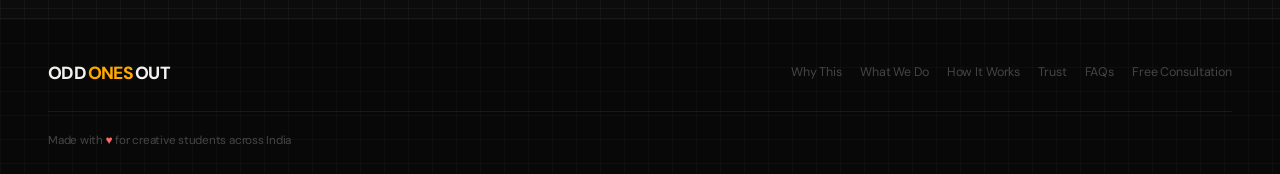
==== commit 5e8cccd3: "added offerings" ====
--- a/index.html
+++ b/index.html
@@ -36,6 +36,7 @@
     <li><a href="#problem">Why This</a></li>
     <li><a href="#solution">What We Do</a></li>
     <li><a href="#how">How It Works</a></li>
+    <li><a href="#offerings">Offerings</a></li>
     <li><a href="#trust">Trust</a></li>
     <li><a href="#faq">FAQs</a></li>
   </ul>
@@ -442,6 +443,102 @@
 </section>
 
 <!-- ============================
+     OFFERINGS SECTION
+============================ -->
+<section class="offerings section" id="offerings">
+  <div class="container">
+
+    <div class="offerings-header">
+      <div class="badge badge-violet fade-up">Our Offerings</div>
+      <h2 class="mt-4 fade-up fade-up-delay-1">
+        Three Ways We<br>
+        <span style="color:var(--yellow)">Help You Grow.</span>
+      </h2>
+    </div>
+
+    <div class="offerings-grid">
+
+      <!-- OFFER 1: THE ODD SPARK -->
+      <div class="offering-card offering-spark fade-up">
+        <div class="offering-card-inner">
+          <div class="offering-icon-wrap offering-icon-spark">
+            <span class="offering-icon">✦</span>
+          </div>
+          <div class="offering-name">THE ODD<br><span class="offering-name-accent">SPARK</span></div>
+          <p class="offering-tagline">Discover the creative path made for you.</p>
+          <p class="offering-desc">Helps you uncover your natural creative strengths, interests, and direction, so you stop guessing and start building toward something that actually fits you.</p>
+          <ul class="offering-list">
+            <li><span class="offering-check">✓</span> Personalized creative career discovery experience</li>
+            <li><span class="offering-check">✓</span> Understand your strengths, instincts, and working style</li>
+            <li><span class="offering-check">✓</span> Explore modern creative roles beyond traditional careers</li>
+            <li><span class="offering-check">✓</span> Get clarity on what suits you best creatively</li>
+            <li><span class="offering-check">✓</span> Designed for students, beginners, and confused creatives</li>
+          </ul>
+          <a href="https://wa.me/9272411142?text=Hi%20I%27m%20interested%20in%20The%20Odd%20Spark%20offering." class="btn btn-ghost offering-btn">
+            Learn More <span class="arrow">→</span>
+          </a>
+        </div>
+      </div>
+
+      <!-- OFFER 2: THE ODD MAP -->
+      <div class="offering-card offering-map offering-featured fade-up fade-up-delay-1">
+        <div class="offering-card-inner">
+          <div class="offering-featured-pill">Most Popular</div>
+          <div class="offering-icon-wrap offering-icon-map">
+            <span class="offering-icon">◈</span>
+          </div>
+          <div class="offering-name">THE ODD<br><span class="offering-name-accent offering-name-yellow">MAP</span></div>
+          <p class="offering-tagline">A personalized roadmap built around you.</p>
+          <p class="offering-desc">Gives you a step-by-step action plan tailored to your goals, skill level, interests, and future creative ambitions.</p>
+          <ul class="offering-list">
+            <li><span class="offering-check offering-check-yellow">✓</span> Custom roadmap based on your creative goals</li>
+            <li><span class="offering-check offering-check-yellow">✓</span> Learn what skills, tools, and platforms to focus on</li>
+            <li><span class="offering-check offering-check-yellow">✓</span> Clear milestones to avoid overwhelm and confusion</li>
+            <li><span class="offering-check offering-check-yellow">✓</span> Guidance on portfolio building and career positioning</li>
+            <li><span class="offering-check offering-check-yellow">✓</span> Built to help you move from interest → execution</li>
+          </ul>
+          <a href="https://wa.me/9272411142?text=Hi%20I%27m%20interested%20in%20The%20Odd%20Map%20offering." class="btn btn-primary offering-btn">
+            Learn More <span class="arrow">→</span>
+          </a>
+        </div>
+      </div>
+
+      <!-- OFFER 3: THE ODD CIRCLE -->
+      <div class="offering-card offering-circle fade-up fade-up-delay-2">
+        <div class="offering-card-inner">
+          <div class="offering-icon-wrap offering-icon-circle">
+            <span class="offering-icon">◎</span>
+          </div>
+          <div class="offering-name">THE ODD<br><span class="offering-name-accent offering-name-teal">CIRCLE</span></div>
+          <p class="offering-tagline">A mentor-led creative community to grow and belong.</p>
+          <p class="offering-desc">Connects you with mentors, creators, and ambitious peers who help you stay inspired, accountable, and evolving.</p>
+          <ul class="offering-list">
+            <li><span class="offering-check offering-check-teal">✓</span> Access to mentors from creative industries</li>
+            <li><span class="offering-check offering-check-teal">✓</span> Community of like-minded creative people</li>
+            <li><span class="offering-check offering-check-teal">✓</span> Feedback, discussions, and collaborative growth</li>
+            <li><span class="offering-check offering-check-teal">✓</span> Creative challenges, sessions, and opportunities</li>
+            <li><span class="offering-check offering-check-teal">✓</span> A safe space to learn, share, and belong</li>
+          </ul>
+          <a href="https://wa.me/9272411142?text=Hi%20I%27m%20interested%20in%20The%20Odd%20Circle%20offering." class="btn btn-ghost offering-btn offering-btn-teal">
+            Learn More <span class="arrow">→</span>
+          </a>
+        </div>
+      </div>
+
+    </div>
+
+    <!-- Bottom CTA strip -->
+    <div class="offerings-footer fade-up">
+      <p>Not sure which one is right for you?</p>
+      <a href="https://wa.me/9272411142?text=Hi%20I%20want%20to%20know%20which%20offering%20suits%20me." class="btn btn-outline">
+        Chat with us — we'll guide you <span class="arrow">→</span>
+      </a>
+    </div>
+
+  </div>
+</section>
+
+<!-- ============================
      OUTCOMES / BENEFITS
 ============================ -->
 <section class="outcomes section" id="outcomes">
@@ -627,8 +724,8 @@
         </button>
         <div class="faq-answer">
           <div class="faq-answer-inner">
-            <p> Yes, completely free. This first call is an introductory session where we understand the candidate's interests, creative goals, and current confusion areas while also explaining exactly how our process works. We walk you through how we help identify the right creative career paths, build clarity, and create a long-term roadmap tailored to the student’s strengths and personality.
-            </p>
+            Yes, completely free. This first call is an introductory session where we understand the candidate's interests, creative goals, and current confusion areas while also explaining exactly how our process works. We walk you through how we help identify the right creative career paths, build clarity, and create a long-term roadmap tailored to the student’s strengths and personality.
+            
           </div>
         </div>
       </div>
--- a/styles.css
+++ b/styles.css
@@ -996,6 +996,205 @@
 .logo-pill:hover { border-color: var(--border-yellow); color: var(--yellow); }
 
 /* ============================
+   OFFERINGS
+============================ */
+.offerings { background: transparent; }
+.offerings-header { max-width: 600px; margin-bottom: 60px; }
+
+.offerings-grid {
+  display: grid;
+  grid-template-columns: repeat(3, 1fr);
+  gap: 16px;
+  align-items: stretch;
+}
+
+.offering-card {
+  background: var(--bg-card);
+  border-radius: var(--radius-lg);
+  border: 1px solid var(--border);
+  position: relative;
+  overflow: hidden;
+  transition: transform 0.3s ease, border-color 0.3s ease, box-shadow 0.3s ease;
+  display: flex;
+  flex-direction: column;
+}
+.offering-card:hover {
+  transform: translateY(-6px);
+  box-shadow: var(--shadow-card);
+  border-color: var(--border-yellow-strong);
+}
+
+/* Top accent line on hover for non-featured cards */
+.offering-spark::after,
+.offering-circle::after {
+  content: '';
+  position: absolute;
+  top: 0; left: 0; right: 0;
+  height: 2px;
+  background: var(--yellow);
+  opacity: 0;
+  transition: opacity 0.3s ease;
+}
+.offering-spark:hover::after,
+.offering-circle:hover::after { opacity: 1; }
+
+/* Featured card (Map) */
+.offering-featured {
+  border-color: var(--border-yellow);
+  background: var(--bg-elevated);
+}
+.offering-featured::before {
+  content: '';
+  position: absolute;
+  top: 0; left: 0; right: 0;
+  height: 2px;
+  background: var(--yellow);
+}
+
+.offering-card-inner {
+  padding: 28px;
+  display: flex;
+  flex-direction: column;
+  flex: 1;
+}
+
+/* Icon */
+.offering-icon-wrap {
+  width: 48px; height: 48px;
+  border-radius: 12px;
+  display: flex; align-items: center; justify-content: center;
+  margin-bottom: 20px;
+  background: var(--yellow-pale);
+  border: 1px solid var(--border-yellow);
+}
+.offering-icon {
+  font-size: 1.4rem;
+  line-height: 1;
+  color: var(--yellow);
+}
+
+/* Most Popular badge */
+.offering-featured-pill {
+  display: inline-flex;
+  align-items: center;
+  padding: 3px 10px;
+  background: var(--yellow);
+  color: #0C0C0C;
+  border-radius: var(--radius-pill);
+  font-size: 0.60rem;
+  font-weight: 800;
+  letter-spacing: 0.06em;
+  text-transform: uppercase;
+  margin-bottom: 20px;
+}
+
+/* Name */
+.offering-name {
+  font-family: var(--font-system);
+  font-size: clamp(1.45rem, 2vw, 1.9rem);
+  font-weight: 900;
+  color: var(--text-primary);
+  letter-spacing: -0.04em;
+  line-height: 1.02;
+  margin-bottom: 14px;
+}
+.offering-name-accent { display: block; color: var(--yellow); }
+.offering-name-yellow { color: var(--yellow); }
+.offering-name-teal   { color: var(--yellow); }
+
+/* Tagline */
+.offering-tagline {
+  font-size: 0.82rem;
+  font-weight: 600;
+  color: var(--text-primary);
+  letter-spacing: -0.02em;
+  line-height: 1.45;
+  margin-bottom: 10px;
+}
+
+/* Desc */
+.offering-desc {
+  font-size: 0.84rem;
+  color: var(--text-secondary);
+  line-height: 1.70;
+  letter-spacing: var(--ls-small);
+  margin-bottom: 22px;
+  padding-bottom: 22px;
+  border-bottom: 1px solid var(--border);
+}
+
+/* Feature list */
+.offering-list {
+  list-style: none;
+  display: flex;
+  flex-direction: column;
+  gap: 8px;
+  margin-bottom: 26px;
+  flex: 1;
+}
+.offering-list li {
+  display: flex;
+  align-items: flex-start;
+  gap: 10px;
+  font-size: 0.83rem;
+  color: var(--text-secondary);
+  line-height: 1.52;
+  letter-spacing: var(--ls-small);
+}
+.offering-check,
+.offering-check-yellow,
+.offering-check-teal {
+  width: 18px; height: 18px;
+  border-radius: 50%;
+  display: flex; align-items: center; justify-content: center;
+  font-size: 0.55rem;
+  font-weight: 800;
+  flex-shrink: 0;
+  margin-top: 1px;
+  background: var(--yellow-pale);
+  color: var(--yellow);
+  border: 1px solid var(--border-yellow);
+}
+
+/* Button — pushed to bottom */
+.offering-btn { width: 100%; justify-content: center; margin-top: auto; }
+.offering-btn-teal {
+  background: var(--yellow-pale);
+  color: var(--yellow);
+  border-color: var(--border-yellow);
+}
+.offering-btn-teal:hover {
+  background: var(--yellow-pale-hover);
+}
+
+/* Bottom CTA */
+.offerings-footer {
+  margin-top: 44px;
+  display: flex;
+  align-items: center;
+  justify-content: center;
+  gap: 20px;
+  flex-wrap: wrap;
+  padding: 28px 40px;
+  background: var(--bg-card);
+  border-radius: var(--radius-lg);
+  border: 1px dashed var(--border);
+}
+.offerings-footer p {
+  font-size: 0.9rem;
+  color: var(--text-secondary);
+  font-weight: 500;
+}
+
+/* Responsive */
+@media (max-width: 960px) {
+  .offerings-grid { grid-template-columns: 1fr; max-width: 520px; }
+}
+@media (max-width: 640px) {
+  .offerings-footer { flex-direction: column; text-align: center; padding: 22px 18px; }
+}
+
+/* ============================
    FAQ
 ============================ */
 .faq { background: transparent; }
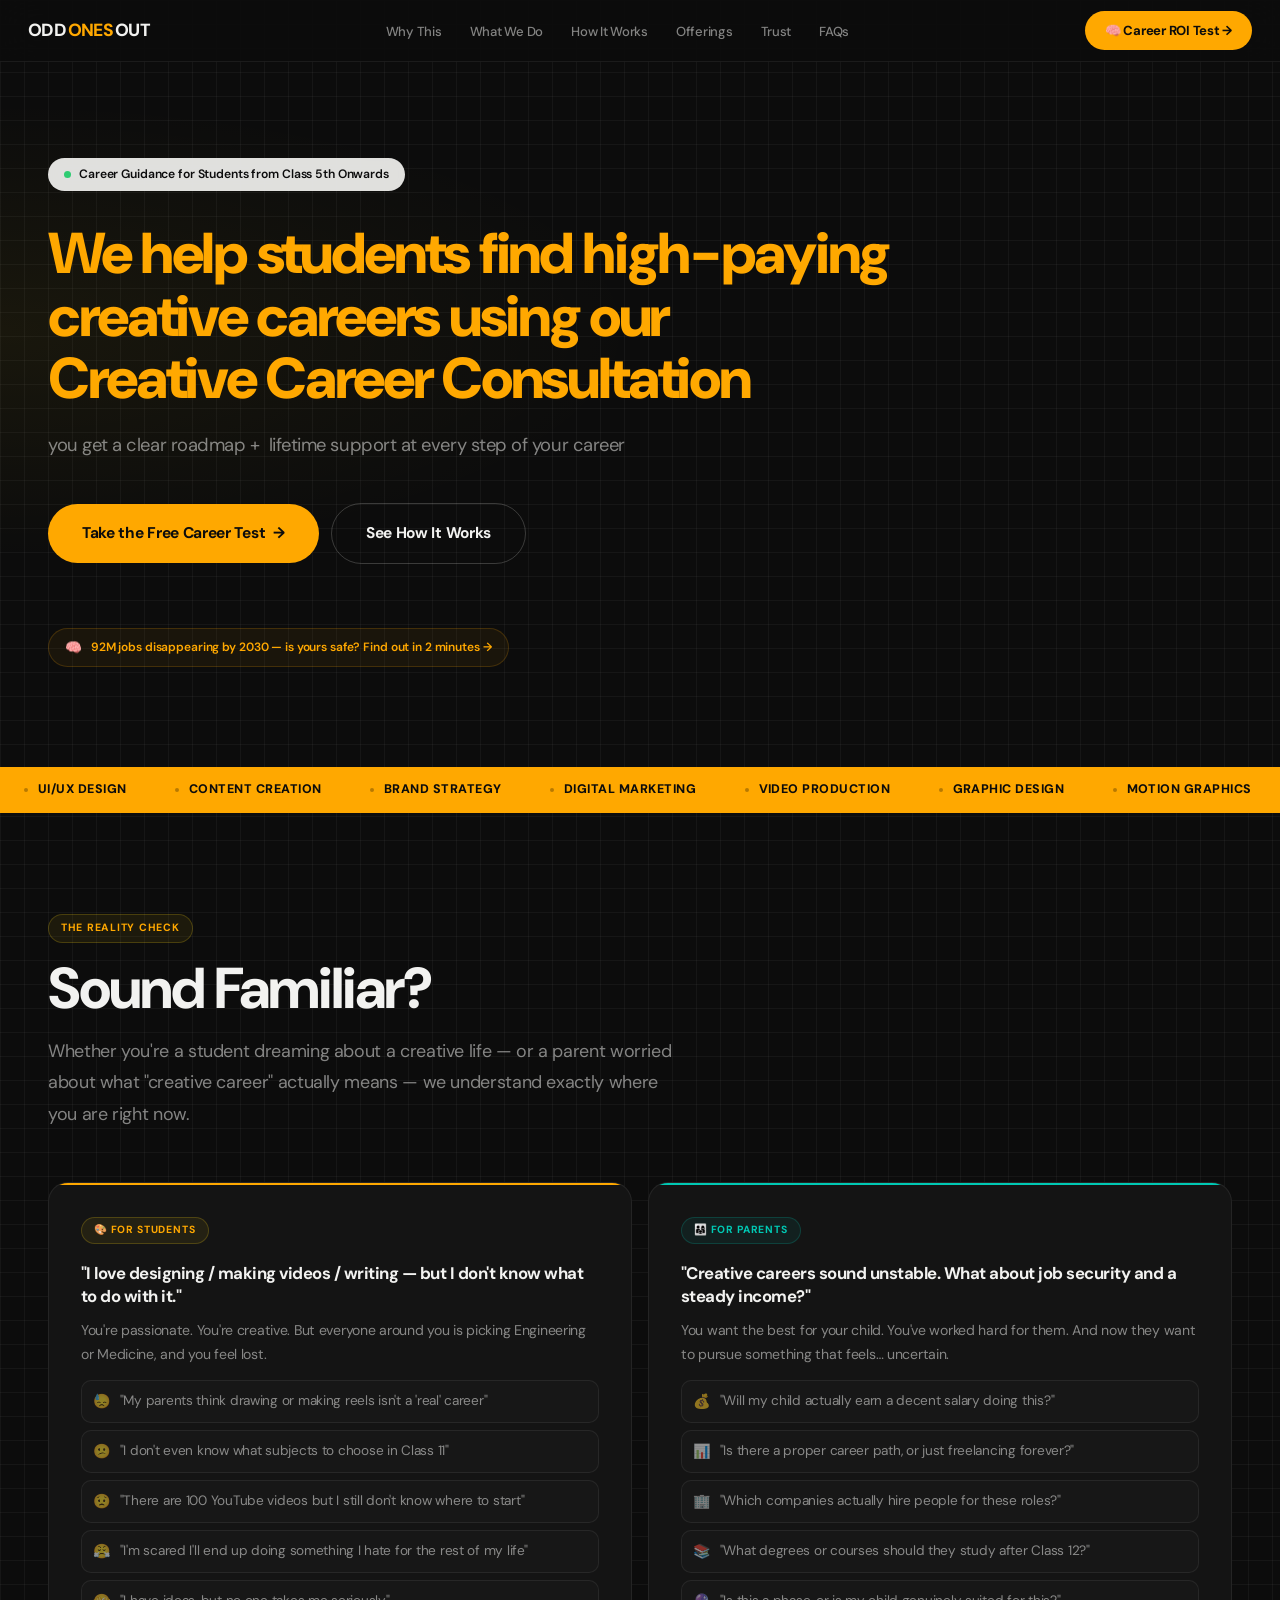
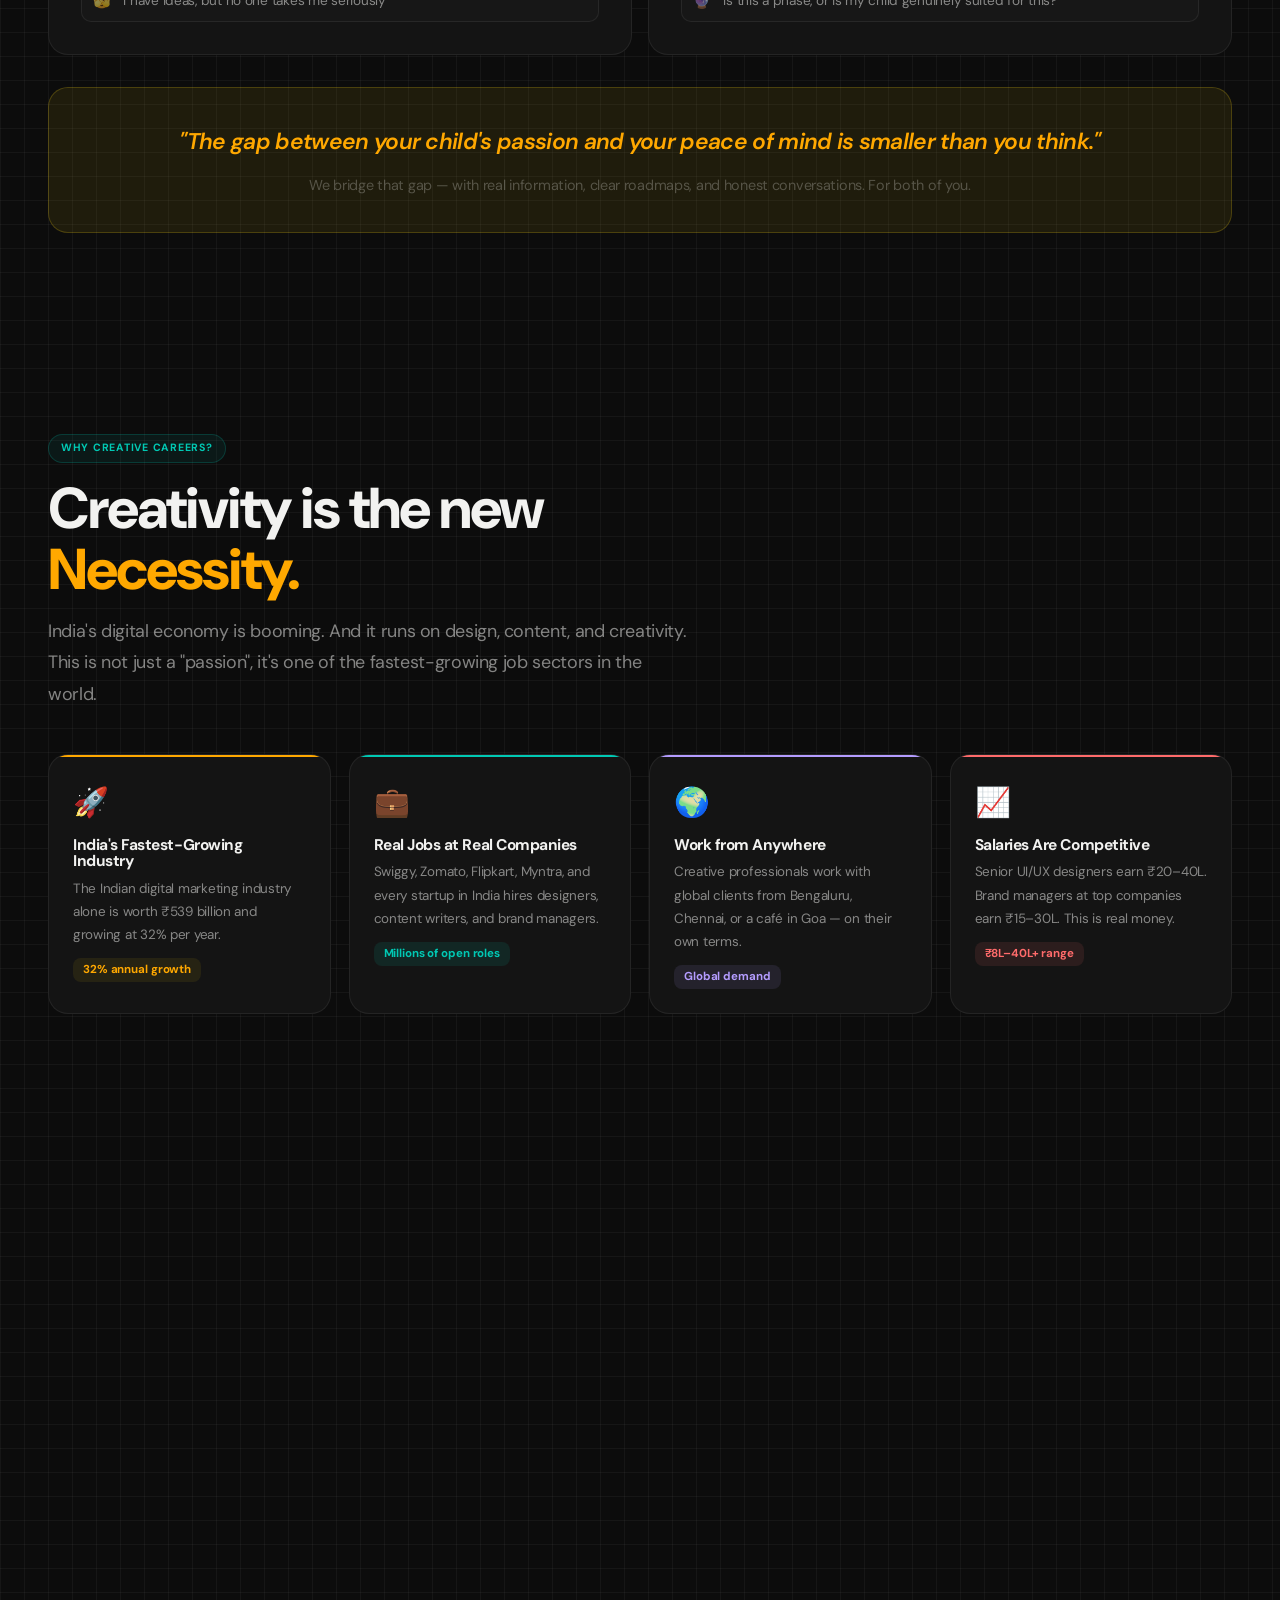
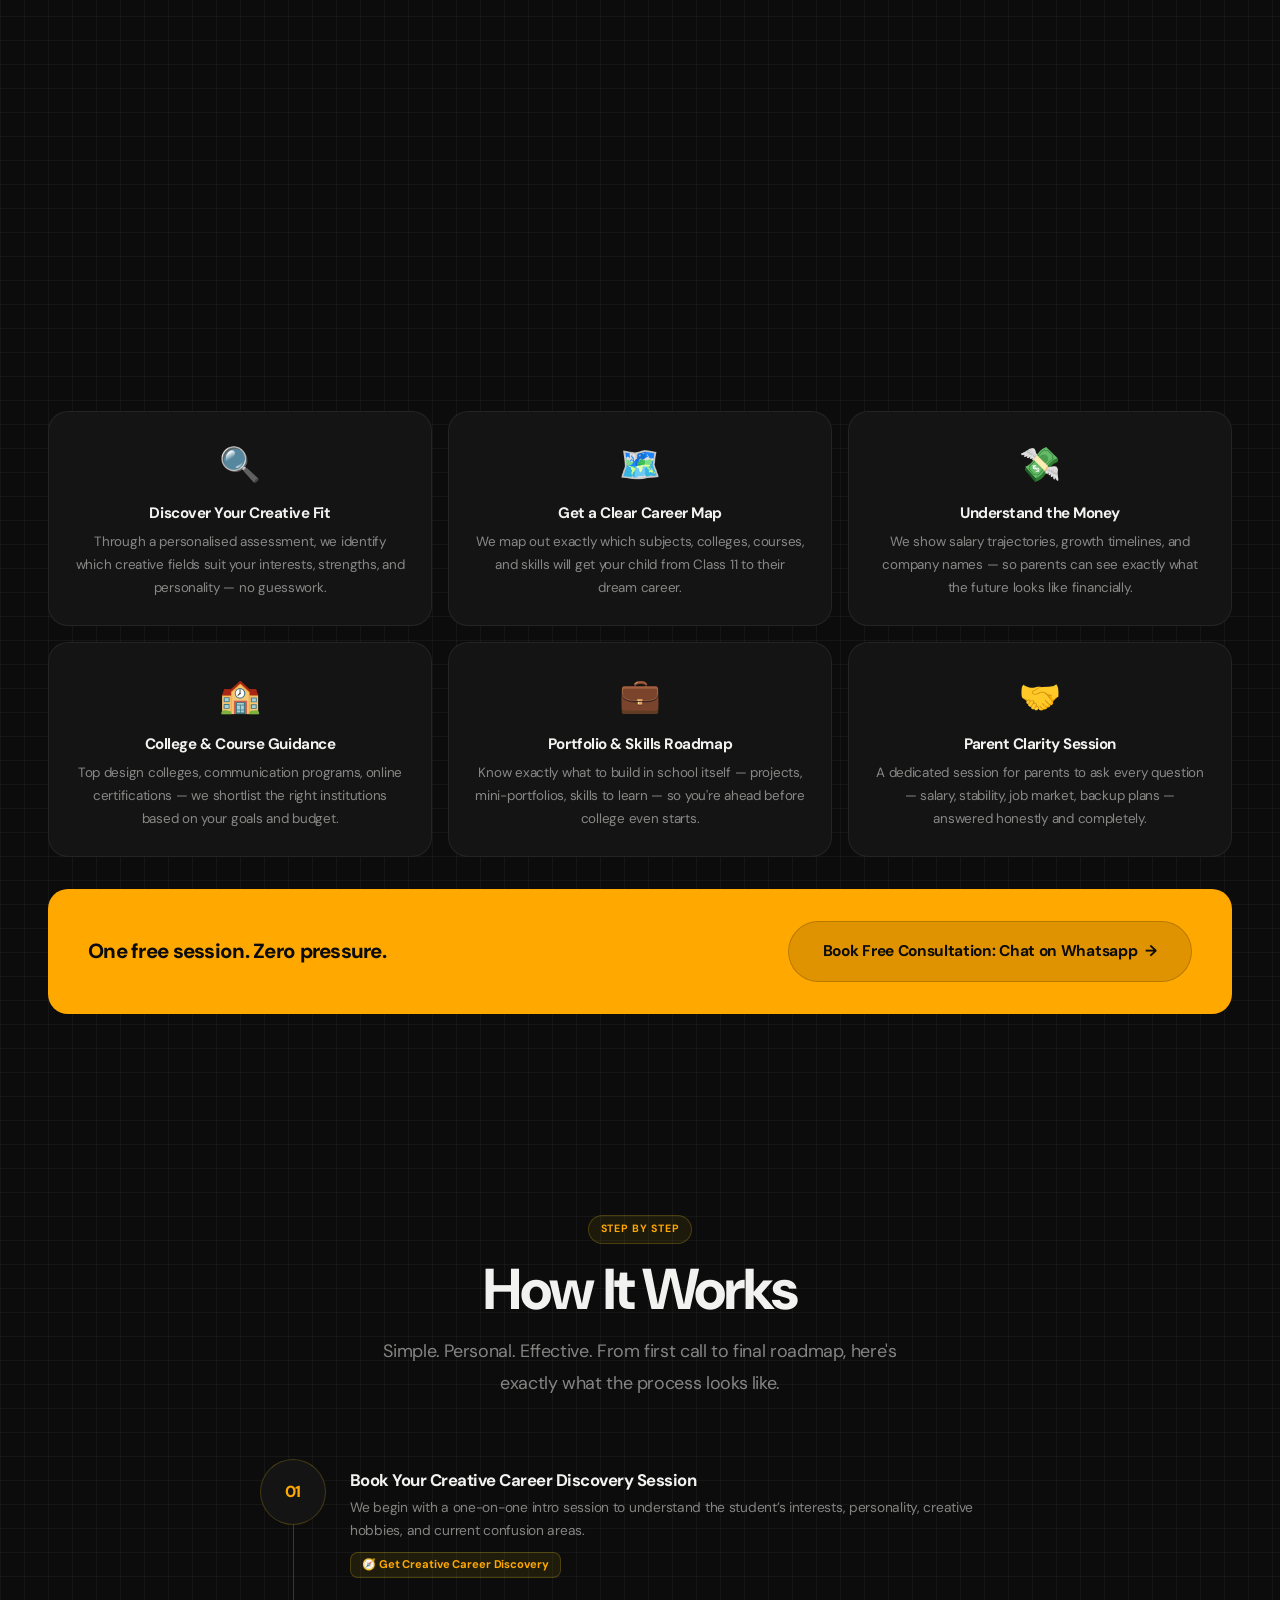
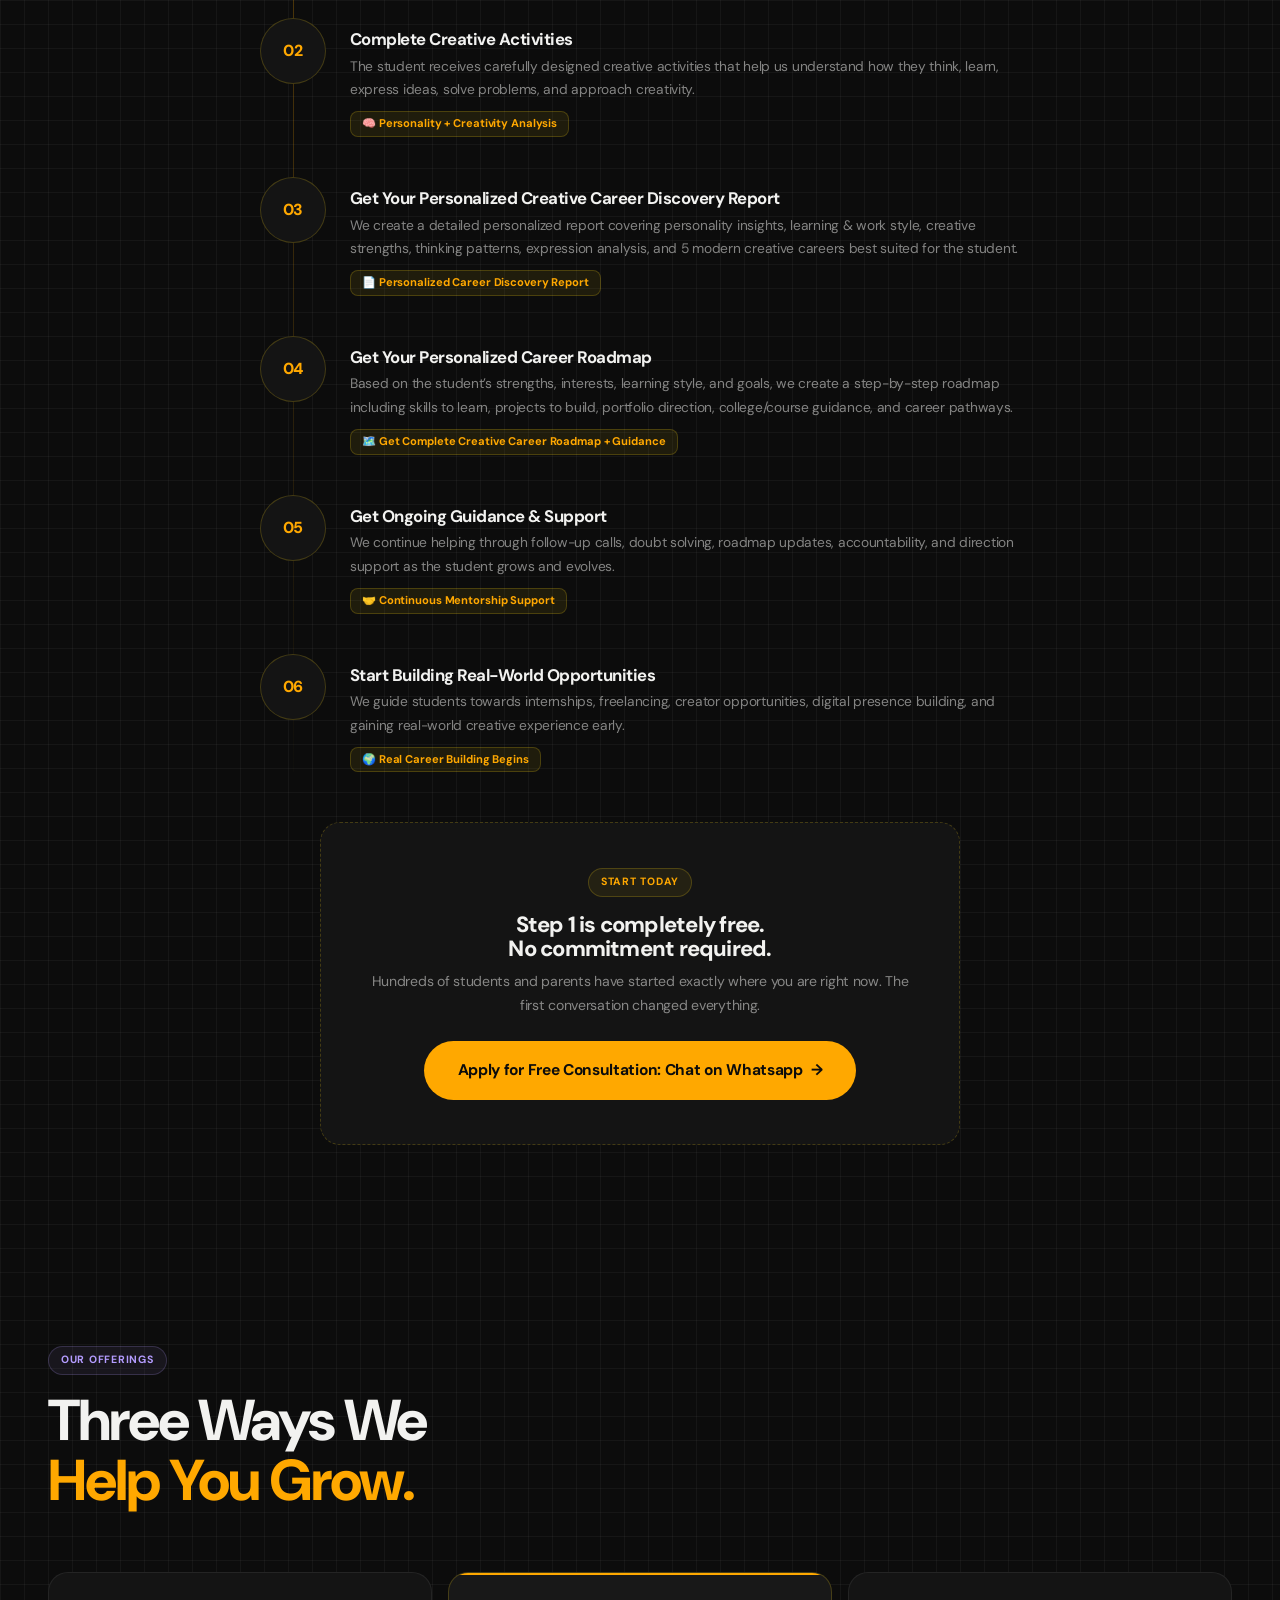
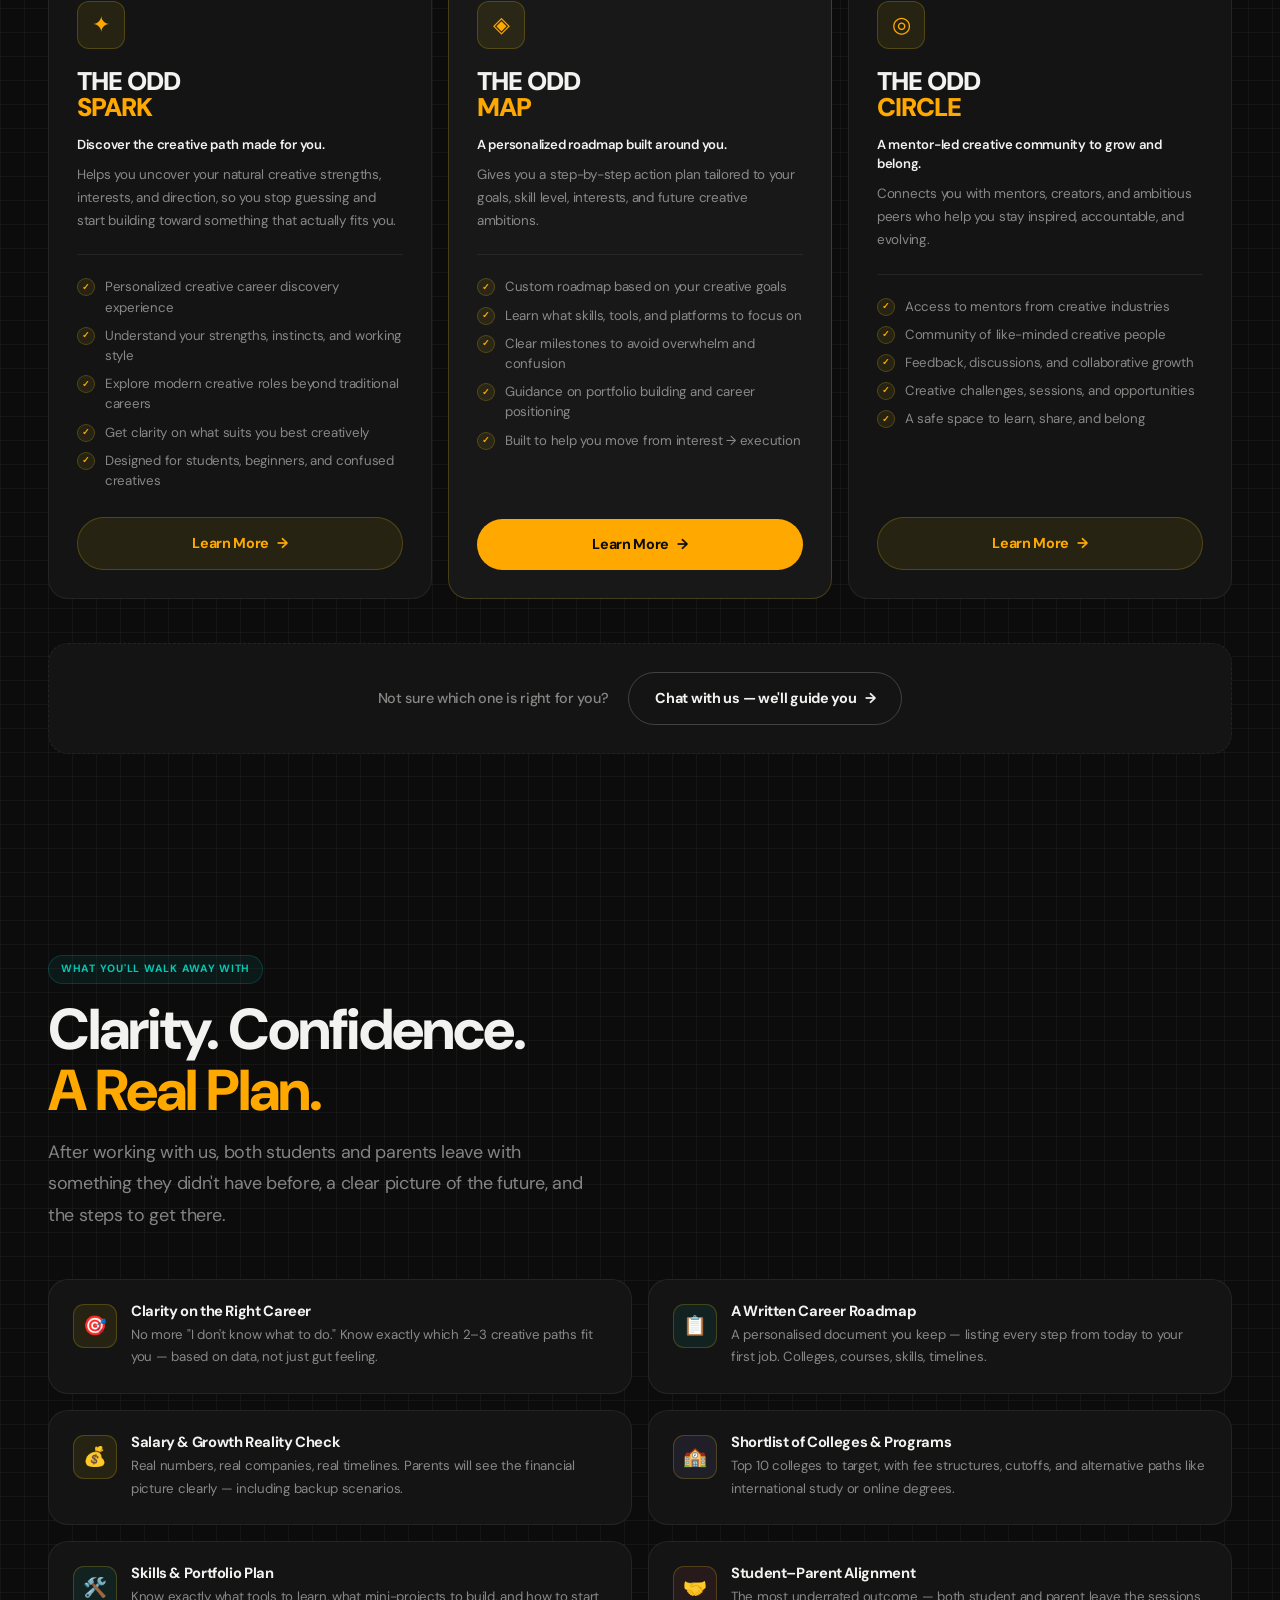
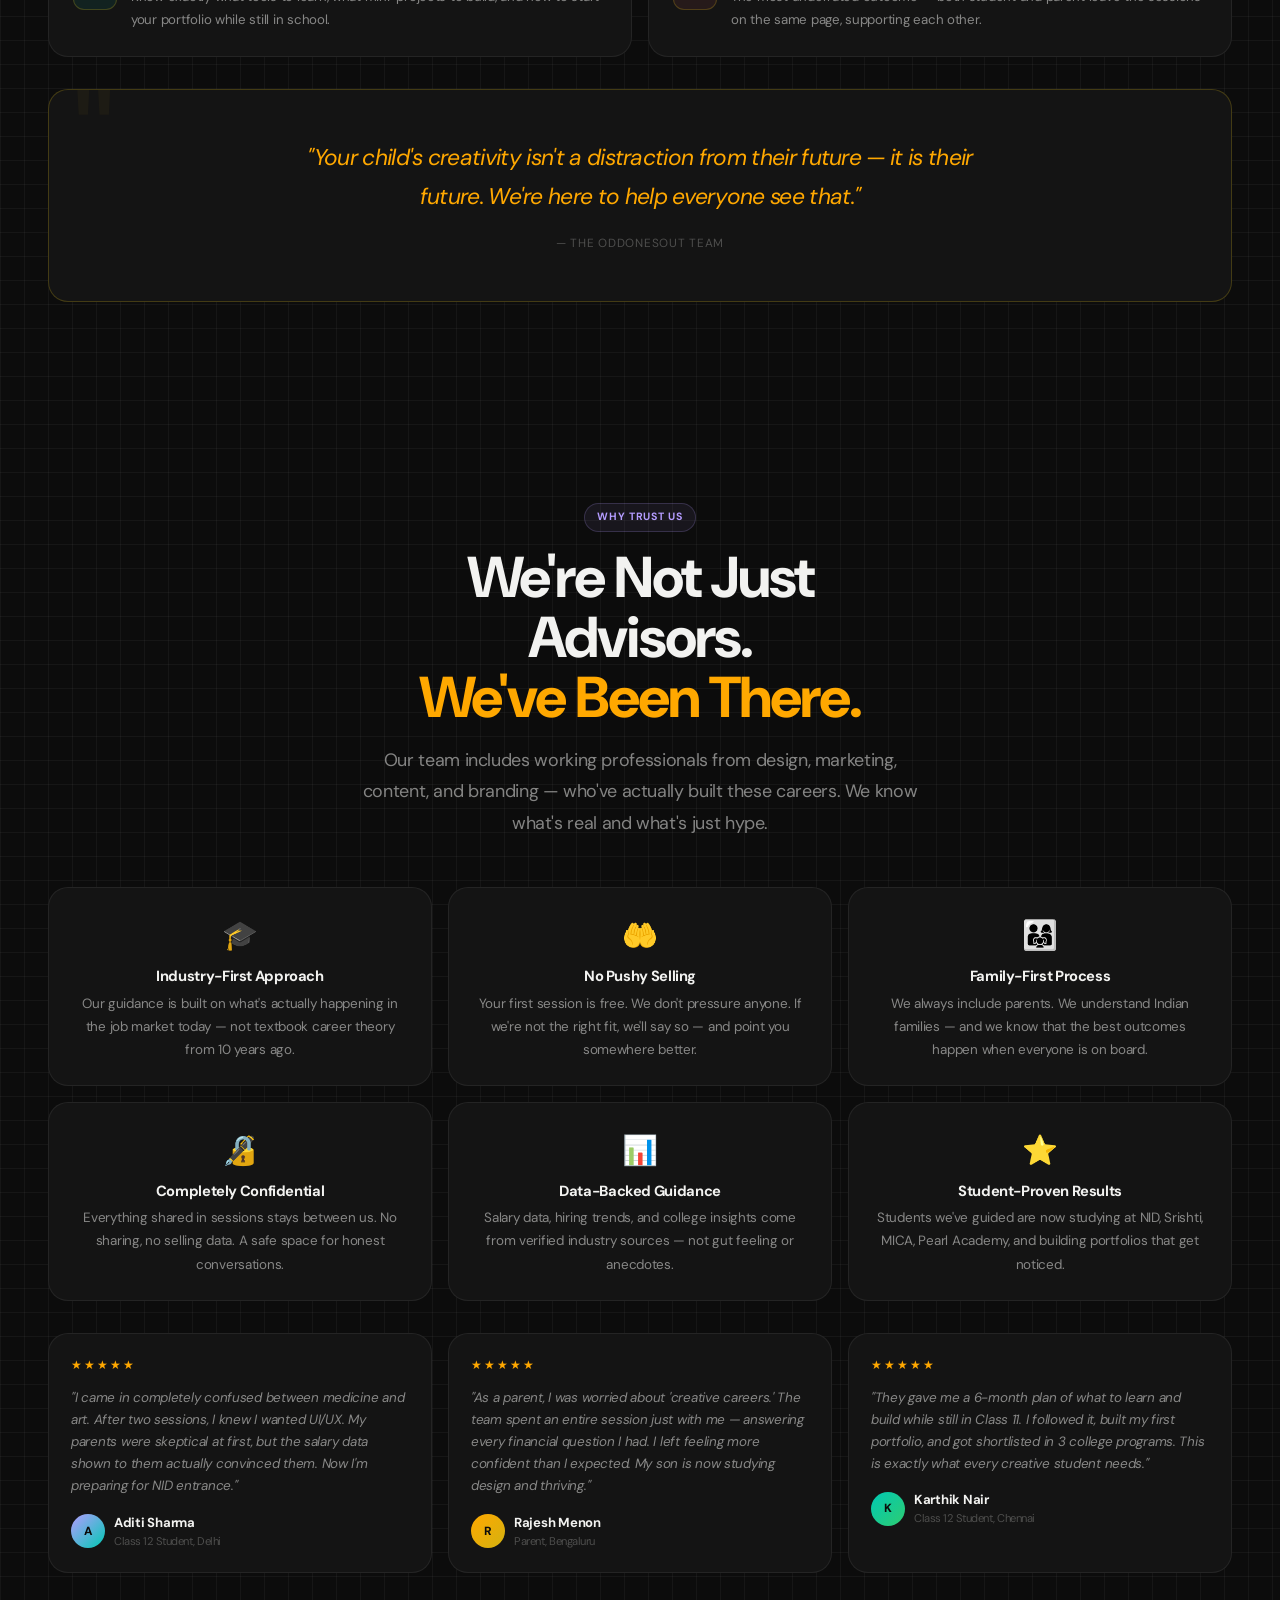
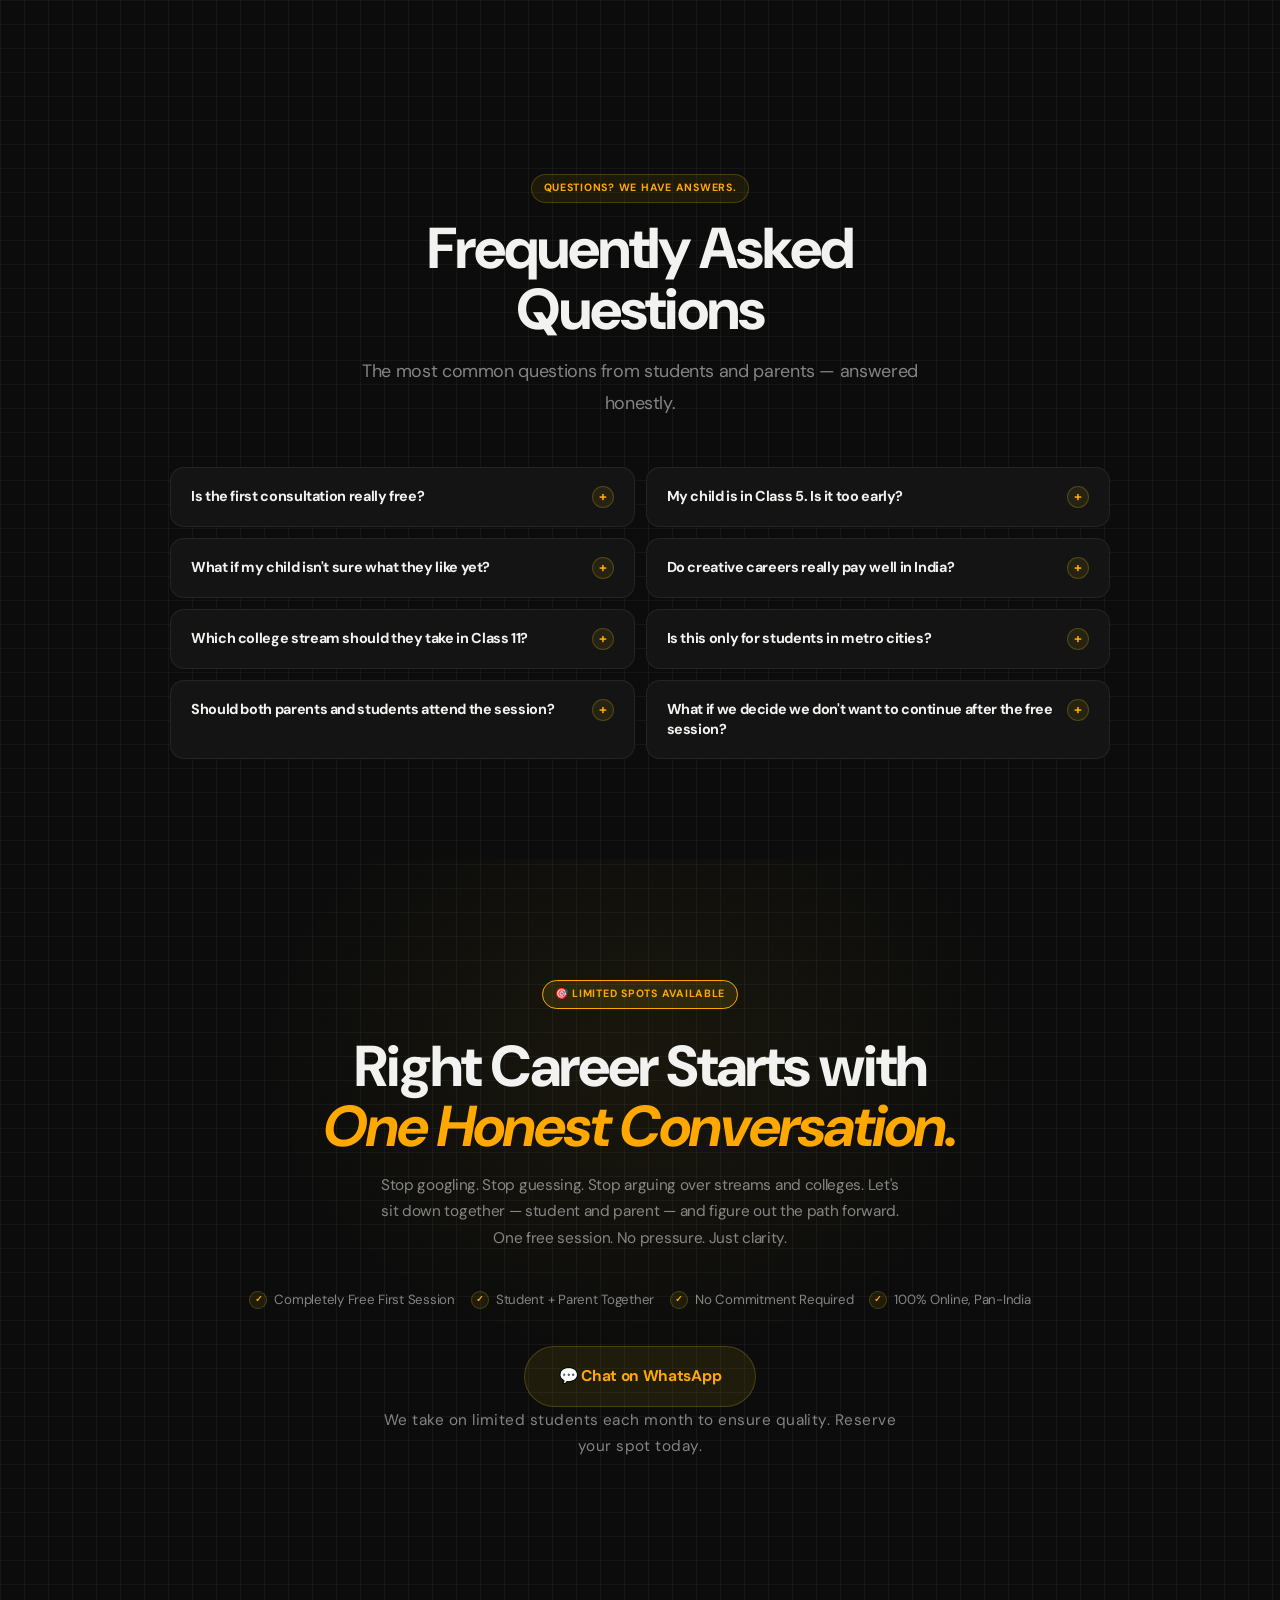
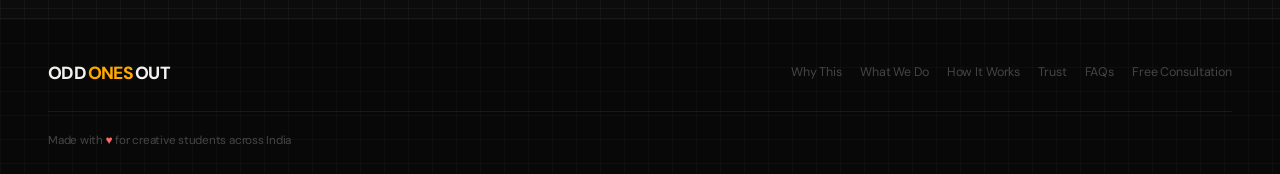
==== commit e3ce20db: "modified offerings" ====
--- a/index.html
+++ b/index.html
@@ -483,7 +483,7 @@
       <!-- OFFER 2: THE ODD MAP -->
       <div class="offering-card offering-map offering-featured fade-up fade-up-delay-1">
         <div class="offering-card-inner">
-          <div class="offering-featured-pill">Most Popular</div>
+          <!-- <div class="offering-featured-pill">Most Popular</div> -->
           <div class="offering-icon-wrap offering-icon-map">
             <span class="offering-icon">◈</span>
           </div>
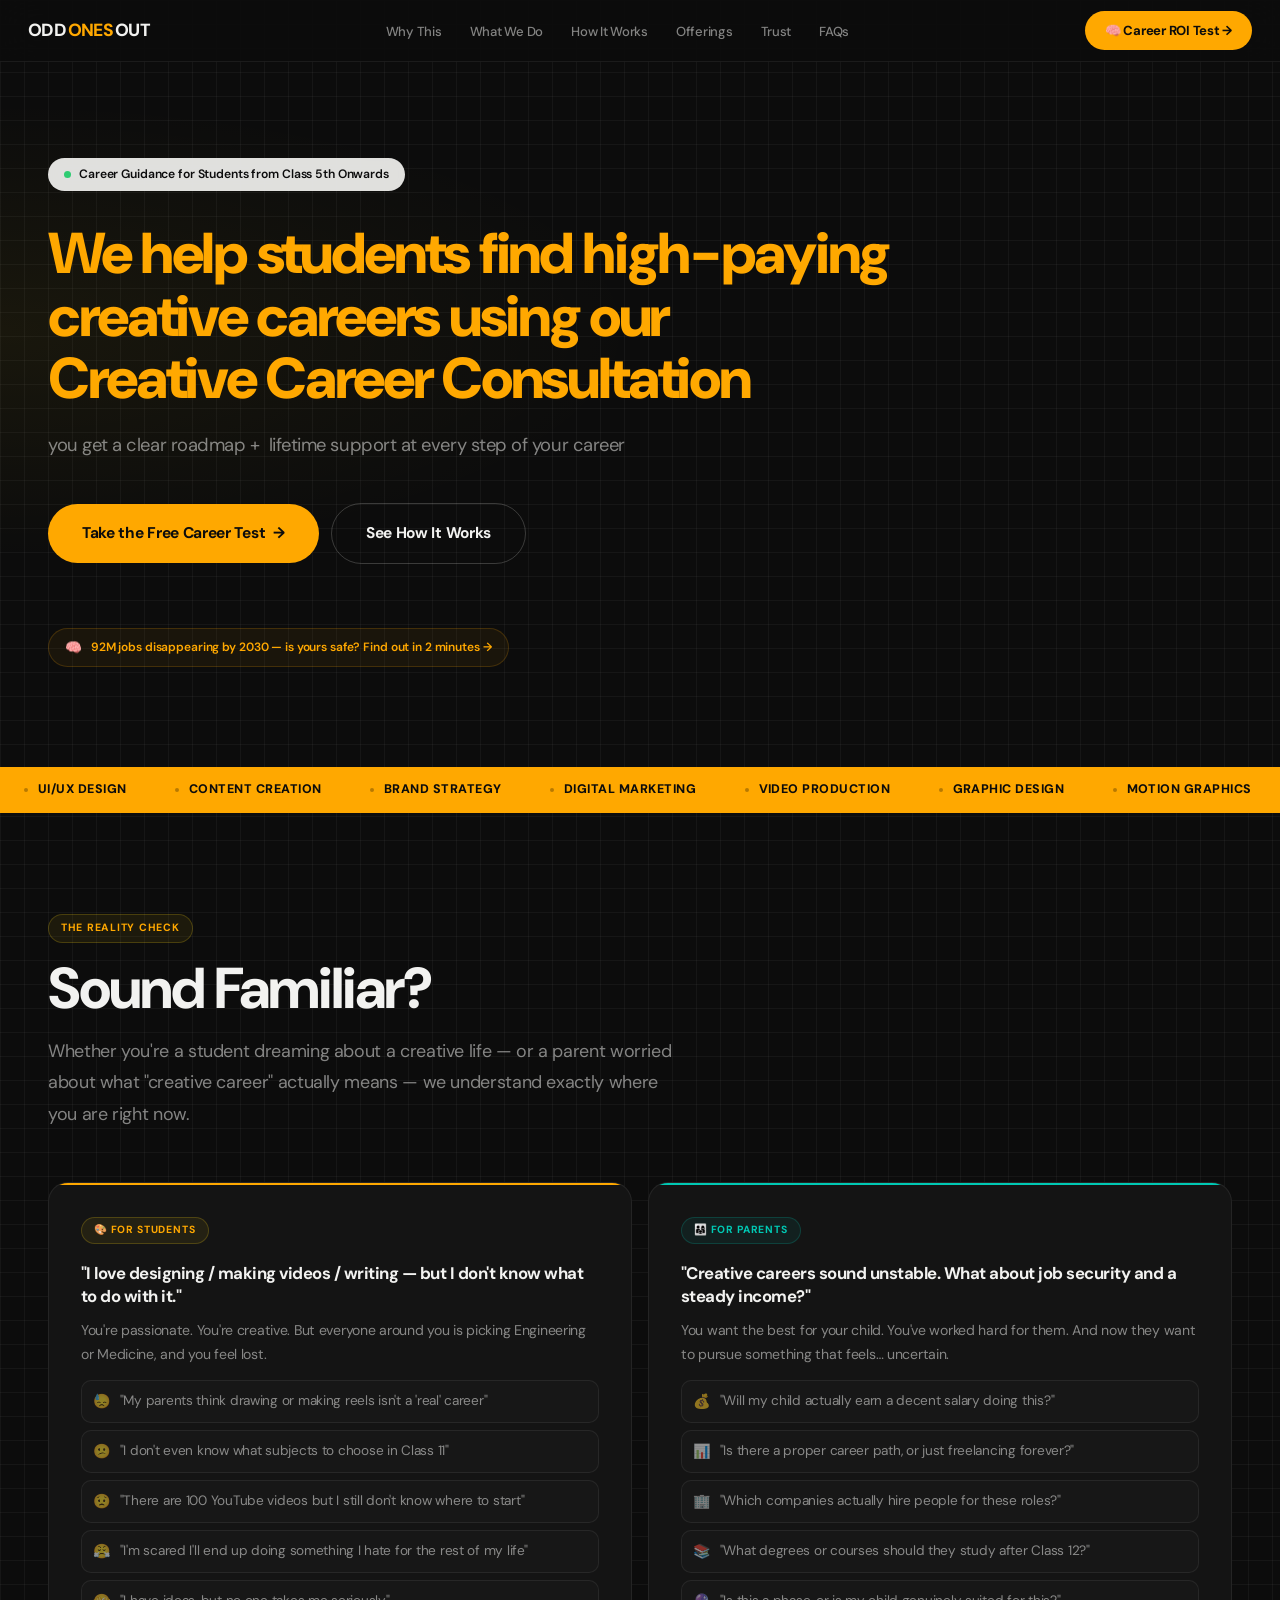
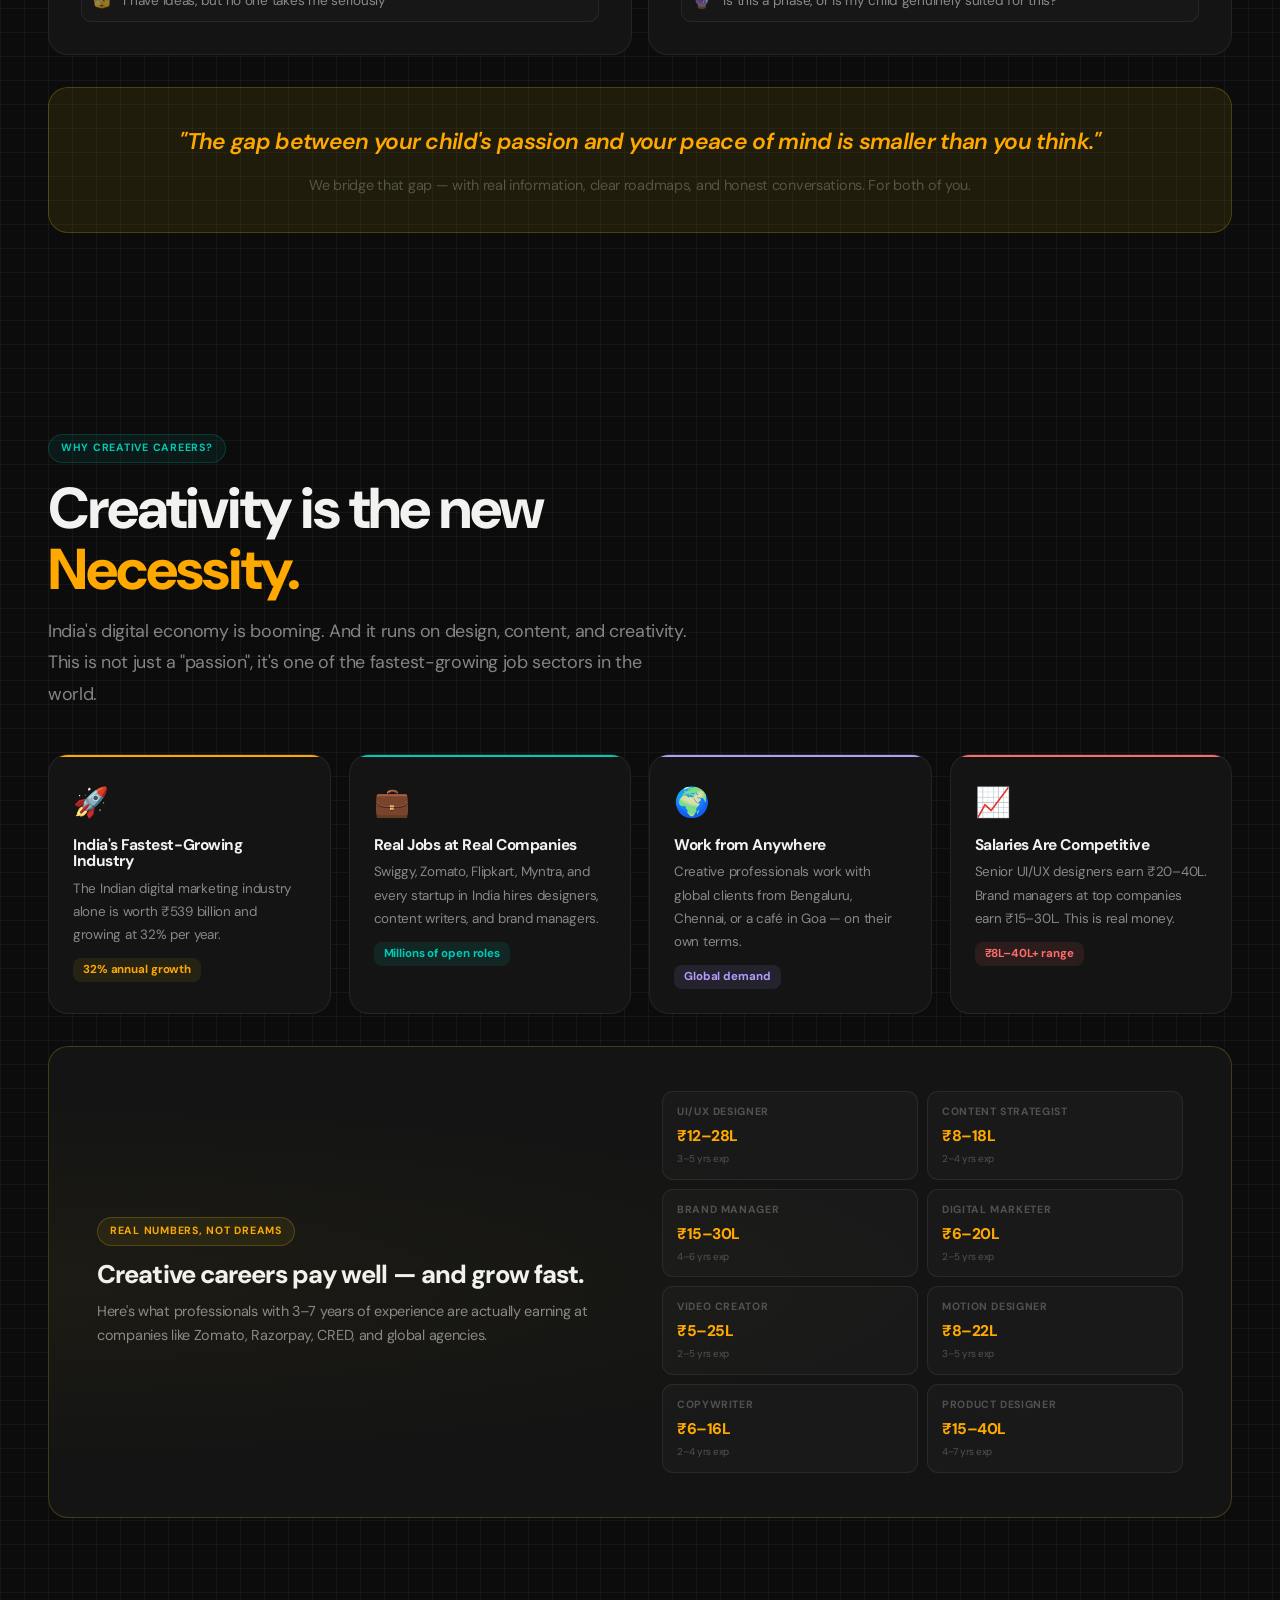
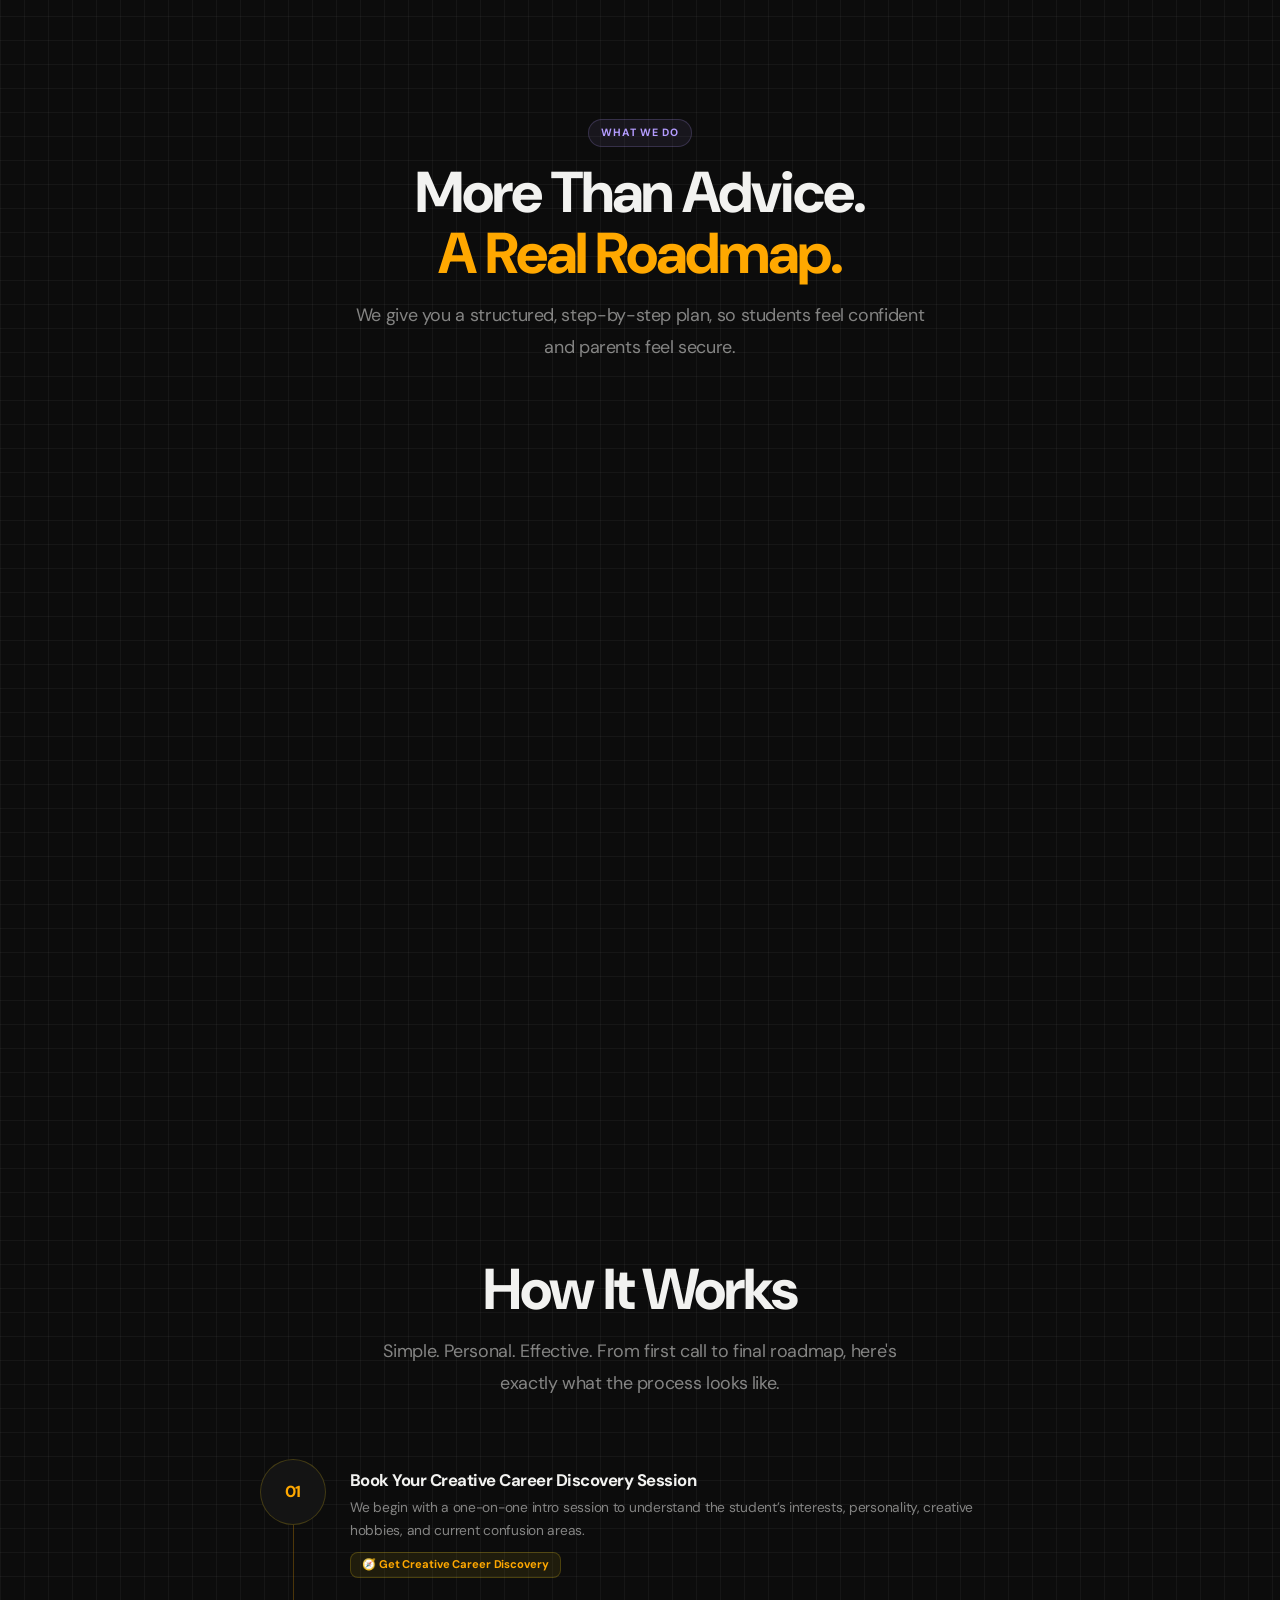
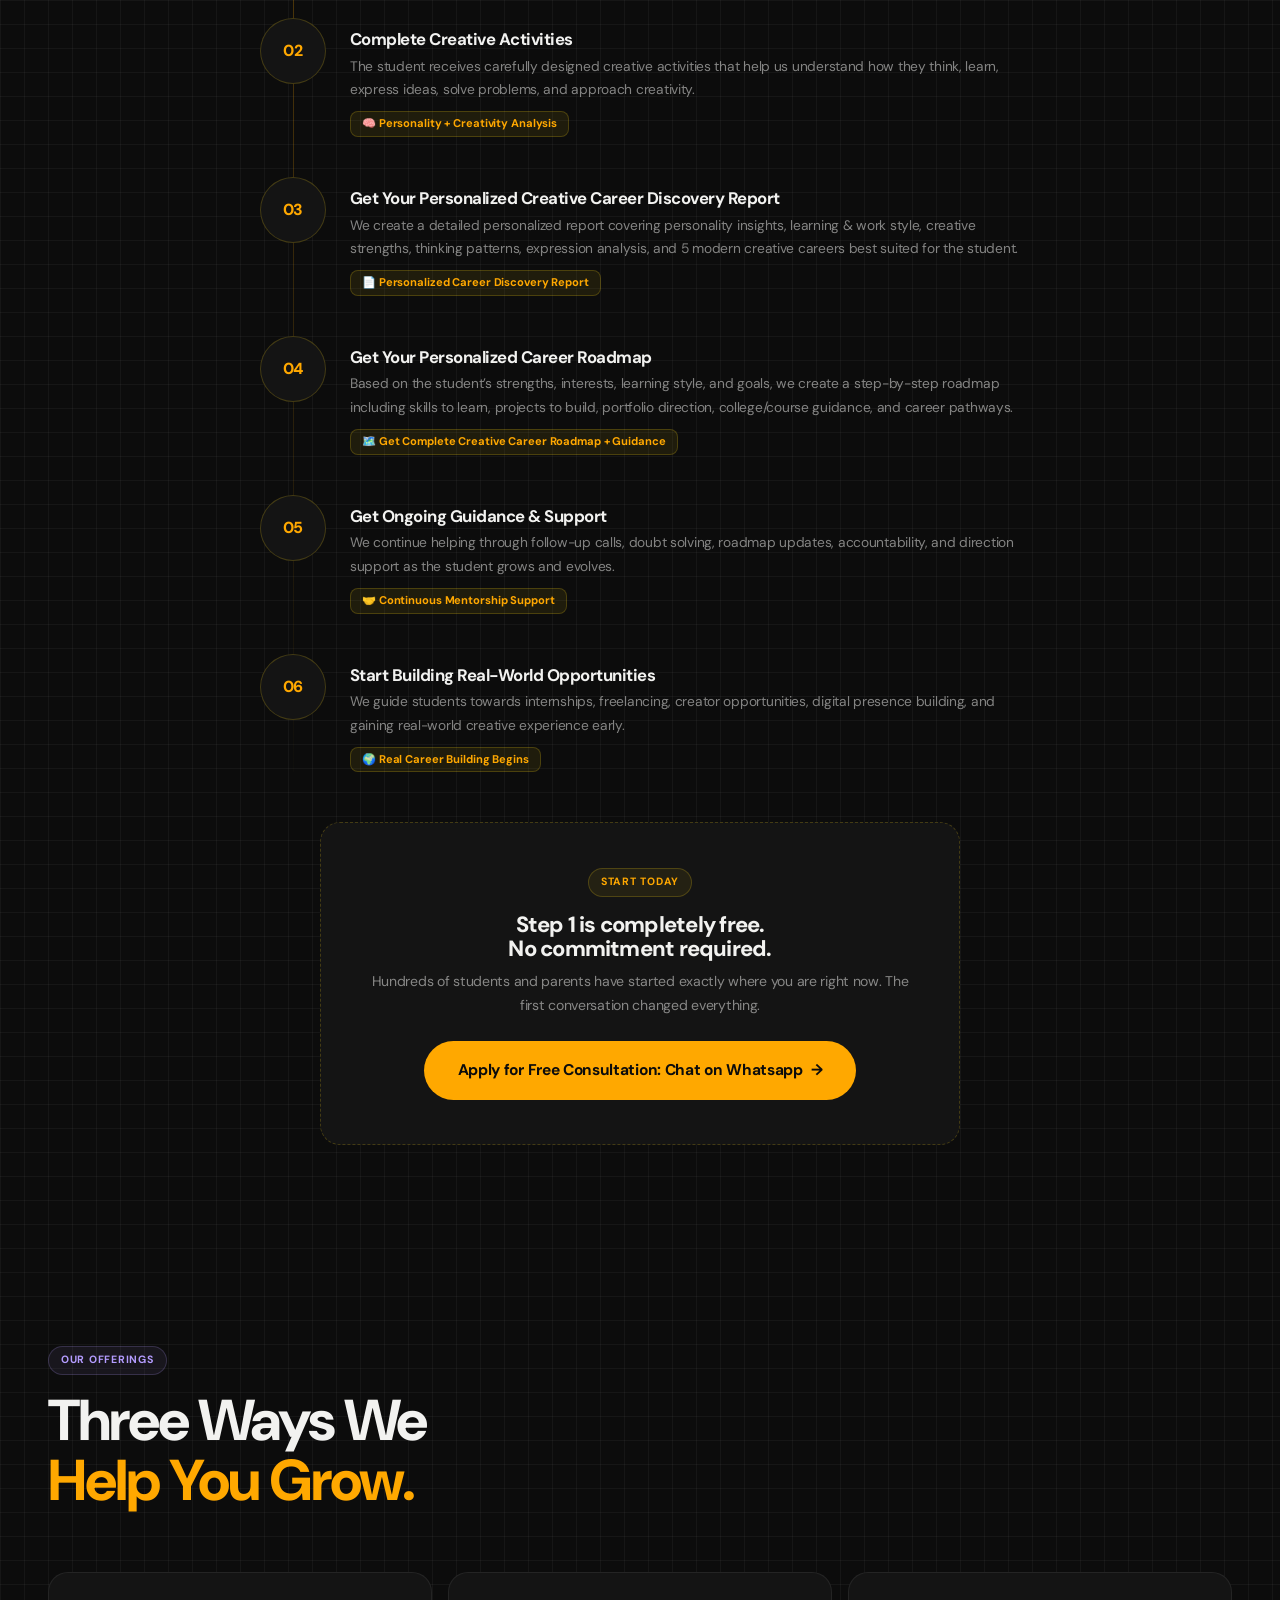
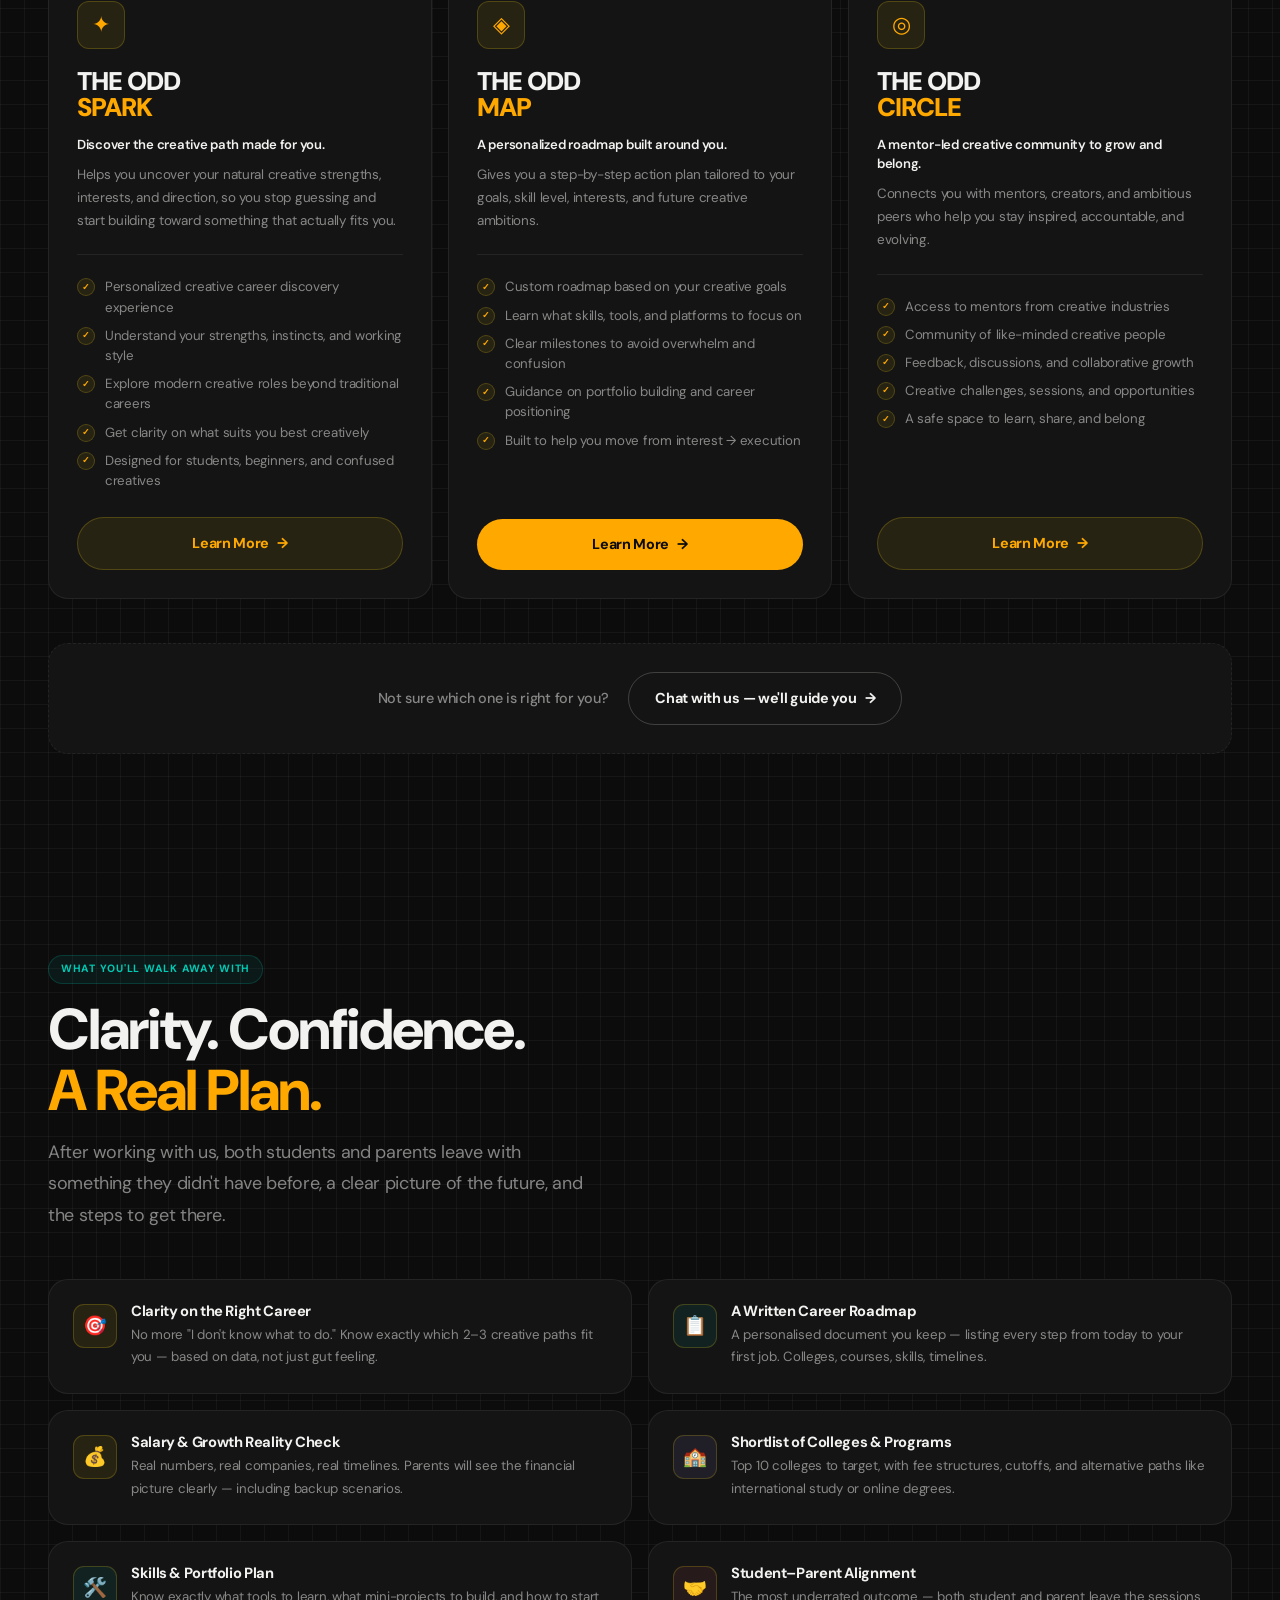
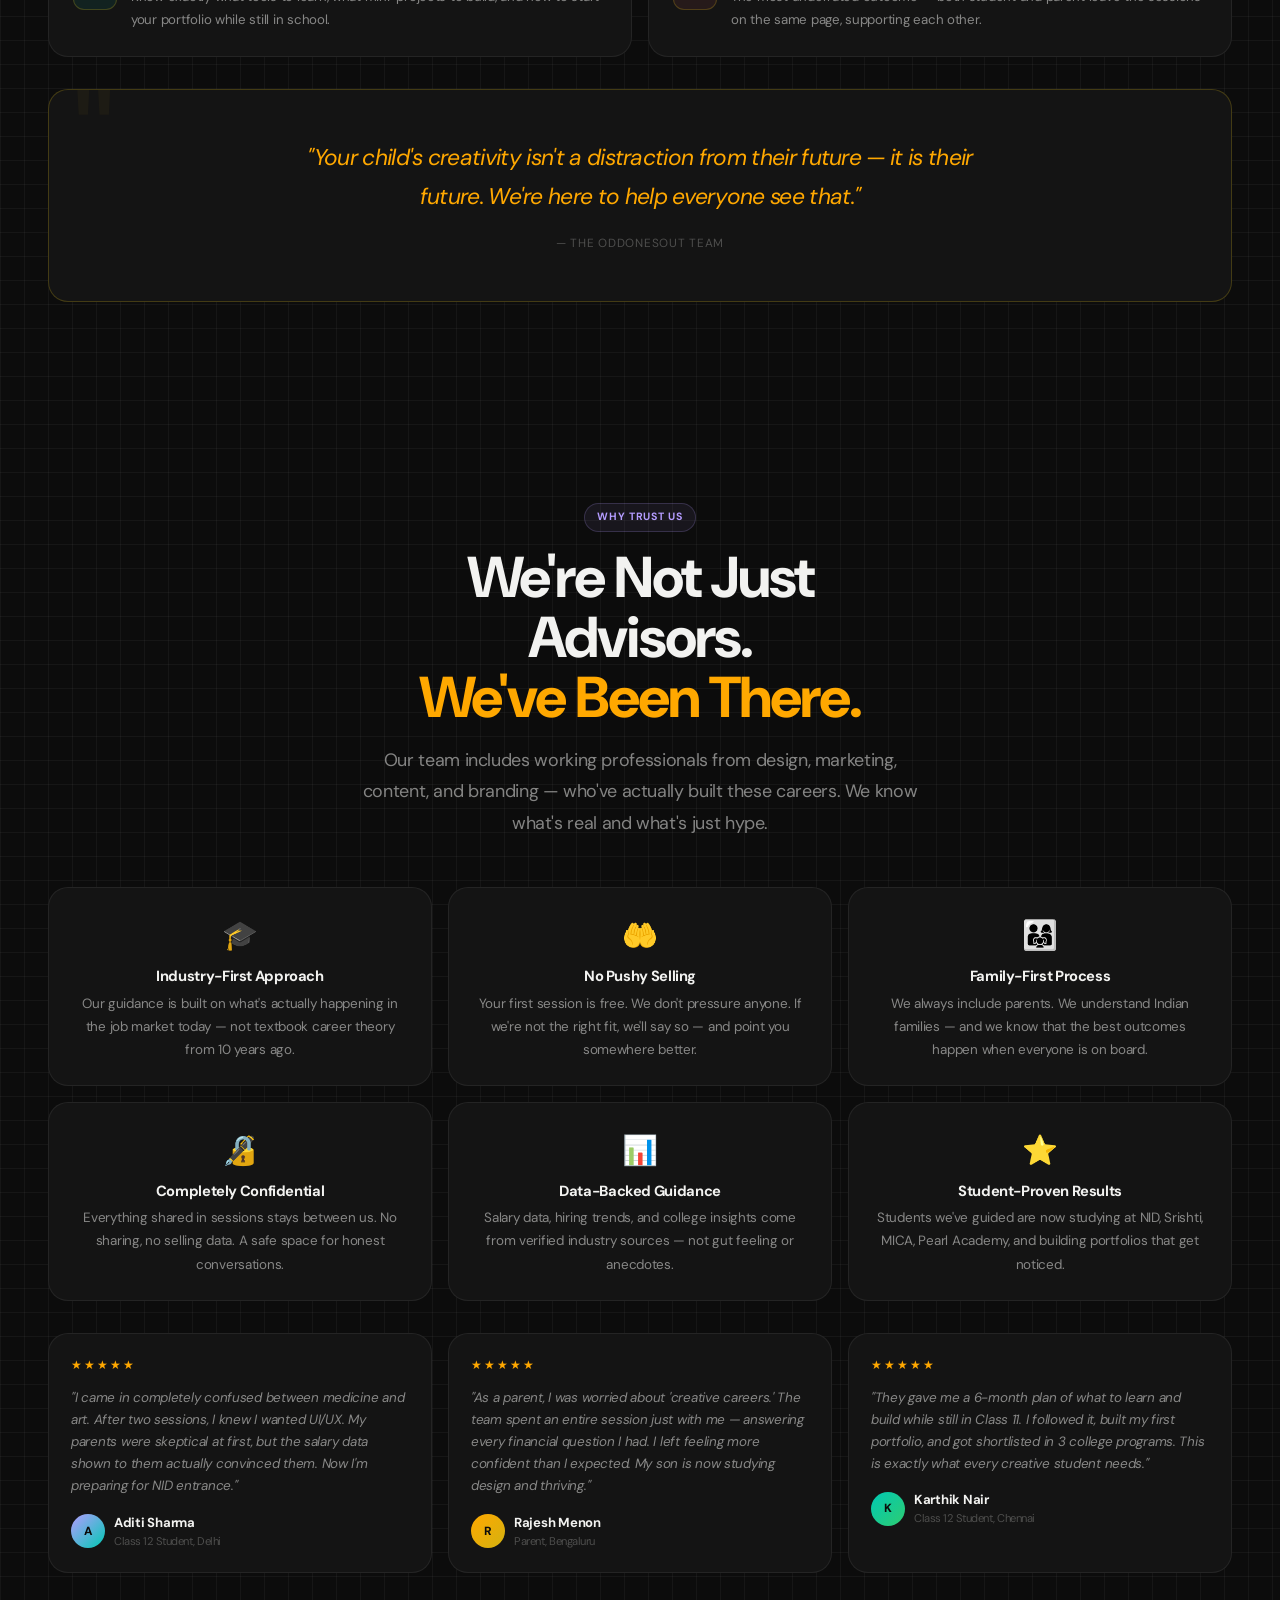
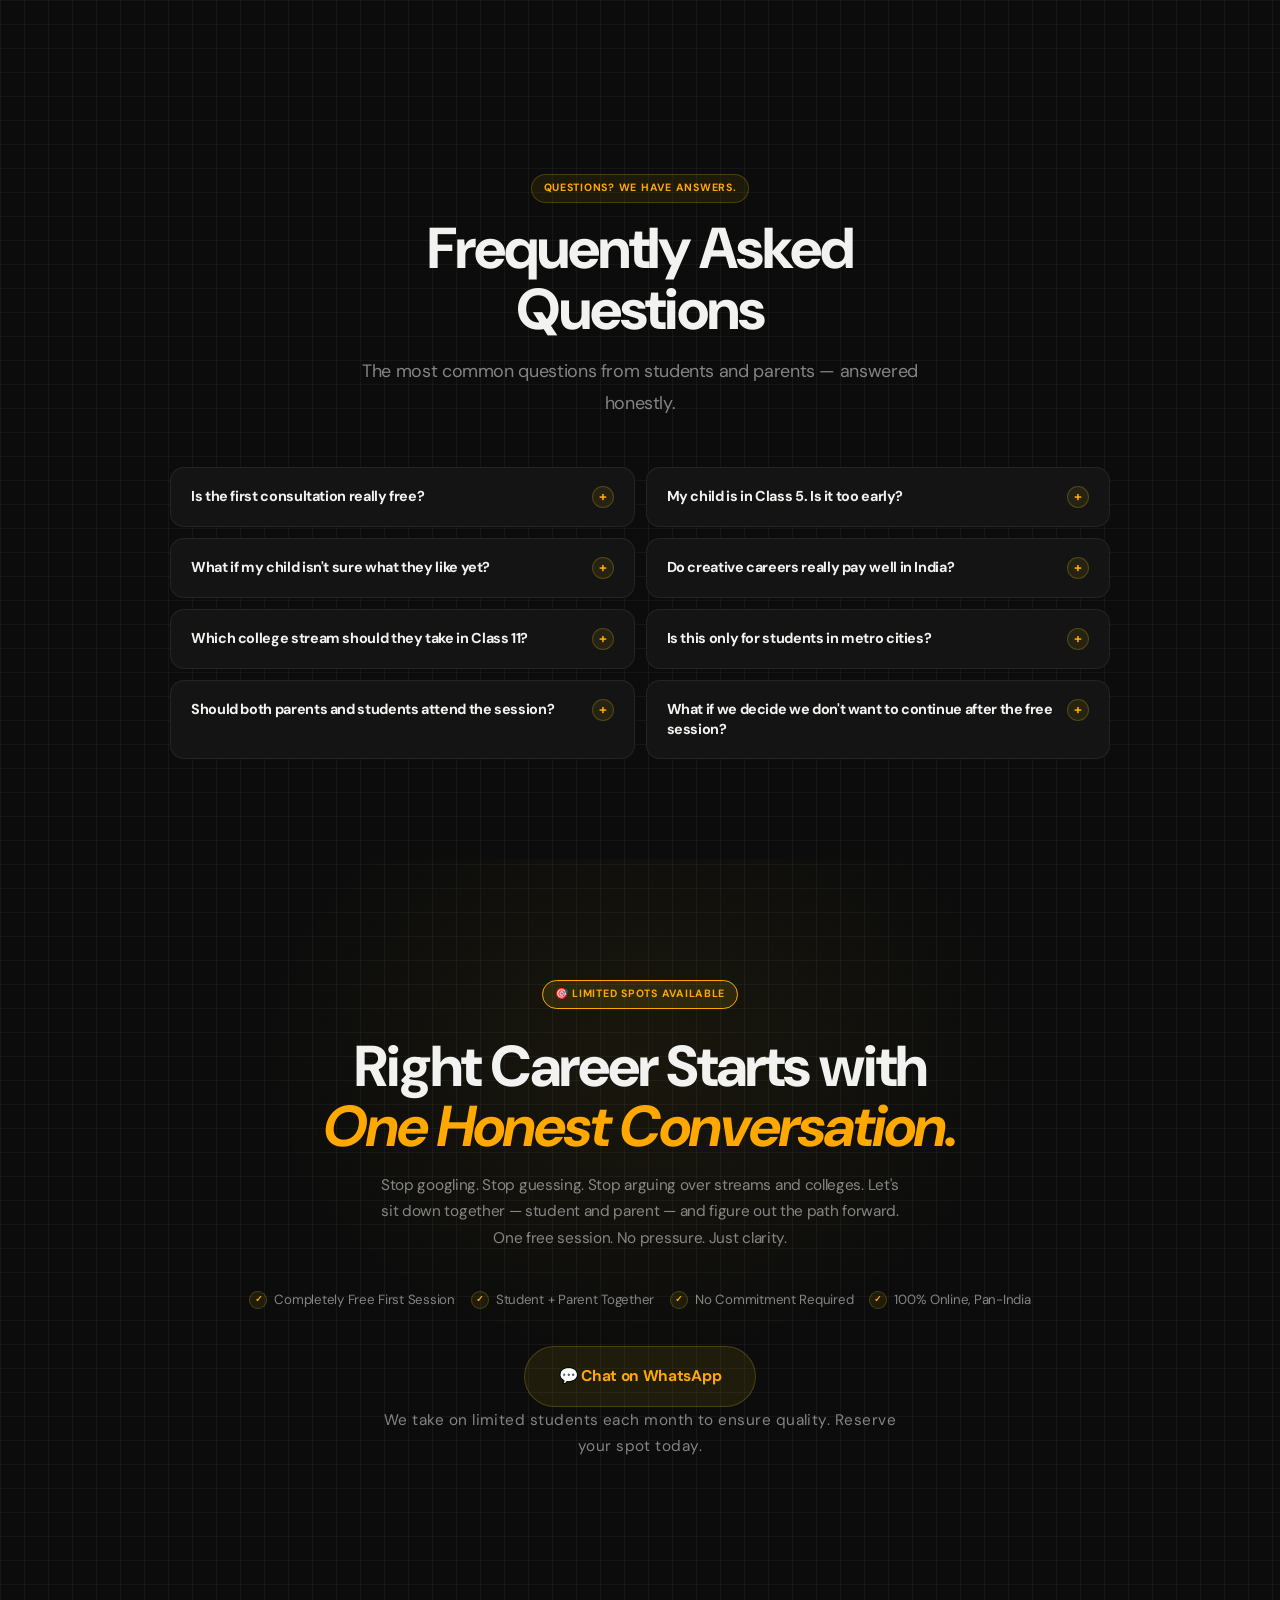
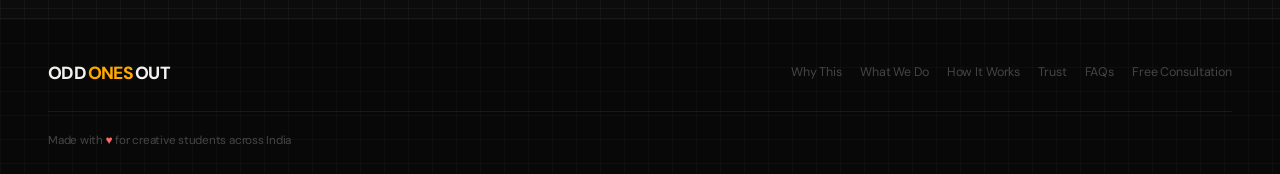
==== commit aaec79b0: "modified offerings" ====
--- a/index.html
+++ b/index.html
@@ -481,7 +481,7 @@
       </div>
 
       <!-- OFFER 2: THE ODD MAP -->
-      <div class="offering-card offering-map offering-featured fade-up fade-up-delay-1">
+      <div class="offering-card offering-map fade-up fade-up-delay-1">
         <div class="offering-card-inner">
           <!-- <div class="offering-featured-pill">Most Popular</div> -->
           <div class="offering-icon-wrap offering-icon-map">
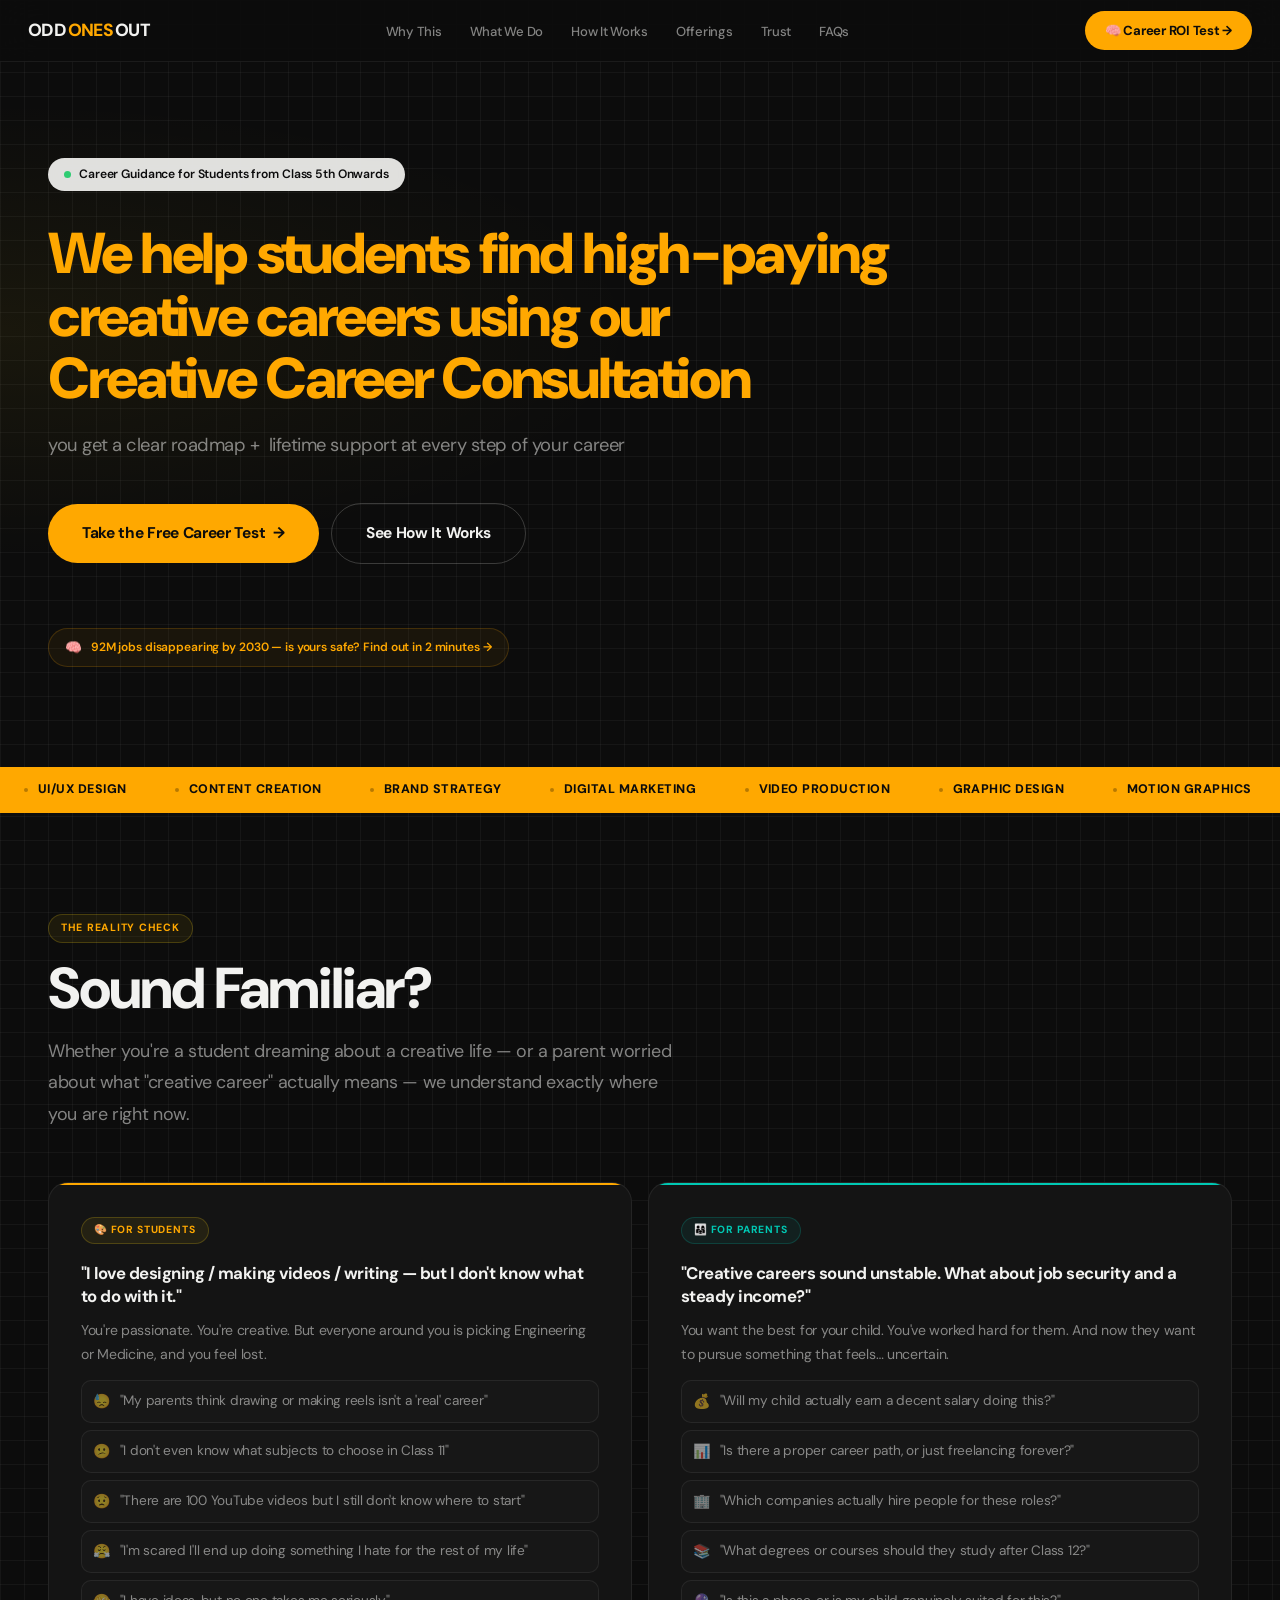
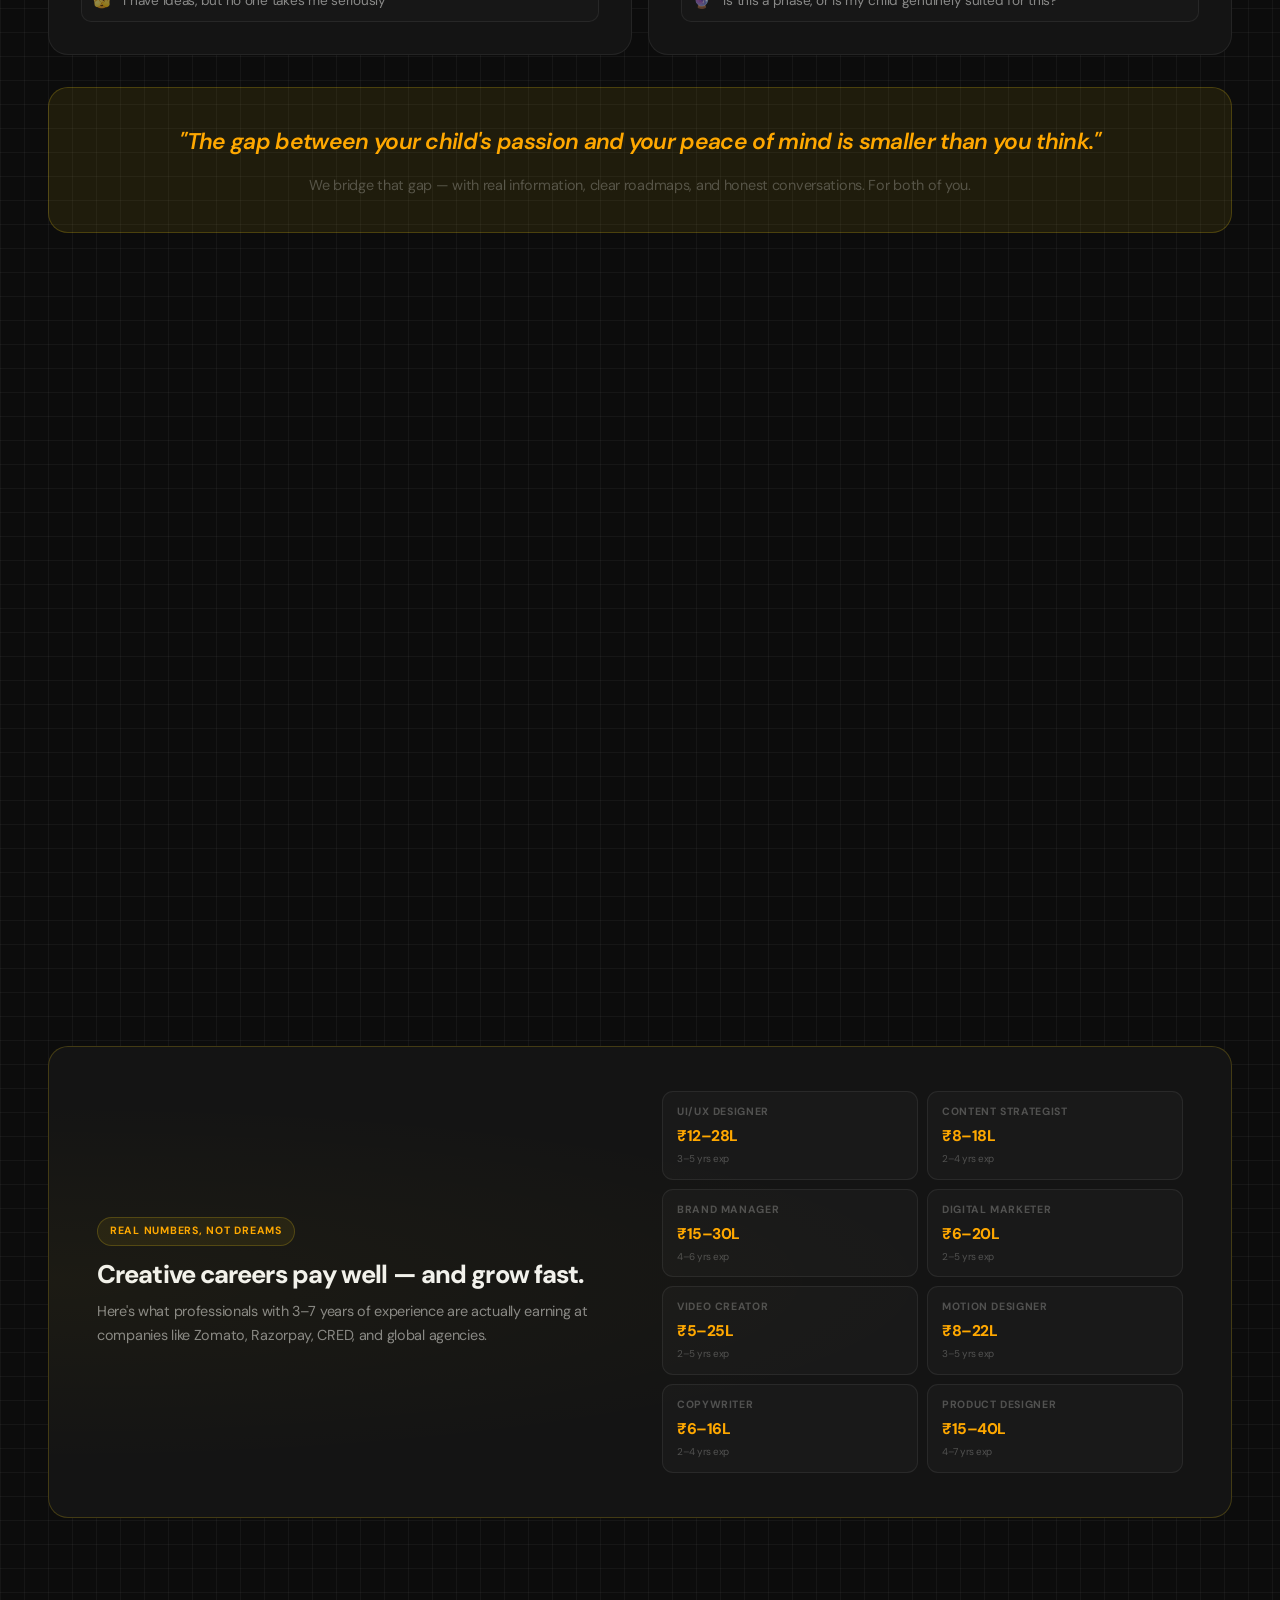
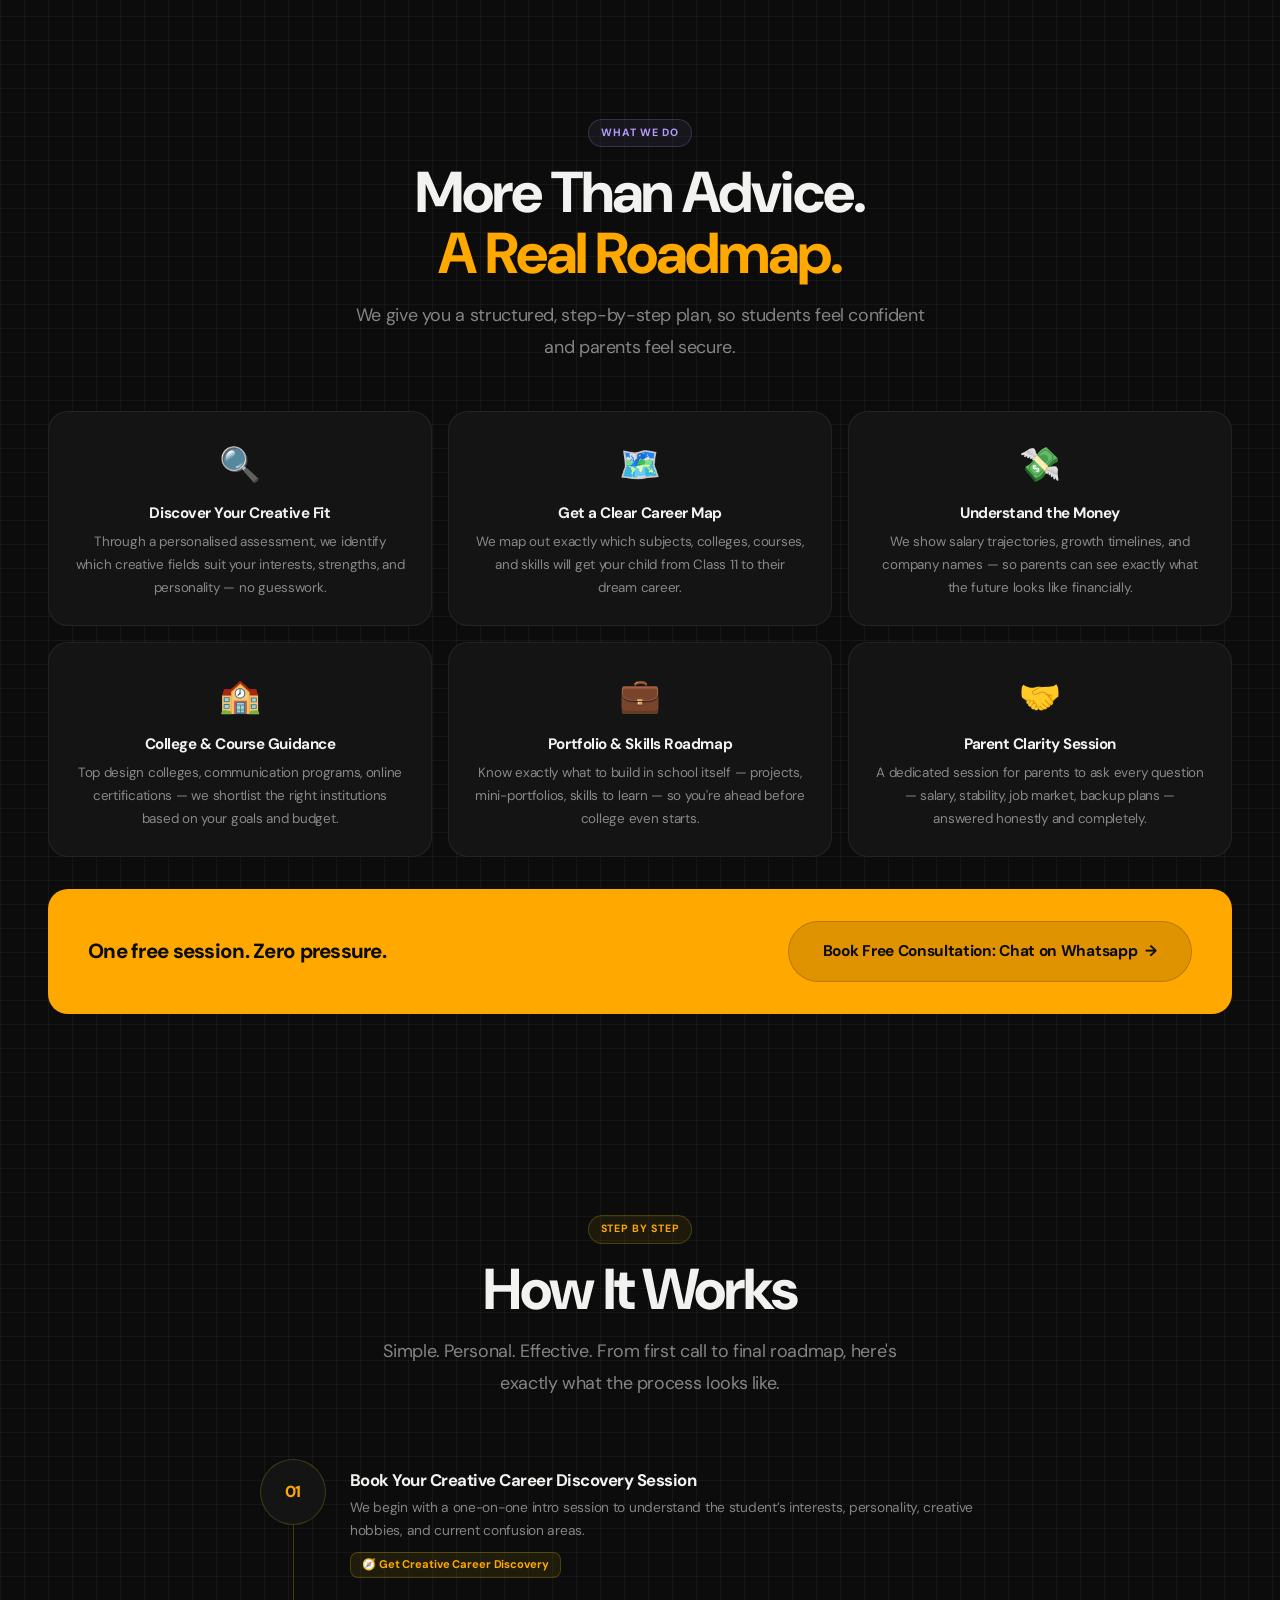
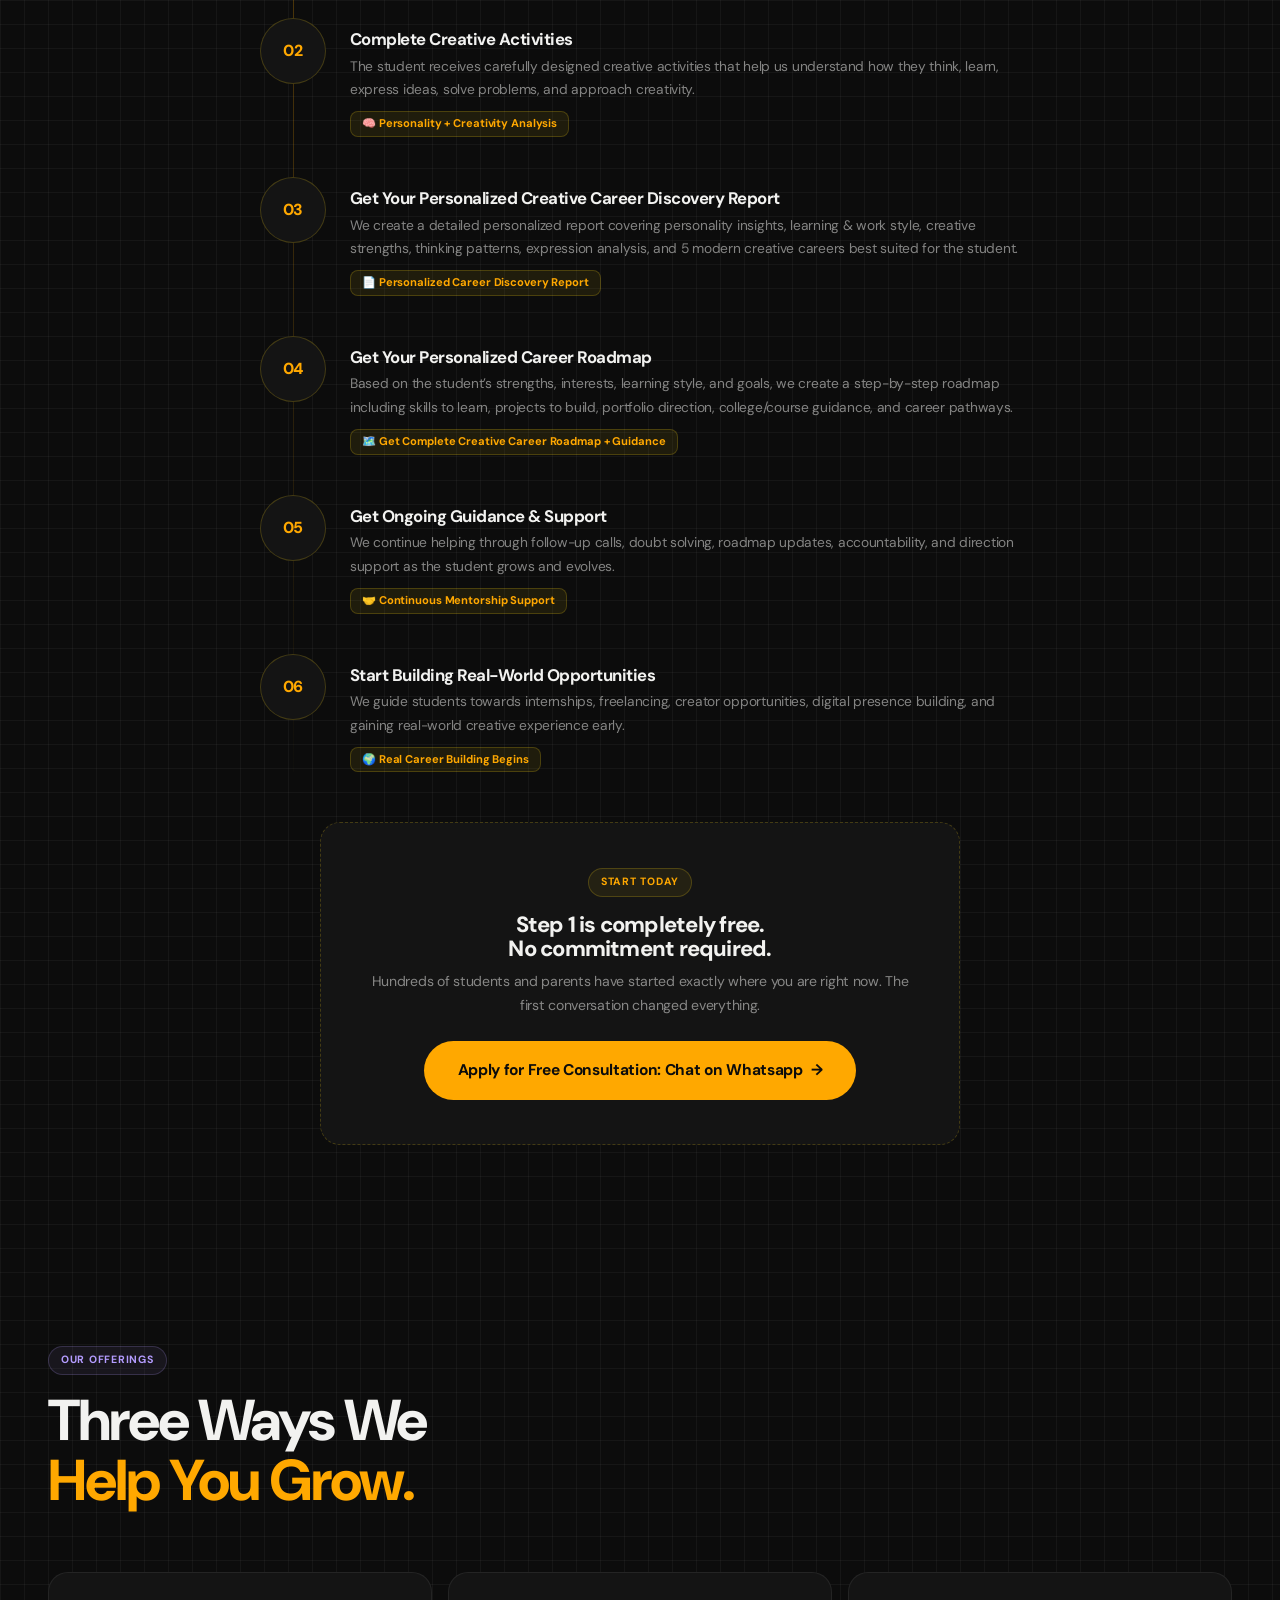
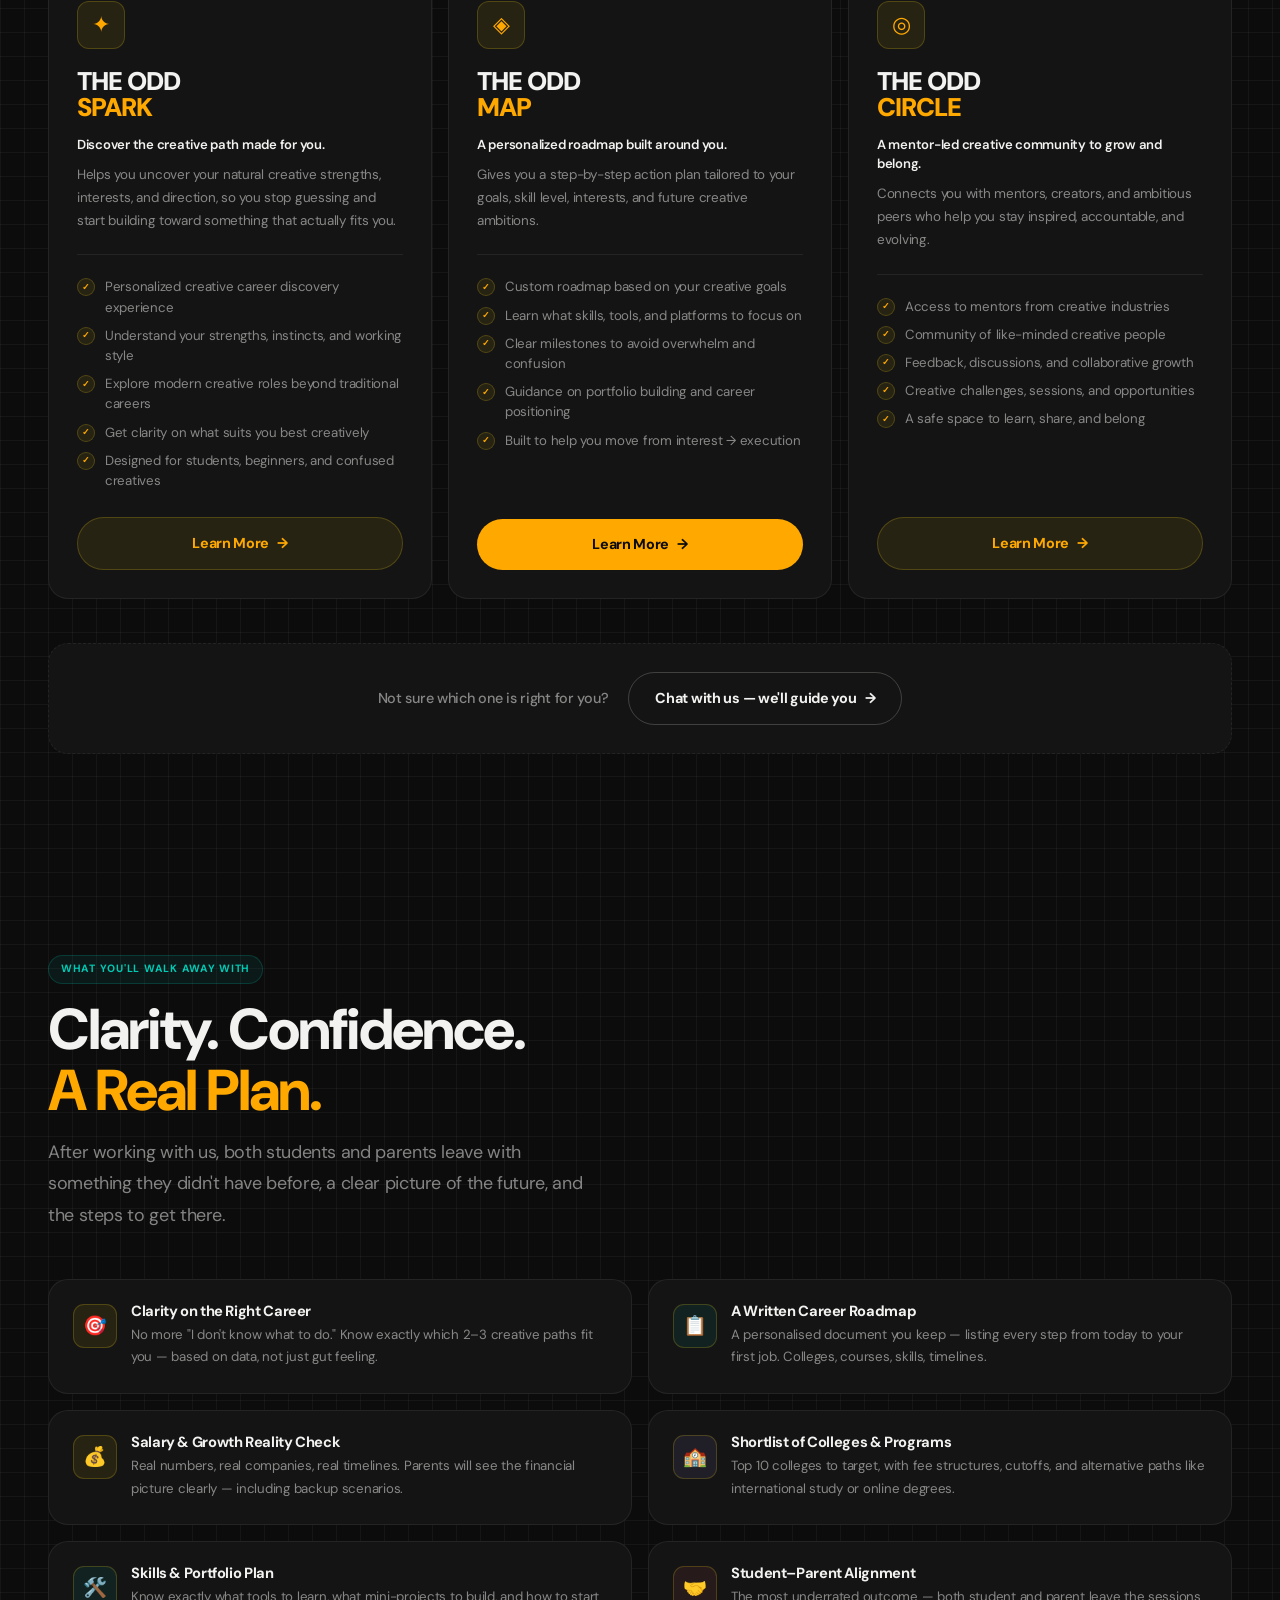
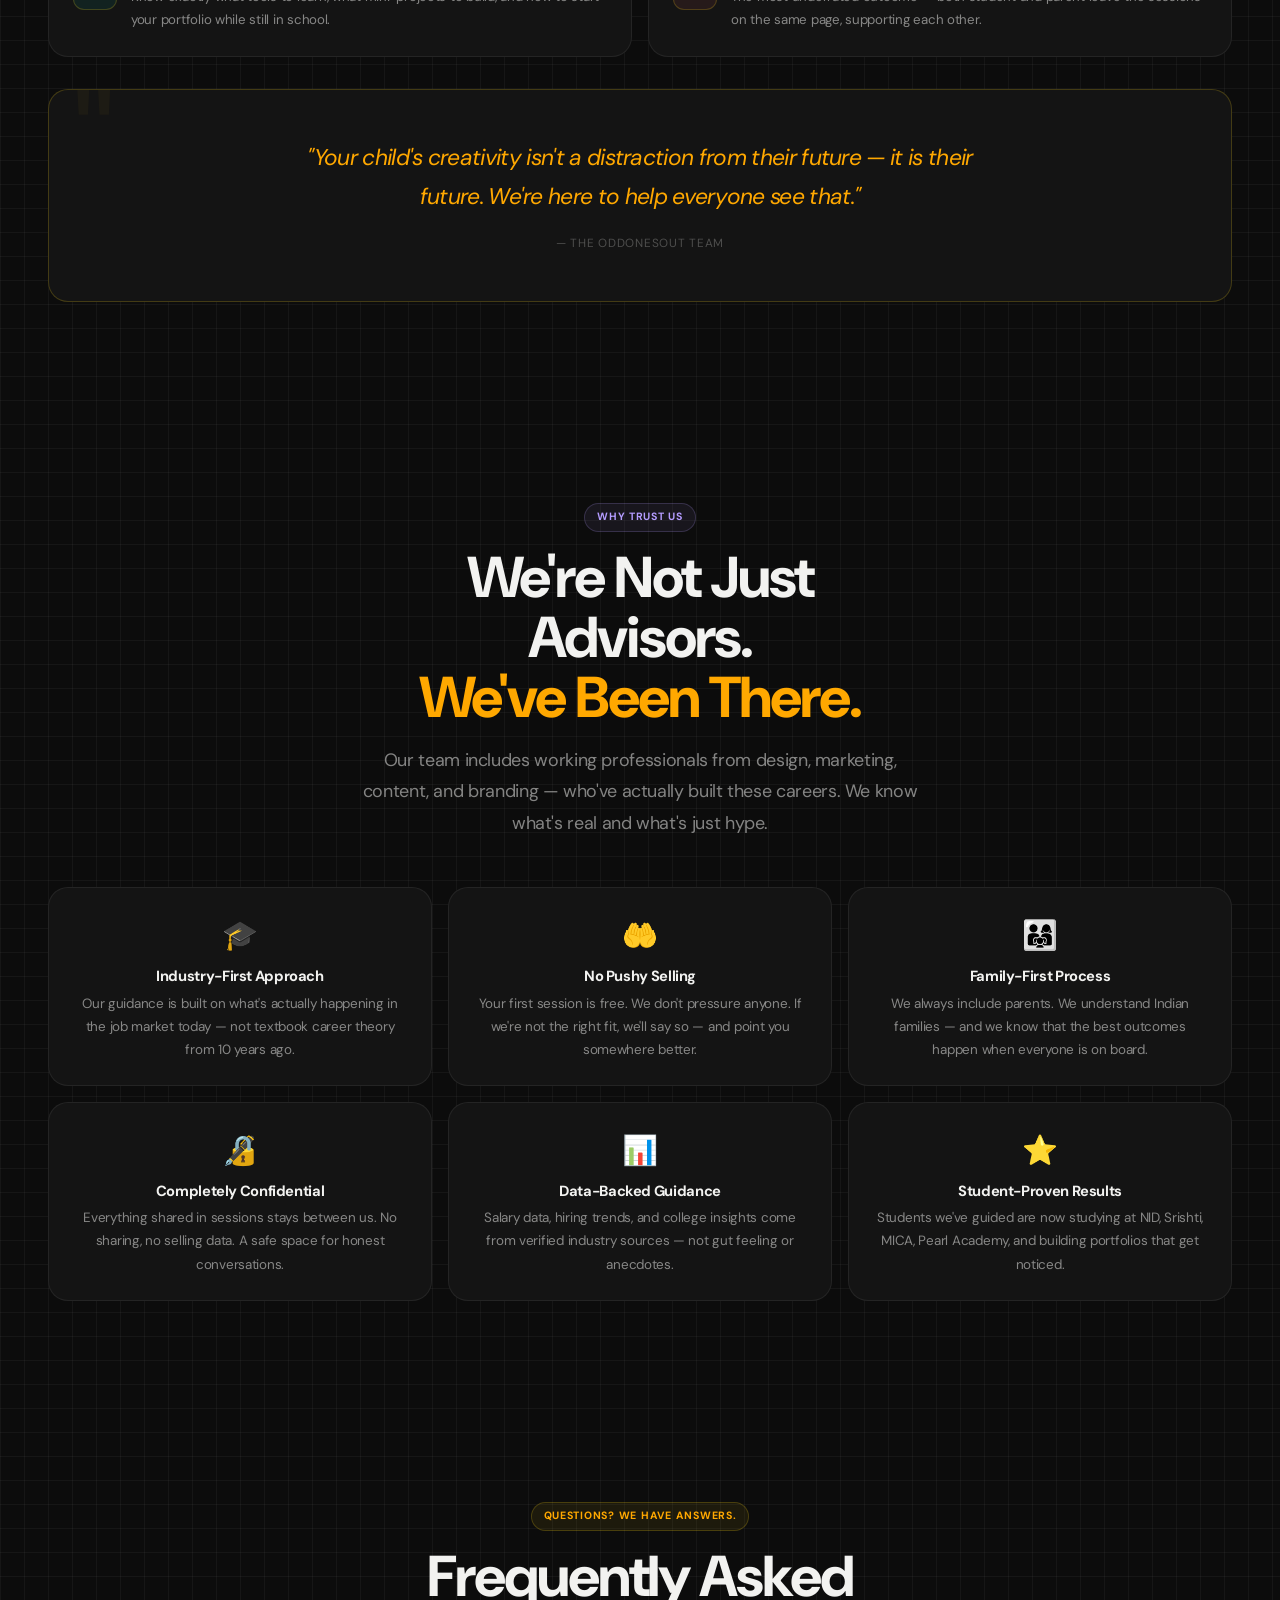
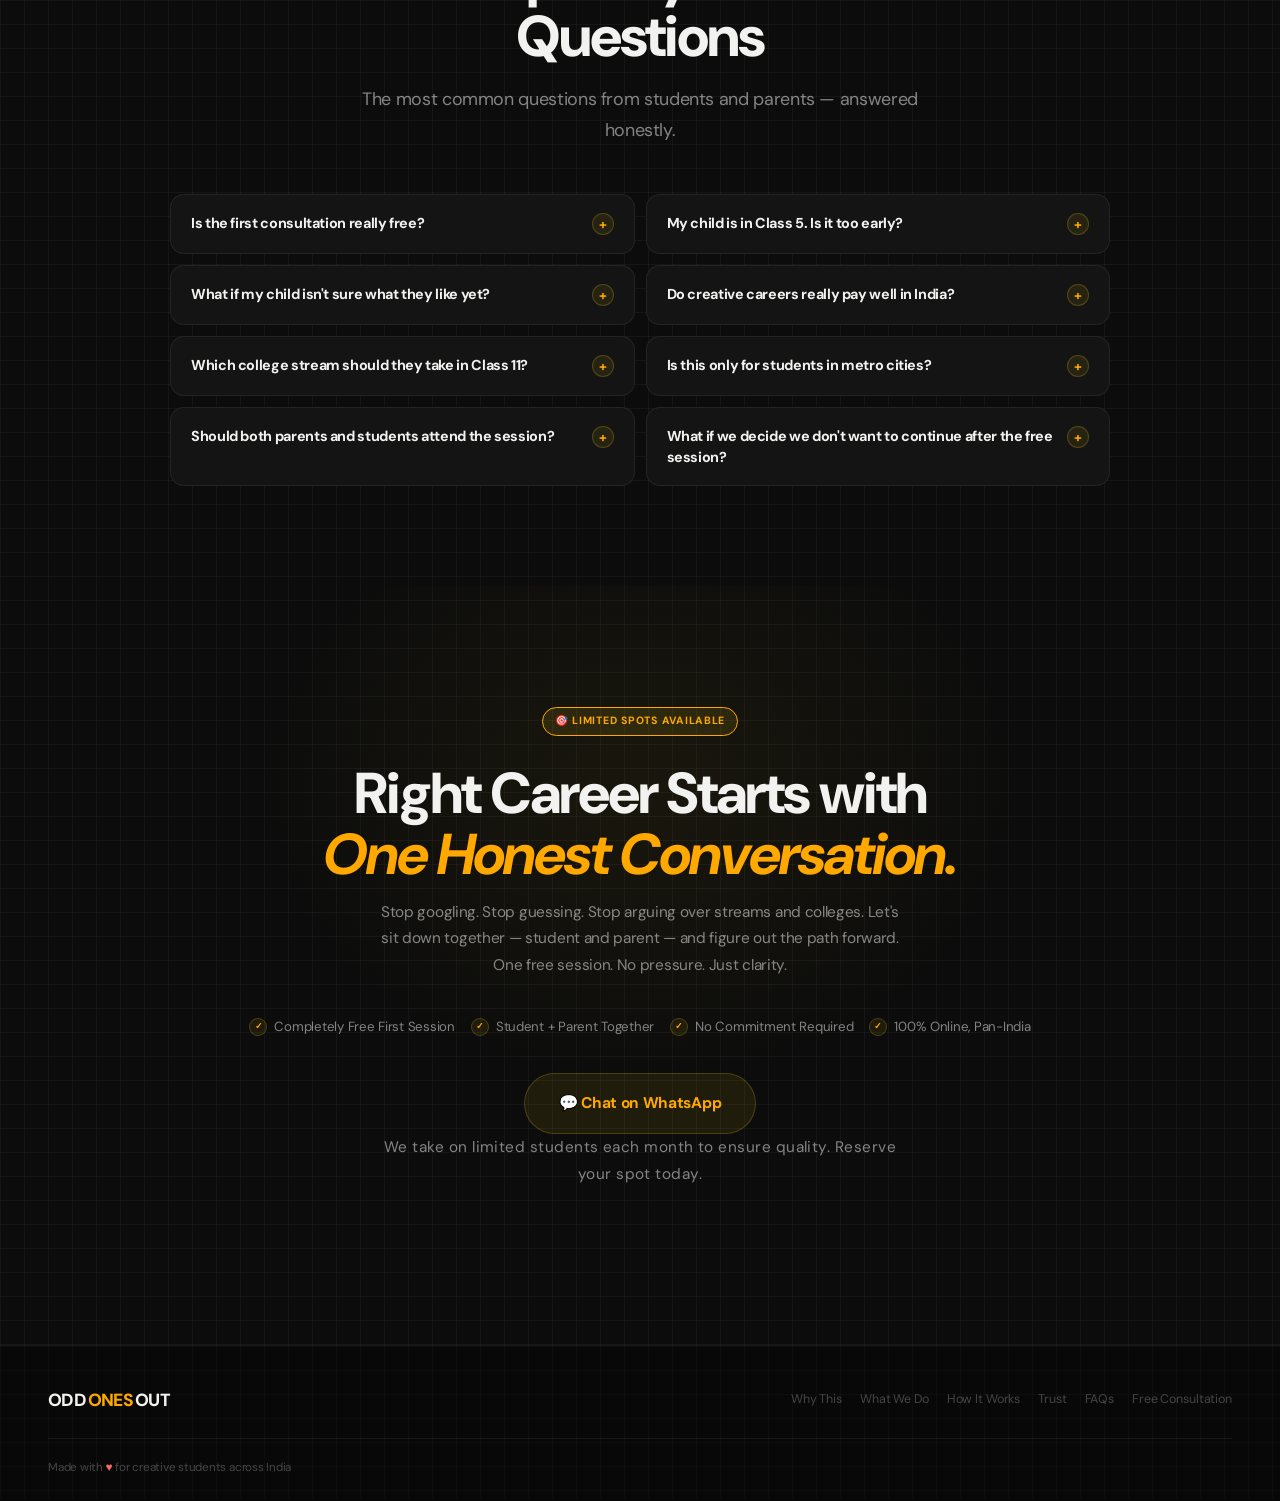
==== commit 9af7f2cb: "removed reviews" ====
--- a/index.html
+++ b/index.html
@@ -649,7 +649,7 @@
     </div>
 
     <!-- Testimonials -->
-    <div class="trust-testimonials">
+    <!-- <div class="trust-testimonials">
       <div class="testimonial fade-up">
         <div class="testimonial-stars">★★★★★</div>
         <div class="testimonial-text">"I came in completely confused between medicine and art. After two sessions, I knew I wanted UI/UX. My parents were skeptical at first, but the salary data shown to them actually convinced them. Now I'm preparing for NID entrance."</div>
@@ -683,7 +683,7 @@
           </div>
         </div>
       </div>
-    </div>
+    </div> -->
 
     <!-- Logo trust strip
     <div class="trust-logos fade-up">
